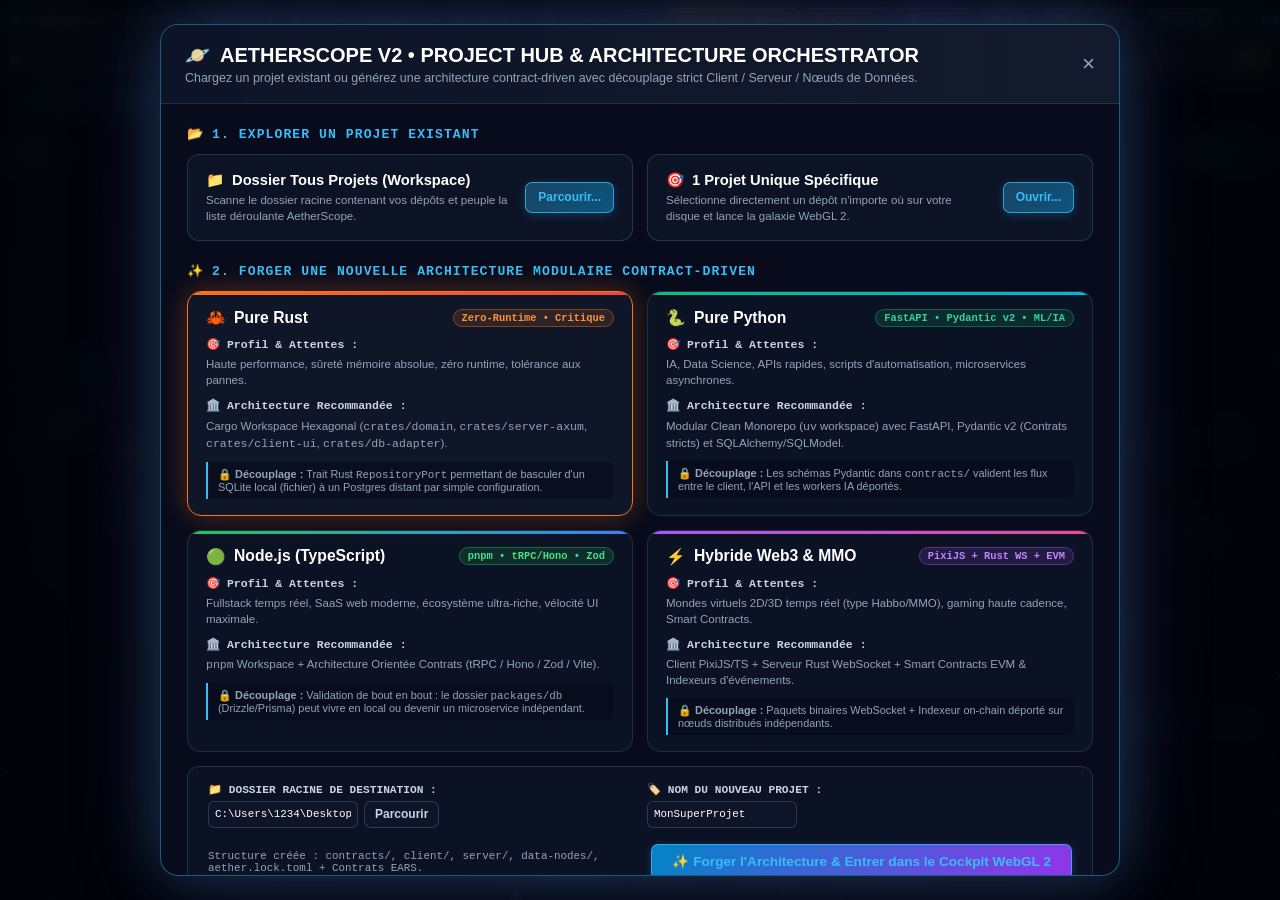
==== crates/desktop-shell/assets/index.html @ c28593e4 "feat: initial commit - AetherScope V2 Spatial Cockpit, Zero-Day SAST & MCP Server" ====
<!DOCTYPE html>
<html lang="fr">
<head>
  <meta charset="utf-8" />
  <meta name="viewport" content="width=device-width, initial-scale=1.0" />
  <title>🪐 AetherScope V2 — Architectural Intelligence & Live WebGL 2 Cockpit</title>
  <link rel="icon" href="data:image/svg+xml,<svg xmlns=%22http://www.w3.org/2000/svg%22 viewBox=%220 0 100 100%22><text y=%22.9em%22 font-size=%2290%22>🪐</text></svg>" />
  <link rel="stylesheet" href="styles.css" />
</head>
<body>
<canvas id="aether-canvas"></canvas>

  <!-- Cosmic Hover Node Tooltip Popup -->
  <div id="node-tooltip">
    <div class="tt-header">
      <div style="display:flex; align-items:center; gap:6px;">
        <span class="tt-stereo" id="tt-stereo">«Function»</span>
        <span class="tt-layer" id="tt-layer">Domain</span>
      </div>
      <span id="tt-loc-badge" class="tt-loc-badge" style="display:none;">12 LOC</span>
    </div>
    <div class="tt-name" id="tt-name">NomFonction</div>
    <div class="tt-path" id="tt-path">chemin/fichier.rs</div>
    
    <!-- Signature Déclaration Normée (PHP / TS / Rust) -->
    <div id="tt-sig-box" class="tt-sig-box" style="display:none;">
      <code class="tt-sig-code" id="tt-sig-code"></code>
    </div>
    <!-- Résumé PHPDoc / Contrat Fonction -->
    <div id="tt-doc-box" class="tt-doc-box" style="display:none;">
      <div class="tt-doc-text" id="tt-doc-text"></div>
    </div>

    <div class="tt-details" id="tt-details">
      <span id="tt-type">Symbole AST</span>
      <span id="tt-extra">0 flux</span>
    </div>
  </div>


  
  <!-- ========================================================
       PROJECT HUB & MULTI-ARCHITECTURE ORCHESTRATOR MODAL
       ======================================================== -->
  <div id="project-hub-modal" class="modal-overlay">
    <div class="hub-modal-card">
      <div class="hub-header">
        <div class="hub-title-box">
          <div class="hub-title-row">
            <span>🪐</span>
            <span>AETHERSCOPE V2 • PROJECT HUB & ARCHITECTURE ORCHESTRATOR</span>
          </div>
          <div class="hub-sub">Chargez un projet existant ou générez une architecture contract-driven avec découplage strict Client / Serveur / Nœuds de Données.</div>
        </div>
        <button class="modal-close" id="btn-close-hub-modal">&times;</button>
      </div>

      <div class="hub-body">
        <!-- Section 1 : Ouvrir un Projet Existant -->
        <div>
          <div class="hub-section-title"><span>📂</span> 1. Explorer un Projet Existant</div>
          <div class="hub-open-grid">
            <div class="hub-action-card" id="btn-hub-action-workspace">
              <div class="hub-action-info">
                <div class="hub-action-title"><span>📁</span> Dossier Tous Projets (Workspace)</div>
                <div class="hub-action-desc">Scanne le dossier racine contenant vos dépôts et peuple la liste déroulante AetherScope.</div>
              </div>
              <button class="aether-btn primary" style="font-size:0.75rem; white-space:nowrap; padding:6px 12px;">Parcourir...</button>
            </div>

            <div class="hub-action-card" id="btn-hub-action-project">
              <div class="hub-action-info">
                <div class="hub-action-title"><span>🎯</span> 1 Projet Unique Spécifique</div>
                <div class="hub-action-desc">Sélectionne directement un dépôt n'importe où sur votre disque et lance la galaxie WebGL 2.</div>
              </div>
              <button class="aether-btn primary" style="font-size:0.75rem; white-space:nowrap; padding:6px 12px;">Ouvrir...</button>
            </div>
          </div>
        </div>

        <!-- Section 2 : Créer une Nouvelle Architecture Multi-Niveaux -->
        <div>
          <div class="hub-section-title"><span>✨</span> 2. Forger une Nouvelle Architecture Modulaire Contract-Driven</div>
          <div class="arch-grid" id="arch-selector-grid">
            <!-- Carte Rust -->
            <div class="arch-card theme-rust selected" data-stack="rust">
              <div class="arch-header">
                <div class="arch-title-group"><span>🦀</span> Pure Rust</div>
                <span class="arch-badge">Zero-Runtime • Critique</span>
              </div>
              <div class="arch-detail-row">
                <span class="arch-detail-label">🎯 Profil & Attentes :</span>
                <span class="arch-detail-text">Haute performance, sûreté mémoire absolue, zéro runtime, tolérance aux pannes.</span>
              </div>
              <div class="arch-detail-row">
                <span class="arch-detail-label">🏛️ Architecture Recommandée :</span>
                <span class="arch-detail-text">Cargo Workspace Hexagonal (<code>crates/domain</code>, <code>crates/server-axum</code>, <code>crates/client-ui</code>, <code>crates/db-adapter</code>).</span>
              </div>
              <div class="arch-decoupling">
                <strong>🔒 Découplage :</strong> Trait Rust <code>RepositoryPort</code> permettant de basculer d'un SQLite local (fichier) à un Postgres distant par simple configuration.
              </div>
            </div>

            <!-- Carte Python -->
            <div class="arch-card theme-python" data-stack="python">
              <div class="arch-header">
                <div class="arch-title-group"><span>🐍</span> Pure Python</div>
                <span class="arch-badge">FastAPI • Pydantic v2 • ML/IA</span>
              </div>
              <div class="arch-detail-row">
                <span class="arch-detail-label">🎯 Profil & Attentes :</span>
                <span class="arch-detail-text">IA, Data Science, APIs rapides, scripts d'automatisation, microservices asynchrones.</span>
              </div>
              <div class="arch-detail-row">
                <span class="arch-detail-label">🏛️ Architecture Recommandée :</span>
                <span class="arch-detail-text">Modular Clean Monorepo (<code>uv</code> workspace) avec FastAPI, Pydantic v2 (Contrats stricts) et SQLAlchemy/SQLModel.</span>
              </div>
              <div class="arch-decoupling">
                <strong>🔒 Découplage :</strong> Les schémas Pydantic dans <code>contracts/</code> valident les flux entre le client, l'API et les workers IA déportés.
              </div>
            </div>

            <!-- Carte Node.js TS -->
            <div class="arch-card theme-node" data-stack="ts">
              <div class="arch-header">
                <div class="arch-title-group"><span>🟢</span> Node.js (TypeScript)</div>
                <span class="arch-badge">pnpm • tRPC/Hono • Zod</span>
              </div>
              <div class="arch-detail-row">
                <span class="arch-detail-label">🎯 Profil & Attentes :</span>
                <span class="arch-detail-text">Fullstack temps réel, SaaS web moderne, écosystème ultra-riche, vélocité UI maximale.</span>
              </div>
              <div class="arch-detail-row">
                <span class="arch-detail-label">🏛️ Architecture Recommandée :</span>
                <span class="arch-detail-text"><code>pnpm</code> Workspace + Architecture Orientée Contrats (tRPC / Hono / Zod / Vite).</span>
              </div>
              <div class="arch-decoupling">
                <strong>🔒 Découplage :</strong> Validation de bout en bout : le dossier <code>packages/db</code> (Drizzle/Prisma) peut vivre en local ou devenir un microservice indépendant.
              </div>
            </div>

            <!-- Carte Hybride Web3 / MMO -->
            <div class="arch-card theme-hybrid" data-stack="hybrid">
              <div class="arch-header">
                <div class="arch-title-group"><span>⚡</span> Hybride Web3 & MMO</div>
                <span class="arch-badge">PixiJS + Rust WS + EVM</span>
              </div>
              <div class="arch-detail-row">
                <span class="arch-detail-label">🎯 Profil & Attentes :</span>
                <span class="arch-detail-text">Mondes virtuels 2D/3D temps réel (type Habbo/MMO), gaming haute cadence, Smart Contracts.</span>
              </div>
              <div class="arch-detail-row">
                <span class="arch-detail-label">🏛️ Architecture Recommandée :</span>
                <span class="arch-detail-text">Client PixiJS/TS + Serveur Rust WebSocket + Smart Contracts EVM & Indexeurs d'événements.</span>
              </div>
              <div class="arch-decoupling">
                <strong>🔒 Découplage :</strong> Paquets binaires WebSocket + Indexeur on-chain déporté sur nœuds distribués indépendants.
              </div>
            </div>
          </div>

          <!-- Formulaire de Génération -->
          <div class="scaffold-form-card" style="margin-top:14px;">
            <div class="scaffold-form-row">
              <div class="scaffold-field">
                <label>📁 DOSSIER RACINE DE DESTINATION :</label>
                <div class="input-with-button">
                  <input type="text" id="hub-project-dir" class="cosmo-input" style="flex:1;" placeholder="Ex: C:\Users\1234\Desktop\Projets" />
                  <button class="aether-btn" id="btn-hub-browse-dir" style="font-size:0.75rem; padding:4px 10px;">Parcourir</button>
                </div>
              </div>
              <div class="scaffold-field">
                <label>🏷️ NOM DU NOUVEAU PROJET :</label>
                <input type="text" id="hub-project-name" class="cosmo-input" placeholder="Ex: cryptoRaptor, NeoHotel, FastApiApp" value="MonSuperProjet" />
              </div>
            </div>

            <div style="display:flex; justify-content:space-between; align-items:center; margin-top:4px;">
              <div style="font-size:0.68rem; color:#94a3b8; font-family:var(--font-mono);">
                Structure créée : <code>contracts/</code>, <code>client/</code>, <code>server/</code>, <code>data-nodes/</code>, <code>aether.lock.toml</code> + Contrats EARS.
              </div>
              <button class="aether-btn primary" id="btn-hub-create-scaffold" style="padding:8px 20px; font-weight:800; font-size:0.85rem; background:linear-gradient(135deg, #0284c7, #9333ea);">
                ✨ Forger l'Architecture & Entrer dans le Cockpit WebGL 2
              </button>
            </div>
          </div>
        </div>
      </div>
    </div>
  </div>

  <!-- ========================================================
       COCKPIT SETTINGS & PREFERENCES MODAL
       ======================================================== -->
  <div id="settings-modal" class="modal-overlay">
    <div class="hub-modal-card" style="width: 680px;">
      <div class="hub-header">
        <div class="hub-title-box">
          <div class="hub-title-row">
            <span>⚙️</span>
            <span>PRÉFÉRENCES & PERFORMANCE DU COCKPIT</span>
          </div>
          <div class="hub-sub">Ajustez la limite de longueur des noms, le chargement différé des READMEs et la fluidité GPU.</div>
        </div>
        <button class="modal-close" id="btn-close-settings-modal">&times;</button>
      </div>

      <div class="hub-body" style="gap: 16px;">
        <!-- Option 1 : Limite de taille pour affichage de nom -->
        <div class="settings-group-card">
          <div class="hub-section-title"><span>🔤</span> 1. Affichage & Longueur des Noms de Symboles</div>
          <div style="font-size:0.72rem; color:#94a3b8; margin-bottom:8px;">
            Définit la longueur maximale d'affichage des noms dans le graphe WebGL 2 pour un espace visuel épuré sans encombrement. Le nom complet reste visible au survol dans l'infobulle et l'inspecteur.
          </div>
          <div style="display:flex; align-items:center; gap:16px;">
            <input type="range" id="setting-label-len" min="10" max="40" step="2" value="18" style="flex:1; accent-color:#38bdf8; cursor:pointer;" />
            <span id="setting-label-len-val" style="font-family:var(--font-mono); font-size:0.82rem; font-weight:800; color:#38bdf8; min-width:65px;">18 car.</span>
          </div>
          <div style="font-size:0.66rem; font-family:var(--font-mono); color:#64748b; margin-top:4px; display:flex; justify-content:space-between;">
            <span>Court (10)</span>
            <span>Équilibré (18-22)</span>
            <span>Long (40)</span>
          </div>
          <div class="settings-preview-box" id="setting-label-preview">
            Aperçu : <code>ReservationBookingController</code> ➔ <strong id="setting-preview-result" style="color:#38bdf8;">ReservationBoo..</strong>
          </div>
        </div>

        <!-- Option 2 : Masquage Noms dans Bulles Denses (> 20 fichiers) -->
        <div class="settings-group-card">
          <div class="hub-section-title"><span>🫧</span> 2. Masquage Noms dans Bulles Denses (> 20 fichiers)</div>
          <div style="display:flex; justify-content:space-between; align-items:center;">
            <div>
              <div style="font-size:0.78rem; font-weight:700; color:#fff;">Épurer les bulles > 20 fichiers (Boost FPS Massif)</div>
              <div style="font-size:0.70rem; color:#94a3b8;">Dans les dossiers contenant plus de 20 fichiers, n'affiche pas le texte par défaut pour préserver 60-120 FPS. Le nom réapparaît au survol ou au clic.</div>
            </div>
            <label class="aether-toggle">
              <input type="checkbox" id="setting-hide-bubble-labels" checked />
              <span class="toggle-slider"></span>
            </label>
          </div>
          <div style="display:flex; align-items:center; gap:12px; margin-top:8px;">
            <span style="font-size:0.70rem; color:#cbd5e1;">Seuil limite de fichiers par bulle :</span>
            <input type="number" id="setting-bubble-threshold" min="5" max="100" step="5" value="20" class="cosmo-input" style="width:70px; padding:2px 8px; font-family:var(--font-mono); font-size:0.75rem;" />
            <span style="font-size:0.68rem; color:#64748b;">(Par défaut : 20 fichiers)</span>
          </div>
        </div>

        <!-- Option 3 : Boost Chargement & Lazy-Loading README -->
        <div class="settings-group-card">
          <div class="hub-section-title"><span>⚡</span> 3. Boost Chargement & Mémoire (Lazy-Loading)</div>
          <div style="display:flex; justify-content:space-between; align-items:center;">
            <div>
              <div style="font-size:0.78rem; font-weight:700; color:#fff;">Charger les READMEs au clic</div>
              <div style="font-size:0.70rem; color:#94a3b8;">Ne charge pas les gros fichiers Markdown en mémoire au démarrage : scan instantané et chargement au clic.</div>
            </div>
            <label class="aether-toggle">
              <input type="checkbox" id="setting-lazy-readmes" checked />
              <span class="toggle-slider"></span>
            </label>
          </div>
        </div>

        <!-- Option 4 : Rendu GPU & Fréquence -->
        <div class="settings-group-card">
          <div class="hub-section-title"><span>🚀</span> 4. Fréquence GPU & Fluidité</div>
          <div style="display:flex; justify-content:space-between; align-items:center;">
            <div>
              <div style="font-size:0.78rem; font-weight:700; color:#fff;">Rafraîchissement WebGL 2</div>
              <div style="font-size:0.70rem; color:#94a3b8;">Fréquence d'actualisation de la boucle d'animation du graphe.</div>
            </div>
            <select id="setting-fps-limit" class="cosmo-select" style="min-width:115px;">
              <option value="60">60 FPS (Éco)</option>
              <option value="120" selected>120 FPS (Ultra)</option>
              <option value="unlimited">Max Écran</option>
            </select>
          </div>
        </div>

        <!-- Option 5 : Effets Sonores & Spatialisation -->
        <div class="settings-group-card">
          <div class="hub-section-title"><span>🔊</span> 5. Audio Spatialisé & Retours Sonores</div>
          <div style="display:flex; justify-content:space-between; align-items:center;">
            <div>
              <div style="font-size:0.78rem; font-weight:700; color:#fff;">Synthèse Audio Interactive</div>
              <div style="font-size:0.70rem; color:#94a3b8;">Retours sonores légers lors des sélections de nœuds et des supernovas IA.</div>
            </div>
            <label class="aether-toggle">
              <input type="checkbox" id="setting-sound-enabled" checked />
              <span class="toggle-slider"></span>
            </label>
          </div>
        </div>

        <!-- Option 6 : Exclusions de Fichiers & Dossiers (Scan AST & API) -->
        <div class="settings-group-card">
          <div class="hub-section-title"><span>🚫</span> 6. Exclusions de Fichiers & Dossiers (Scan AST & API)</div>
          <div style="font-size:0.72rem; color:#94a3b8; margin-bottom:8px;">
            Excluez des dossiers ou motifs du scan AST (ex: tests, mocks, bundles). Saisissez un motif par ligne ou séparé par des virgules.
          </div>
          <div style="display:flex; flex-direction:column; gap:6px;">
            <textarea id="setting-exclusions" class="cosmo-input" style="width:100%; height:75px; font-family:var(--font-mono); font-size:0.72rem; padding:8px; line-height:1.4; resize:vertical;" placeholder="tests&#10;*.spec.*&#10;*.test.*&#10;mocks&#10;fixtures&#10;dist"></textarea>
            <div style="display:flex; gap:6px; flex-wrap:wrap; align-items:center;">
              <span style="font-size:0.68rem; color:#64748b;">Suggestions :</span>
              <button type="button" class="search-cat-pill" style="font-size:0.65rem; padding:2px 7px;" onclick="addExclusionPill('tests')">+ tests/</button>
              <button type="button" class="search-cat-pill" style="font-size:0.65rem; padding:2px 7px;" onclick="addExclusionPill('w64devkit')">+ w64devkit/</button>
              <button type="button" class="search-cat-pill" style="font-size:0.65rem; padding:2px 7px;" onclick="addExclusionPill('libs')">+ libs/</button>
              <button type="button" class="search-cat-pill" style="font-size:0.65rem; padding:2px 7px;" onclick="addExclusionPill('lang')">+ lang/</button>
              <button type="button" class="search-cat-pill" style="font-size:0.65rem; padding:2px 7px;" onclick="addExclusionPill('res')">+ res/</button>
              <button type="button" class="search-cat-pill" style="font-size:0.65rem; padding:2px 7px;" onclick="addExclusionPill('*.spec.*')">+ *.spec.*</button>
              <button type="button" class="search-cat-pill" style="font-size:0.65rem; padding:2px 7px;" onclick="addExclusionPill('*.test.*')">+ *.test.*</button>
              <button type="button" class="search-cat-pill" style="font-size:0.65rem; padding:2px 7px;" onclick="addExclusionPill('mocks')">+ mocks/</button>
              <button type="button" class="search-cat-pill" style="font-size:0.65rem; padding:2px 7px;" onclick="addExclusionPill('dist')">+ dist/</button>
            </div>
          </div>
        </div>

        <!-- Option 7 : Préférences Copilote IA & Télémétrie Radar -->
        <div class="settings-group-card" style="border-color: rgba(192, 132, 252, 0.4); background: rgba(192, 132, 252, 0.04);">
          <div class="hub-section-title" style="color: #c084fc;"><span>🤖</span> 7. Préférences Copilote IA & Télémétrie Radar</div>
          <div style="font-size:0.72rem; color:#94a3b8; margin-bottom:8px;">
            Configurez les interactions avec Antigravity, Claude ou Cursor : suivi de caméra en temps réel et tracé stellaire sur le graphe.
          </div>
          
          <div style="display:flex; flex-direction:column; gap:10px;">
            <!-- Auto-Cam -->
            <div style="display:flex; justify-content:space-between; align-items:center;">
              <div>
                <div style="font-size:0.76rem; font-weight:700; color:#fff;">Auto-Caméra IA (Focus Temps Réel)</div>
                <div style="font-size:0.68rem; color:#94a3b8;">La caméra s'aligne automatiquement sur la bulle stellaire lorsque l'IA explore ou refactorise du code.</div>
              </div>
              <label class="aether-toggle">
                <input type="checkbox" id="setting-ai-autocam" checked />
                <span class="toggle-slider"></span>
              </label>
            </div>

            <!-- Tracé stellaire / Quantum Trail -->
            <div style="display:flex; justify-content:space-between; align-items:center;">
              <div>
                <div style="font-size:0.76rem; font-weight:700; color:#fff;">Tracé Stellaire & Chemin d'Ariane IA</div>
                <div style="font-size:0.68rem; color:#94a3b8;">Trace en direct les lignes violettes lumineuses reliant l'historique des bulles visitées par le Copilote.</div>
              </div>
              <label class="aether-toggle">
                <input type="checkbox" id="setting-ai-trail" checked />
                <span class="toggle-slider"></span>
              </label>
            </div>

            <!-- Port MCP / REST -->
            <div style="display:flex; justify-content:space-between; align-items:center; padding-top:4px; border-top:1px solid rgba(192,132,252,0.15);">
              <div>
                <div style="font-size:0.76rem; font-weight:700; color:#fff;">Port Serveur Local AetherScope (MCP & REST)</div>
                <div style="font-size:0.68rem; color:#94a3b8;">Port TCP d'écoute du serveur Axum local (par défaut : 3030).</div>
              </div>
              <input type="number" id="setting-ai-port" class="cosmo-input" style="width:80px; padding:3px 8px; font-family:var(--font-mono); font-size:0.75rem; text-align:center;" value="3030" min="1024" max="65535" />
            </div>

            <!-- Directives personnalisées Copilote -->
            <div style="display:flex; flex-direction:column; gap:4px; margin-top:2px;">
              <div style="display:flex; justify-content:space-between; align-items:center;">
                <label style="font-size:0.68rem; font-weight:700; color:#c084fc; font-family:var(--font-mono);">INSTRUCTIONS SPÉCIFIQUES COPILOTE (Optionnel) :</label>
                <div style="display:flex; gap:6px;">
                  <button type="button" class="aether-btn ai" id="btn-settings-open-mcp" style="padding:2px 8px; font-size:0.62rem;">🔌 Configurer MCP</button>
                  <button type="button" class="aether-btn ai" id="btn-settings-open-sysprompt" style="padding:2px 8px; font-size:0.62rem;">📜 Directives Système</button>
                </div>
              </div>
              <textarea id="setting-ai-custom-prompt" class="cosmo-input" style="width:100%; height:60px; font-family:var(--font-mono); font-size:0.70rem; padding:8px; line-height:1.4; resize:vertical;" placeholder="Ex: Invariants EARS stricts, architecture sans I/O dans domain/, pas de dépendances circulaires..."></textarea>
            </div>
          </div>
        </div>

        <!-- Option 8 : Catalogue & Règles de Sécurité CVE / SAST -->
        <div class="settings-group-card" style="border-color: rgba(239, 68, 68, 0.4); background: rgba(239, 68, 68, 0.04);">
          <div style="display:flex; justify-content:space-between; align-items:center; margin-bottom:6px;">
            <div class="hub-section-title" style="color:#ef4444; margin-bottom:0;">
              <span>🛡️</span> 8. Règles de Sécurité & Détecteurs CVE / SAST
              <span id="cve-rules-counter" class="cve-badge critical" style="margin-left:8px; font-size:0.65rem; padding:2px 6px;">20 règles</span>
            </div>
            <div style="display:flex; gap:6px;">
              <button type="button" class="search-cat-pill" style="font-size:0.65rem; padding:2px 8px; color:#38bdf8; border-color:rgba(56,189,248,0.4);" onclick="toggleAllCveRules(true)">Tout Activer</button>
              <button type="button" class="search-cat-pill" style="font-size:0.65rem; padding:2px 8px; color:#f87171; border-color:rgba(239,68,68,0.4);" onclick="toggleAllCveRules(false)">Tout Couper</button>
            </div>
          </div>
          <div style="font-size:0.72rem; color:#94a3b8; margin-bottom:10px;">
            Activez ou désactivez les moteurs d'analyse AST statique pour les smart contracts Web3, MMO Rust, canaux concurrents, et injections SAST.
          </div>
          <div style="display:flex; gap:8px; margin-bottom:8px;">
            <input type="text" id="setting-cve-search" class="cosmo-input" style="flex:1; padding:4px 10px; font-size:0.72rem;" placeholder="Filtrer les CVE (ex: Web3, Mutex, Nonce, SQL, Rust)..." oninput="filterCveRulesList(this.value)" />
          </div>
          <div id="settings-cve-rules-container" class="settings-cve-checklist" style="max-height:260px; overflow-y:auto; display:flex; flex-direction:column; gap:6px; padding-right:4px;">
            <!-- Dynamically populated by ui_ai_modals.js -->
            <div style="font-size:0.75rem; color:#64748b; text-align:center; padding:12px;">Chargement du catalogue CVE...</div>
          </div>
        </div>
      </div>

      <div class="hub-footer">
        <button class="aether-btn" id="btn-reset-default-settings" style="font-size:0.70rem;">↺ Réinitialiser</button>
        <div style="display:flex; gap:10px; align-items:center;">
          <button class="aether-btn" id="btn-cancel-settings" style="font-size:0.75rem;">Annuler</button>
          <button class="aether-btn primary" id="btn-save-settings" style="padding:7px 22px; font-weight:800; background:linear-gradient(135deg, #38bdf8, #818cf8); color:#02040a;">💾 Enregistrer & Fermer</button>
        </div>
      </div>
    </div>
  </div>

  <header id="topbar">
    <div class="topbar-left">
      <div class="brand-title">
        <span class="brand-glyph">✦</span>
        <strong>AetherScope</strong>
        <span class="project-pill" id="topbar-project-pill">Codebase</span>
      </div>

      <!-- Barre de Menus Déroulants Desktop -->
      <nav class="desktop-menu-bar">
        <!-- 1. Menu Projet -->
        <div class="aether-dropdown" id="dropdown-menu-project">
          <button class="menu-bar-btn" id="btn-menu-project-trigger" title="Projets, Workspaces & Architectures">📁 Projet ▾</button>
          <div class="aether-dropdown-menu">
            <button class="aether-dropdown-item primary-highlight" id="btn-menu-scaffold-project">
              <span>✨ <strong>Nouveau Dossier / Projet...</strong></span>
              <span class="kbd-shortcut">Hub</span>
            </button>
            <button class="aether-dropdown-item" id="btn-open-hub">
              <span>🪐 <strong>Hub Multi-Architectures</strong></span>
            </button>
            <div class="aether-dropdown-divider"></div>
            <button class="aether-dropdown-item" id="btn-menu-pick-workspace">
              <span>📂 Choisir Dossier Workspace...</span>
            </button>
            <button class="aether-dropdown-item" id="btn-menu-pick-project">
              <span>🎯 Ouvrir 1 Projet Spécifique...</span>
            </button>
            <div class="aether-dropdown-divider"></div>
            <button class="aether-dropdown-item" id="btn-menu-analyze">
              <span>🚀 Analyser le Code (Rust)</span>
              <span class="kbd-shortcut">F5</span>
            </button>
            <button class="aether-dropdown-item" id="btn-menu-export">
              <span>💾 Exporter Vue HTML Autonome</span>
            </button>
          </div>
        </div>

        <!-- 2. Menu Affichage & Paramètres Visuels -->
        <div class="aether-dropdown" id="dropdown-menu-view">
          <button class="menu-bar-btn" id="btn-menu-view-trigger" title="Niveaux de détail, Affiliation & Paramètres d'Affichage">🔭 Affichage ▾</button>
          <div class="aether-dropdown-menu">
            <div class="menu-section-header">NIVEAUX DE DÉTAIL (LOD)</div>
            <button class="aether-dropdown-item" id="btn-menu-lod-1">
              <span>🔭 Vue Macro (Amas Stellaires)</span>
              <span class="kbd-shortcut">1</span>
            </button>
            <button class="aether-dropdown-item" id="btn-menu-lod-2">
              <span>🪐 Vue Modules (Frontières)</span>
              <span class="kbd-shortcut">2</span>
            </button>
            <button class="aether-dropdown-item" id="btn-menu-lod-3">
              <span>🔬 Vue Micro (Fonctions & Flux)</span>
              <span class="kbd-shortcut">3</span>
            </button>

            <div class="aether-dropdown-divider"></div>
            <div class="menu-section-header" style="display:flex; justify-content:space-between; align-items:center;">
              <span>5 FILTRES D'AFFILIATION</span>
              <div class="menu-mini-actions">
                <span class="mini-action-btn" onclick="setAllAffiliationFilters(true); event.stopPropagation();" title="Tout Activer">Tout ON</span>
                <span class="mini-action-btn danger" onclick="setAllAffiliationFilters(false); event.stopPropagation();" title="Tout Désactiver">Tout OFF</span>
              </div>
            </div>
            <button class="aether-dropdown-item aff-menu-item active" data-aff-bit="1" onclick="toggleAffiliationFilter(1, this); event.stopPropagation();">
              <span class="aff-dot" style="background:#38bdf8;"></span>
              <span>1. Structure (contains)</span>
              <span class="aff-status-badge">ON</span>
            </button>
            <button class="aether-dropdown-item aff-menu-item active" data-aff-bit="2" onclick="toggleAffiliationFilter(2, this); event.stopPropagation();">
              <span class="aff-dot" style="background:#f97316;"></span>
              <span>2. Réseau & RPC (submits)</span>
              <span class="aff-status-badge">ON</span>
            </button>
            <button class="aether-dropdown-item aff-menu-item active" data-aff-bit="4" onclick="toggleAffiliationFilter(4, this); event.stopPropagation();">
              <span class="aff-dot" style="background:#06b6d4; box-shadow:0 0 6px #06b6d4;"></span>
              <span>4. Realtime WS (Cyan)</span>
              <span class="aff-status-badge">ON</span>
            </button>
            <button class="aether-dropdown-item aff-menu-item active" data-aff-bit="8" onclick="toggleAffiliationFilter(8, this); event.stopPropagation();">
              <span class="aff-dot" style="background:#a855f7;"></span>
              <span>8. Sémantique & Calls</span>
              <span class="aff-status-badge">ON</span>
            </button>
            <button class="aether-dropdown-item aff-menu-item active" data-aff-bit="16" onclick="toggleAffiliationFilter(16, this); event.stopPropagation();">
              <span class="aff-dot" style="background:#ef4444; box-shadow:0 0 6px #ef4444;"></span>
              <span>16. 🚨 Violations SAST (Rouge)</span>
              <span class="aff-status-badge">ON</span>
            </button>

            <div class="aether-dropdown-divider"></div>
            <div class="menu-section-header">PARAMÈTRES D'AFFICHAGE & RENDU</div>
            <button class="aether-dropdown-item" id="btn-menu-toggle-showFolderBadges" onclick="toggleDisplaySetting('showFolderBadges', 'Noms des Dossiers Auto'); event.stopPropagation();">
              <span>🏷️ Noms des Dossiers (Auto)</span>
              <span class="menu-toggle-badge" style="color:#64748b; font-weight:700;">OFF</span>
            </button>
            <button class="aether-dropdown-item" id="btn-menu-toggle-showFolderMembranes" onclick="toggleDisplaySetting('showFolderMembranes', 'Membranes de Dossiers'); event.stopPropagation();">
              <span>🫧 Membranes Cellulaires</span>
              <span class="menu-toggle-badge" style="color:#38bdf8; font-weight:700;">ON</span>
            </button>
            <button class="aether-dropdown-item" id="btn-menu-toggle-showGrid" onclick="toggleDisplaySetting('showGrid', 'Grille Cybernétique 3D'); event.stopPropagation();">
              <span>🌐 Grille Cybernétique 3D</span>
              <span class="menu-toggle-badge" style="color:#38bdf8; font-weight:700;">ON</span>
            </button>
            <button class="aether-dropdown-item" id="btn-menu-toggle-showStarfield" onclick="toggleDisplaySetting('showStarfield', 'Poussières Stellaires'); event.stopPropagation();">
              <span>🌠 Poussières & Micro-bulles</span>
              <span class="menu-toggle-badge" style="color:#64748b; font-weight:700;">OFF</span>
            </button>
            <button class="aether-dropdown-item" id="btn-menu-toggle-showShadows" onclick="toggleDisplaySetting('showShadows', 'Ombres Portées Plateau'); event.stopPropagation();">
              <span>🌑 Ombres Portées Plateau</span>
              <span class="menu-toggle-badge" style="color:#38bdf8; font-weight:700;">ON</span>
            </button>
            <button class="aether-dropdown-item" id="btn-audio">
              <span>🔊 Audio Spatialisé</span>
              <span class="menu-toggle-badge" id="menu-audio-status" style="color:#38bdf8; font-weight:700;">ON</span>
            </button>
            <button class="aether-dropdown-item" id="btn-gravity">
              <span>🌌 Gravité Stellaire</span>
              <span class="kbd-shortcut">G</span>
            </button>
            <button class="aether-dropdown-item" id="btn-menu-toggle-synthesis" onclick="toggleSynthesisMenu(); event.stopPropagation();">
              <span>🪐 Panneau Synthèse & Flux (☰)</span>
              <span class="kbd-shortcut">B</span>
            </button>
            <div class="aether-dropdown-divider"></div>
            <button class="aether-dropdown-item" id="btn-menu-fit">
              <span>🎯 Recadrer la Caméra</span>
              <span class="kbd-shortcut">F</span>
            </button>
            <button class="aether-dropdown-item" id="btn-snapshot">
              <span>📸 Snapshot PNG</span>
              <span class="kbd-shortcut">S</span>
            </button>
          </div>
        </div>

        <!-- 3. Menu Modes Vision -->
        <div class="aether-dropdown" id="dropdown-menu-vision">
          <button class="menu-bar-btn" id="btn-menu-vision-trigger" title="Filtres visuels et santé du code">👁️ Vision ▾</button>
          <div class="aether-dropdown-menu">
            <button class="aether-dropdown-item" id="btn-menu-xray">
              <span>🔦 Tunnel X-Ray Focus</span>
              <span class="kbd-shortcut">X</span>
            </button>
            <button class="aether-dropdown-item" id="btn-menu-heatmap">
              <span>🌡️ Heatmap Santé & Complexité</span>
              <span class="kbd-shortcut">H</span>
            </button>
            <button class="aether-dropdown-item" id="btn-menu-deadcode">
              <span>💀 Scanner Code Mort & Orphelins</span>
              <span class="kbd-shortcut">D</span>
            </button>
          </div>
        </div>

        <!-- 4. Menu Copilote IA -->
        <div class="aether-dropdown" id="dropdown-menu-ai">
          <button class="menu-bar-btn ai-menu-btn" id="btn-menu-ai-trigger" title="Outils IA, Journal de bord et Télémétrie">🤖 Copilote ▾</button>
          <div class="aether-dropdown-menu">
            <button class="aether-dropdown-item" id="btn-menu-ai-chat">
              <span>💬 Journal Chat IA & Trajectoire</span>
              <span class="kbd-shortcut">C</span>
            </button>
            <button class="aether-dropdown-item" id="btn-menu-tasks">
              <span>📋 Tâches & Quêtes Copilote</span>
              <span class="kbd-shortcut">T</span>
            </button>
            <button class="aether-dropdown-item" id="btn-ai-telemetry">
              <span>🤖 Télémétrie Live Copilot HUD</span>
              <span class="kbd-shortcut">A</span>
            </button>
            <div class="aether-dropdown-divider"></div>
            <div class="menu-section-header">DIRECTIVES, SÉCURITÉ & CONTRATS IA</div>
            <button class="aether-dropdown-item primary-highlight" id="btn-menu-bounty-prompt" onclick="openBountyScopeModal()">
              <span>🎯 <strong>Prompt PoC CVE & Scope Bug Bounty</strong></span>
              <span class="kbd-shortcut">PoC</span>
            </button>
            <button class="aether-dropdown-item" id="btn-ai-newfile">
              <span>✨ Forger Nouveau Fichier IA</span>
            </button>
            <button class="aether-dropdown-item" id="btn-ai-prompt-system">
              <span>📜 Directives Système IA Dynamiques</span>
            </button>
            <button class="aether-dropdown-item" id="btn-master-prompt">
              <span>🚀 Guide & Master Prompt Projet</span>
            </button>
            <button class="aether-dropdown-item" id="btn-menu-mcp">
              <span>🔌 Configuration Serveur MCP</span>
            </button>
            <div class="aether-dropdown-divider"></div>
            <button class="aether-dropdown-item" id="btn-menu-ai-settings">
              <span>⚙️ <strong>Préférences Copilote & Cockpit...</strong></span>
              <span class="kbd-shortcut">P</span>
            </button>
          </div>
        </div>

        <!-- 5. Menu Paramètres & Préférences -->
        <div class="aether-dropdown" id="dropdown-menu-settings">
          <button class="menu-bar-btn" id="btn-menu-settings-trigger" title="Préférences, Affichage & Performance">⚙️ Options ▾</button>
          <div class="aether-dropdown-menu">
            <button class="aether-dropdown-item primary-highlight" id="btn-menu-open-settings">
              <span>⚙️ <strong>Préférences Cockpit...</strong></span>
              <span class="kbd-shortcut">P</span>
            </button>
            <div class="aether-dropdown-divider"></div>
            <div class="menu-section-header">AFFICHAGE & RENDU</div>
            <button class="aether-dropdown-item" id="btn-menu-open-settings-len">
              <span>📏 Limite Longueur Noms</span>
              <span class="kbd-shortcut" id="menu-current-label-len">18 car.</span>
            </button>
            <button class="aether-dropdown-item" id="btn-menu-open-settings-bubble">
              <span>🫧 Masquer Bulles > 20</span>
              <span class="kbd-shortcut" id="menu-current-bubble">> 20</span>
            </button>
            <button class="aether-dropdown-item" id="btn-menu-open-settings-lazy">
              <span>⚡ Lazy-Load README</span>
              <span class="kbd-shortcut" id="menu-current-lazy">Actif</span>
            </button>
            <div class="aether-dropdown-divider"></div>
            <button class="aether-dropdown-item" id="btn-menu-reset-view">
              <span>🎯 Recadrer la Caméra</span>
              <span class="kbd-shortcut">F</span>
            </button>
            <button class="aether-dropdown-item" id="btn-menu-clear-cache">
              <span>🗑️ Réinitialiser Préférences</span>
            </button>
          </div>
        </div>
      </nav>
    </div>

    <!-- Central Compact Search Cockpit integrated in Topbar -->
    <div class="topbar-search-cockpit" id="topbar-search-cockpit">
      <div class="search-field-inner" id="topbar-search-field-inner">
        <span class="search-icon">🔍</span>
        <input type="text" id="topbar-search-input" class="topbar-search-field" placeholder="Rechercher symbole, fichier, CVE... (Ctrl+K)" autocomplete="off" />
        <div class="search-quick-cats" id="topbar-search-cats">
          <button class="search-cat-pill active" data-cat="all">✨</button>
          <button class="search-cat-pill" data-cat="folder" title="Dossiers">📁</button>
          <button class="search-cat-pill" data-cat="file" title="Fichiers">📄</button>
          <button class="search-cat-pill" data-cat="class" title="Classes">🏛️</button>
          <button class="search-cat-pill" data-cat="func" title="Fonctions">⚡</button>
          <button class="search-cat-pill" data-cat="violation" title="Violations & CVE">🚨</button>
        </div>
        <kbd class="search-kbd-hint">Ctrl+K</kbd>
        <button class="search-clear-btn" id="btn-topbar-search-clear" style="display:none;" title="Effacer la recherche">&times;</button>
      </div>

      <!-- Autocomplete Dropdown floating right under Search Field -->
      <div id="topbar-search-dropdown" class="topbar-search-dropdown">
        <div class="topbar-search-results-list" id="topbar-search-results"></div>
        <div class="topbar-search-footer">
          <span id="topbar-search-count">0 résultats</span>
          <span class="topbar-search-tip">↑↓ naviguer • Entrée cibler • Échap fermer</span>
          <button id="btn-expand-search-modal" class="topbar-expand-btn" title="Ouvrir en Modale Plein Écran (V1)">⛶ Plein Écran</button>
        </div>
      </div>
    </div>

    <!-- Right Quick Actions (High Readability & Always Visible Labels) -->
    <div class="topbar-right">
      <button id="btn-open-bounty-modal" class="aether-btn bounty-btn" onclick="openBountyScopeModal()" title="Préparer le Prompt PoC CVE avec le In-Scope et Out-of-Scope du Bug Bounty">
        <span>🎯</span> <strong class="responsive-label">PoC CVE / Scope</strong>
      </button>
      <button id="btn-topbar-cve" class="aether-btn cve-quick-btn" onclick="openCveInspectorTab()" title="Ouvrir l'Audit CVE & Violations de Sécurité">
        <span>🚨</span> <span class="responsive-label">CVE</span> <span id="topbar-cve-badge" class="cve-mini-pill">0</span>
      </button>
      <button id="btn-ai-chat-toggle" class="aether-btn ai" title="Ouvrir le Journal Chat / Déplacements IA (C)">
        <span>💬</span> <span class="responsive-label">Chat IA</span>
      </button>
      <button id="btn-topbar-docs" class="aether-btn" title="Ouvrir/Fermer la Documentation (D)">
        <span>📖</span> <span class="responsive-label">Doc</span>
      </button>
      <button id="btn-inspector" class="aether-btn" title="Ouvrir/Fermer l'Inspecteur (I)">
        <span>📑</span> <span class="responsive-label">Inspecteur</span>
      </button>
      <button id="btn-quick-settings" class="aether-btn" title="Paramètres & Préférences du Cockpit (P)">
        <span>⚙️</span> <span class="responsive-label">Config</span>
      </button>
      <div class="status-pill"><span class="live-dot" id="sse-dot"></span> <span id="fps-counter">120 FPS</span></div>
    </div>
  </header>

  <!-- Floating Aquatic Hydro-HUD Pill (Style Flottant Eau Live) -->
  <div id="hydro-loading-hud" class="hydro-hud-banner hidden">
    <div class="hydro-hud-wave">🫧</div>
    <div class="hydro-hud-content">
      <div class="hydro-hud-title" id="hydro-project-title">Émergence Aquatique</div>
      <div class="hydro-hud-step" id="hydro-step-text">Naissance des bulles de dossiers en immersion...</div>
    </div>
    <div class="hydro-hud-dot"></div>
  </div>

  <div id="serverbar">
    <div class="serverbar-left">
      <span class="serverbar-label">📁</span>
      <select id="project-select" class="cosmo-select" title="Projet actuellement sélectionné dans le workspace"><option value="">Chargement projets...</option></select>
      <input type="text" id="project-path-input" class="cosmo-input" placeholder="Chemin du dossier projet..." title="Chemin absolu du projet actif" />
      <button id="btn-analyze" class="aether-btn primary glow-btn" title="Lancer l'analyse AST du projet sélectionné">
        <span>🚀</span> <strong class="responsive-label">Analyser</strong>
      </button>
      <button id="btn-pick-project" class="aether-btn" title="Sélectionner 1 projet unique à ouvrir et analyser">
        <span>🎯</span> <span class="responsive-label">Projet</span>
      </button>
      <button id="btn-pick-workspace" class="aether-btn" title="Sélectionner le dossier racine contenant tous les projets">
        <span>📂</span> <span class="responsive-label">Workspace</span>
      </button>
      <button id="btn-serverbar-new-folder" class="aether-btn" title="Créer un nouveau projet ou dossier avec architecture standardisée">
        <span>➕</span>
      </button>
    </div>
    <div class="serverbar-right">
      <button id="btn-toggle-folder-badges" class="aether-btn" onclick="toggleFolderBadgesButton()" title="Afficher ou masquer automatiquement le nom de tous les dossiers sur la galaxie (sinon affiché uniquement au survol/clic)">
        <span>🏷️</span> <span class="responsive-label">Dossiers:</span> <strong id="folder-badges-status-lbl" style="color:#94a3b8;">OFF</strong>
      </button>
      <div class="lod-selector">
        <button class="lod-btn" id="btn-zoom-out" title="Dézoomer (Molette Bas ou touche -)">➖</button>
        <button class="lod-btn active" id="btn-zoom-1" data-lod="1" title="Vue Macro (1) : Amas stellaires & Couches architecturales">🔭 1</button>
        <button class="lod-btn" id="btn-zoom-2" data-lod="2" title="Vue Modules (2) : Dossiers & Frontières orbitales">🪐 2</button>
        <button class="lod-btn" id="btn-zoom-3" data-lod="3" title="Vue Micro (3) : Fonctions, Classes & Flux d'appels">🔬 3</button>
        <button class="lod-btn" id="btn-zoom-in" title="Zoomer (Molette Haut, Double-Clic ou touche +)">➕</button>
      </div>
      <div class="aether-capsule-group vision-group">
        <button id="btn-xray" class="aether-btn" title="Mode X-Ray Focus (X)">🔦</button>
        <button id="btn-heatmap" class="aether-btn" title="Heatmap Santé & Complexité (H)">🌡️</button>
        <button id="btn-deadcode" class="aether-btn" title="Scanner Code Mort & Orphelins (D)">💀</button>
      </div>
      <button id="btn-fit" class="aether-btn" title="Recadrer la vue caméra (F)">🎯 <span class="responsive-label">Cadre</span></button>
      <button id="btn-export" class="aether-btn export" title="Exporter le graphe 3D autonome dans le dossier">💾</button>
    </div>
  </div>

  <!-- Floating Sci-Fi HUD for AI Copilot Telemetry -->
  <div id="ai-telemetry-hud" class="ai-telemetry-banner hidden">
    <div class="ai-banner-left">
      <span class="ai-pulse-icon">🤖</span>
      <span class="ai-badge-title">AI COPILOT</span>
      <span class="ai-target-badge" id="ai-target-badge">Symbole</span>
    </div>
    <div class="ai-banner-center">
      <span class="ai-action-badge" id="ai-action-badge">Exploration</span>
      <span class="ai-details-text" id="ai-details-text">Analyse en cours...</span>
    </div>
    <div class="ai-banner-right">
      <button class="aether-btn" id="btn-ai-autocam" style="padding:2px 8px; font-size:0.65rem;" title="Bascule le centrage automatique de la caméra sur l'IA">🎥 Auto-Cam: ON</button>
      <button class="aether-btn primary" id="btn-ai-flyto" style="padding:2px 8px; font-size:0.65rem;" title="Recentrer manuellement sur l'IA">🎯 Suivre</button>
      <button class="aether-btn" id="btn-ai-reset-trail" style="padding:2px 8px; font-size:0.65rem; border-color:#f43f5e; color:#fda4af;" title="Effacer le tracé stellaire / chemin de navigation de l'IA">🧹 Reset Chemin</button>
      <button class="aether-btn ai" id="btn-ai-hud-open-chat" style="padding:2px 8px; font-size:0.65rem; border-color:#c084fc; color:#f5d0fe;" title="Ouvrir le journal des messages et déplacements">💬 Journal</button>
      <button class="modal-close" id="btn-close-ai-hud" style="font-size:1.1rem; line-height:1;" title="Masquer le bandeau">&times;</button>
    </div>
  </div>

  <!-- Draggable Sci-Fi AI Copilot Chat & Telemetry History Popup -->
  <div id="ai-chat-popup" class="hidden">
    <div class="ai-chat-header" id="ai-chat-header">
      <div class="ai-chat-header-left">
        <span class="ai-pulse-icon" style="font-size:1rem;">🤖</span>
        <strong style="color:#f5d0fe; font-size:0.78rem; letter-spacing:0.04em;">JOURNAL COPILOT IA</strong>
        <span id="ai-chat-status-badge" class="ai-status-badge idle">🟢 Prêt</span>
        <span id="ai-chat-count-pill" style="font-size:0.62rem; background:rgba(192,132,252,0.25); color:#e9d5ff; border:1px solid rgba(192,132,252,0.4); padding:1px 6px; border-radius:999px;">0 msg</span>
      </div>
      <div class="ai-chat-header-actions">
        <button class="aether-btn ai" id="btn-ai-new-session" style="padding:2px 7px; font-size:0.62rem; border-color:#c084fc; color:#e9d5ff;" title="Démarrer une nouvelle conversation avec Antigravity">✨ New Conv</button>
        <button class="aether-btn-cancel-top" id="btn-ai-cancel-top" style="display:none; padding:2px 8px; font-size:0.62rem;" title="Annuler la réflexion en cours">🛑 Annuler</button>
        <button class="aether-btn ai" id="btn-ai-mcp-config" style="padding:2px 7px; font-size:0.62rem; border-color:#38bdf8; color:#7dd3fc;" title="Configurer le serveur MCP (Claude Desktop, Cursor, Antigravity)">🔌 MCP</button>
        <button class="ai-chat-header-btn" id="btn-ai-popup-reset-trail" title="Effacer le tracé et chemin stellaire de l'IA">🧹</button>
        <button class="ai-chat-header-btn" id="btn-ai-chat-clear" title="Vider l'historique et réinitialiser la session">🗑️</button>
        <button class="ai-chat-header-btn" id="btn-ai-chat-min" title="Réduire / Agrandir">🗕</button>
        <button class="ai-chat-header-btn" id="btn-ai-chat-close" title="Fermer (C)">&times;</button>
      </div>
    </div>
    <div class="ai-chat-body" id="ai-chat-body">
      <div class="ai-chat-placeholder" style="text-align:center; padding:24px 12px; color:#64748b; font-size:0.75rem; font-family:var(--font-mono);">
        En attente de messages ou déplacements de l'IA...<br/>
        <span style="font-size:0.68rem; color:#475569;">(Connecté au serveur local sur le port 3030 — Mode Full Auto Actif)</span>
      </div>
    </div>
    <!-- Interactive User Input Bar to Talk to AI / Copilot -->
    <div class="ai-chat-input-bar">
      <input type="text" id="ai-chat-user-input" class="ai-chat-input" placeholder="Poser une question ou demander un refactoring..." autocomplete="off" />
      <button class="ai-chat-send-btn" id="btn-ai-chat-send" title="Envoyer le message (Entrée)">
        <span id="ai-chat-send-label">Envoyer</span> <span id="ai-chat-send-icon">⚡</span>
      </button>
    </div>
    <div class="ai-chat-footer">
      <div style="display:flex; align-items:center; gap:6px;">
        <span id="ai-chat-status-text">🟢 En écoute active</span>
        <button id="btn-ai-cancel-footer" class="ai-cancel-btn-pulse" style="display:none; padding:1px 6px; font-size:0.60rem;">🛑 Annuler</button>
      </div>
      <div style="display:flex; align-items:center; gap:6px;">
        <span id="ai-conv-id-pill" style="font-size:0.58rem; color:#64748b; font-family:var(--font-mono); max-width:85px; overflow:hidden; text-overflow:ellipsis; white-space:nowrap;" title="Session IA"></span>
        <button class="aether-btn ai" id="btn-ai-chat-autoscroll" style="padding:2px 8px; font-size:0.62rem;">Défilement Auto: OUI</button>
      </div>
    </div>
  </div>

  <!-- Floating Sci-Fi HUD for X-Ray Focus Tunnel -->
  <div id="xray-hud" class="xray-banner hidden" style="top:84px;">
    <div class="xray-banner-left">
      <span class="xray-pulse-icon">🔦</span>
      <span class="xray-title">X-RAY FOCUS TUNNEL</span>
      <span class="xray-node-badge" id="xray-node-name">Symbole</span>
    </div>
    <div class="xray-banner-stats">
      <span class="xray-stat up" id="xray-stat-up">▲ 0 Appelants</span>
      <span class="xray-stat down" id="xray-stat-down">▼ 0 Dépendances</span>
      <span class="xray-stat total" id="xray-stat-total">⚡ 0 Flux</span>
    </div>
    <div class="xray-banner-right">
      <button class="aether-btn export" id="btn-xray-snapshot" title="Capturer ce tunnel en PNG (S)" style="padding:3px 10px; font-size:0.68rem;">📸 Snapshot</button>
      <button class="aether-btn primary" id="btn-xray-exit" title="Quitter le mode X-Ray (Touche X ou Échap)" style="padding:3px 10px; font-size:0.68rem;">✖ Quitter (X)</button>
    </div>
  </div>

  <!-- Floating Sci-Fi HUD for Dead Code & Orphan Scanner -->
  <div id="deadcode-hud" class="deadcode-banner hidden">
    <div class="deadcode-banner-left">
      <span class="deadcode-pulse-icon">💀</span>
      <span class="deadcode-title">SCANNER CODE MORT & ORPHELINS</span>
      <span class="deadcode-count-badge" id="deadcode-count">0 Détectés</span>
    </div>
    <div class="deadcode-banner-stats">
      <span class="deadcode-stat" id="deadcode-loc-saved">~0 LOC inutilisées</span>
      <div id="deadcode-quick-list" class="deadcode-tags"></div>
    </div>
    <div class="deadcode-banner-right">
      <button class="aether-btn ai" id="btn-deadcode-ai-clean" style="padding:3px 10px; font-size:0.68rem;" title="Copier le prompt de nettoyage complet pour le LLM">🤖 Prompt Clean</button>
      <button class="aether-btn primary" id="btn-deadcode-exit" style="padding:3px 10px; font-size:0.68rem;" title="Quitter le mode Code Mort (D)">✖ Quitter (D)</button>
    </div>
  </div>

  <!-- Floating Sci-Fi HUD for Health & Complexity Heatmap -->
  <div id="heatmap-hud" class="heatmap-banner hidden">
    <div class="heatmap-banner-left">
      <span class="heatmap-pulse-icon">🌡️</span>
      <span class="heatmap-title">HEATMAP COMPLEXITÉ & SANTÉ</span>
      <span class="heatmap-score-badge" id="heatmap-global-score">Santé : 100/100</span>
    </div>
    <div class="heatmap-banner-stats">
      <span class="heatmap-legend-item"><span class="hm-dot hm-green"></span> Sain</span>
      <span class="heatmap-legend-item"><span class="hm-dot hm-yellow"></span> Modéré</span>
      <span class="heatmap-legend-item"><span class="hm-dot hm-red"></span> Hotspot (Risque)</span>
      <div id="heatmap-hotspots" class="heatmap-hotspots-box"></div>
    </div>
    <div class="heatmap-banner-right">
      <button class="aether-btn ai" id="btn-heatmap-ai-audit" style="padding:3px 10px; font-size:0.68rem;" title="Copier le prompt d'architecture et réduction de dette technique pour le LLM">🤖 Prompt Architecture</button>
      <button class="aether-btn primary" id="btn-heatmap-exit" style="padding:3px 10px; font-size:0.68rem;" title="Quitter le mode Heatmap (H)">✖ Quitter (H)</button>
    </div>
  </div>

  <!-- ☰ Floating Burger Trigger for Synthesis & Filters Menu -->
  <button id="btn-toggle-synthesis-burger" class="synthesis-burger-trigger" title="Ouvrir/Fermer le menu Synthèse Multi-Couches (B)">
    <div class="burger-bars-icon">
      <span></span><span></span><span></span>
    </div>
    <span class="burger-title">Synthèse</span>
    <span class="burger-count-badge" id="burger-count-badge">0 flux</span>
  </button>

  <div id="synthesis-card" class="collapsed">
    <div class="synthesis-header">
      <div class="synth-title-group">
        <button id="btn-collapse-synthesis" class="synth-collapse-icon-btn" title="Replier le panneau (B ou Échap)">
          <span class="burger-bars-icon mini"><span></span><span></span><span></span></span>
        </button>
        <div class="synth-title">🪐 <strong>Synthèse Multi-Couches</strong></div>
      </div>
      <div class="synth-header-actions">
        <div class="synth-stats" id="synth-stats">0 symboles • 0 flux</div>
        <button id="btn-close-synthesis" class="synth-close-btn" title="Fermer le panneau (B)">✕</button>
      </div>
    </div>

    <!-- 🚨 TOP DIAGNOSTICS SÉCURITÉ & VULNÉRABILITÉS DÉTECTÉES (En haut du menu de gauche) -->
    <div id="synth-top-diagnostics" class="synth-top-diagnostics-container"></div>

    <!-- Accordion Group 1: 📁 Modules & Dossiers -->
    <div class="synth-accordion-item" id="synth-acc-modules">
      <div class="synth-accordion-header" onclick="toggleSynthAccordion('modules')">
        <div class="synth-acc-title">
          <span class="synth-acc-arrow" id="synth-arrow-modules">▼</span>
          <span class="synth-acc-icon">📁</span>
          <span>Modules & Dossiers</span>
          <span class="synth-acc-badge" id="synth-badge-modules">0</span>
        </div>
        <div class="synth-acc-actions" onclick="event.stopPropagation()">
          <button id="btn-module-all-on" onclick="setAllModuleFilters(true)" class="synth-mini-btn" title="Activer tous les modules">Tout ON</button>
          <button id="btn-module-all-off" onclick="setAllModuleFilters(false)" class="synth-mini-btn off" title="Masquer tous les modules">Tout OFF</button>
        </div>
      </div>
      <div class="synth-accordion-body" id="synth-body-modules">
        <div class="pills-box" id="synth-module-pills" style="max-height:140px; overflow-y:auto;"></div>
      </div>
    </div>

    <!-- Accordion Group 2: 🌌 Couches Architecturales -->
    <div class="synth-accordion-item" id="synth-acc-layers">
      <div class="synth-accordion-header" onclick="toggleSynthAccordion('layers')">
        <div class="synth-acc-title">
          <span class="synth-acc-arrow" id="synth-arrow-layers">▼</span>
          <span class="synth-acc-icon">🌌</span>
          <span>Couches Architecturales</span>
          <span class="synth-acc-badge" id="synth-badge-layers">7</span>
        </div>
        <div class="synth-acc-actions" onclick="event.stopPropagation()">
          <button id="btn-layer-all-on" onclick="setAllLayerFilters(true)" class="synth-mini-btn" title="Activer toutes les couches">Tout ON</button>
          <button id="btn-layer-all-off" onclick="setAllLayerFilters(false)" class="synth-mini-btn off" title="Masquer toutes les couches">Tout OFF</button>
        </div>
      </div>
      <div class="synth-accordion-body" id="synth-body-layers">
        <div class="pills-box" id="synth-pills"></div>
      </div>
    </div>

    <!-- Accordion Group 3: ⚡ Pipeline Données & Affiliations -->
    <div class="synth-accordion-item" id="synth-acc-pipeline">
      <div class="synth-accordion-header" onclick="toggleSynthAccordion('pipeline')">
        <div class="synth-acc-title">
          <span class="synth-acc-arrow" id="synth-arrow-pipeline">▼</span>
          <span class="synth-acc-icon">⚡</span>
          <span>Pipeline & Flux Données</span>
          <span class="synth-acc-badge cyan" id="synth-badge-pipeline">6</span>
        </div>
        <div class="synth-acc-actions" onclick="event.stopPropagation()">
          <button id="btn-aff-all-on" onclick="setAllAffiliationFilters(true)" class="synth-mini-btn">Tout ON</button>
          <button id="btn-aff-all-off" onclick="setAllAffiliationFilters(false)" class="synth-mini-btn off">Tout OFF</button>
        </div>
      </div>
      <div class="synth-accordion-body" id="synth-body-pipeline">
        <div id="pipeline-tracker-shortcut" style="margin-bottom:8px;">
          <button class="pipeline-tracker-btn" id="btn-toggle-data-pipeline" onclick="toggleDataPipelineTracker()" style="width:100%; display:flex; align-items:center; justify-content:space-between; padding:6px 9px; background:linear-gradient(135deg, rgba(255,107,0,0.15), rgba(0,200,255,0.15), rgba(0,240,255,0.15), rgba(16,185,129,0.15)); border:1px solid rgba(0,240,255,0.4); border-radius:6px; cursor:pointer;" title="Mettre en surbrillance tout le flux de données : Form Submit ➔ Net HTTP ➔ WS Temps Réel ➔ DB Queries">
            <span style="display:flex; align-items:center; gap:6px; font-size:0.68rem; font-weight:700; color:#38bdf8;">
              <span style="font-size:0.82rem;">⚡</span>
              <span>Traçabilité (Submit➔Net➔WS➔DB)</span>
            </span>
            <span class="pipeline-tracker-badge token-pill" style="color:#00f0ff; background:rgba(0, 240, 255, 0.2); border:1px solid rgba(0, 240, 255, 0.5); font-size:0.58rem; font-weight:800; padding:2px 5px;">
              OFF
            </span>
          </button>
        </div>
        <div class="pills-box" id="affiliation-filters-bar"></div>
      </div>
    </div>

    <!-- Accordion Group 4: 🔗 Typologie des Liens -->
    <div class="synth-accordion-item" id="synth-acc-links">
      <div class="synth-accordion-header" onclick="toggleSynthAccordion('links')">
        <div class="synth-acc-title">
          <span class="synth-acc-arrow" id="synth-arrow-links">▼</span>
          <span class="synth-acc-icon">🔗</span>
          <span>Typologie des Liens</span>
          <span class="synth-acc-badge purple" id="synth-badge-links">10</span>
        </div>
        <div class="synth-acc-actions" onclick="event.stopPropagation()">
          <button id="btn-toggle-all-edges" style="background:transparent; border:none; color:#38bdf8; font-size:0.60rem; cursor:pointer; text-decoration:underline;">Tout masquer/afficher</button>
        </div>
      </div>
      <div class="synth-accordion-body" id="synth-body-links">
        <div class="synth-legend-list" id="synth-legend-list" style="max-height:160px;"></div>
      </div>
    </div>

    <!-- Accordion Group 5: 🚨 Sécurité & Audit CVE -->
    <div class="synth-accordion-item" id="synth-acc-cve">
      <div class="synth-accordion-header" onclick="toggleSynthAccordion('cve')">
        <div class="synth-acc-title">
          <span class="synth-acc-arrow" id="synth-arrow-cve">▼</span>
          <span class="synth-acc-icon">🚨</span>
          <span>Sécurité & Anomalies CVE</span>
          <span class="synth-acc-badge red" id="synth-badge-cve">0</span>
        </div>
      </div>
      <div class="synth-accordion-body" id="synth-body-cve" style="display:flex; flex-direction:column; gap:6px;">
        <button class="aether-btn" id="btn-open-cve-inspector" onclick="openCveInspectorTab()" style="width:100%; justify-content:space-between; padding:7px 10px; background:rgba(239,68,68,0.12); border:1px solid rgba(239,68,68,0.35); border-radius:8px; cursor:pointer;" title="Ouvrir le panneau d'audit CVE complet dans l'onglet de droite">
          <span style="display:flex; align-items:center; gap:6px; font-size:0.72rem; font-weight:700; color:#f87171;">
            <span>🚨</span> Scanner CVE & Anomalies
          </span>
          <span id="cve-total-badge-left" class="token-pill" style="color:#f87171; background:rgba(239,68,68,0.22); border:1px solid rgba(239,68,68,0.5); font-size:0.62rem; font-weight:800; padding:2px 6px;">
            0 anomalie ➔
          </span>
        </button>
        <button class="aether-btn bounty-btn" onclick="openBountyScopeModal()" style="width:100%; justify-content:center; padding:6px 10px; border-radius:8px;" title="Préparer un Prompt CVE sur-mesure avec règles In-Scope / Out-of-Scope du Bug Bounty">
          <span>🎯</span> <strong>Préparer Prompt CVE (In / Out Scope)</strong>
        </button>
      </div>
    </div>
  </div>

  <div id="depth-hud">
    <div class="depth-pill">
      <span class="depth-title" id="depth-title">Z-1 • 🌌 Galaxie Fichiers</span>
      <div class="depth-btns">
        <button class="depth-btn active" data-depth="1">1 🌌 Fichiers</button>
        <button class="depth-btn" data-depth="2">2 🌐 Système</button>
        <button class="depth-btn" data-depth="3">3 ⚙️ Flux DAG</button>
        <button class="depth-btn" data-depth="4">4 🏛️ Classes UML</button>
      </div>
    </div>
  </div>

  <!-- Orbital Radar Minimap -->
  <div id="radar-container">
    <div class="radar-header"><span>ORBITAL RADAR</span><span id="radar-zoom-level">1.0x</span></div>
    <canvas id="radar-canvas" width="150" height="140"></canvas>
  </div>

  <!-- Left Markdown Documentation Reader Panel -->
  <div id="doc-reader-panel" class="doc-panel hidden">
    <div id="doc-panel-resizer" title="Glisser pour redimensionner le panneau Markdown"></div>
    <div class="doc-header">
      <div class="doc-title-box">
        <span class="brand-glyph">📖</span>
        <span id="doc-reader-title">README.md</span>
      </div>
      <div style="display:flex; align-items:center; gap:6px;">
        <span id="doc-save-status" class="doc-status-badge">💾 Enregistré</span>
        <button class="doc-edit-toggle-btn" id="btn-toggle-doc-mode" title="Basculer entre Aperçu Rendu et Éditeur Direct">
          <span id="doc-mode-icon">✏️</span> <span id="doc-mode-label">Éditer</span>
        </button>
        <button class="aether-btn" id="btn-copy-doc" style="padding:2px 7px;font-size:0.65rem;" title="Copier le Markdown brut">📋 Copier</button>
        <button class="doc-collapse-btn" id="btn-minimize-doc" title="Minimiser la Documentation (D)">‹</button>
        <button class="modal-close" id="btn-close-doc" title="Fermer la Documentation (D)">&times;</button>
      </div>
    </div>
    <div id="doc-reader-content" class="doc-content"></div>
  </div>

  <!-- Floating Doc Dock Trigger (Visible when doc panel is minimized/closed) -->
  <button id="btn-expand-doc-dock" class="doc-dock-trigger" title="Ouvrir la Documentation (D)">
    <span class="dock-arrow">›</span>
    <span class="dock-icon">📖</span>
    <span class="dock-label">Doc</span>
  </button>

  <!-- Floating Inspector Dock Trigger (Visible when minimized) -->
  <button id="btn-expand-inspector-dock" class="inspector-dock-trigger" title="Ouvrir l'inspecteur (I)">
    <span class="dock-arrow">‹</span>
    <span class="dock-icon">📑</span>
    <span class="dock-label">Inspecteur</span>
  </button>

  <!-- Side Inspector & UML Card (Minimized by default to keep viewport airy) -->
  <div id="inspector" class="hidden">
    <div id="inspector-resizer" title="Glisser pour redimensionner l'inspecteur"></div>
    <div class="insp-header">
      <div class="insp-header-top">
        <div class="insp-stereo" id="insp-stereo">«Component»</div>
        <div style="display:flex; gap:6px; align-items:center;">
          <button class="aether-btn ai" id="btn-insp-ai">🤖 Prompt IA</button>
          <button class="aether-btn" id="btn-insp-task" style="padding:4px 9px;font-size:0.68rem;border-radius:999px;border-color:rgba(56,189,248,0.4);color:#38bdf8;">📋 Tâche</button>
          <button class="aether-btn" id="btn-insp-mermaid" style="padding:4px 9px;font-size:0.68rem;border-radius:999px;">📋 Mermaid</button>
          <button id="btn-collapse-inspector" class="insp-collapse-btn" title="Minimiser l'inspecteur (I)">›</button>
        </div>
      </div>
      <div class="insp-name" id="insp-name">SymbolName</div>
      <div class="insp-path" id="insp-path">src/component.tsx</div>

      <!-- Quick AI Actions Bar (Click-to-Prompt ultra-rapide 1-clic) -->
      <div class="quick-ai-bar" id="quick-ai-bar">
        <span class="quick-ai-title">⚡ 1-Click Prompt :</span>
        <div class="quick-ai-btns">
          <button class="quick-ai-btn refactor" data-action="refactor" title="Copier prompt Refactorisation & Performance">⚡ Refactor</button>
          <button class="quick-ai-btn tests" data-action="tests" title="Copier prompt Tests Unitaires">🧪 Tests</button>
          <button class="quick-ai-btn audit" data-action="security" title="Copier prompt Audit Sécurité">🛡️ Audit</button>
          <button class="quick-ai-btn doc" data-action="doc" title="Copier prompt Documentation">📖 Doc</button>
        </div>
      </div>
    </div>

    <!-- Inspector View Mode Tabs -->
    <div class="insp-tabs">
      <button class="insp-tab active" id="tab-btn-debrief" data-tab="debrief">📋 Débrief</button>
      <button class="insp-tab" id="tab-btn-arch" data-tab="arch">🏛️ Fiche UML</button>
      <button class="insp-tab" id="tab-btn-relations" data-tab="relations">🔗 Flux</button>
      <button class="insp-tab cve-tab" id="tab-btn-cve" data-tab="cve">🚨 Audit & CVE (<span id="cve-total-badge">0</span>)</button>
    </div>

    <div class="insp-body">
      <!-- Section 1: Débrief View -->
      <div id="insp-debrief-view" class="insp-view">
        <div id="debrief-content" class="debrief-box"></div>
      </div>

      <!-- Section 2: UML Class Diagram & Mini-DAG View -->
      <div id="insp-arch-view" class="insp-view hidden">
        <div>
          <div class="insp-sec-title"><span>🏛️ Structure & Fiche UML</span></div>
          <div id="insp-uml-card" class="uml-card"></div>
        </div>
        <div style="margin-top:12px;">
          <div class="insp-sec-title"><span>⚙️ Graphe d'Appel Local (Mini-DAG)</span></div>
          <div id="insp-svg-dag" class="svg-dag-box"></div>
        </div>
      </div>

      <!-- Section 3: Relations List View -->
      <div id="insp-relations-view" class="insp-view hidden">
        <div class="insp-sec-title"><span>🔗 Flux Entrants & Sortants</span></div>
        <div id="insp-relations"></div>
      </div>

      <!-- Section 4: Audit & Scanner CVE View (Onglet Droit Pleine Hauteur & Grande Lisibilité) -->
      <div id="insp-cve-view" class="insp-view hidden">
        <div class="cve-inspector-container">
          <div class="cve-insp-header">
            <div style="display:flex; align-items:center; gap:8px;">
              <span style="font-size:1.15rem;">🚨</span>
              <div>
                <div style="font-size:0.82rem; font-weight:800; color:#f87171; font-family:var(--font-ui);">Scanner CVE & PoC Bug Bounty</div>
                <div style="font-size:0.67rem; color:#94a3b8;">Preuves de concept (PoC), triage In-Scope/Out-of-Scope & analyse Root Cause</div>
              </div>
            </div>
            <div style="display:flex; gap:5px; align-items:center;">
              <button class="aether-btn bounty-btn" onclick="openBountyScopeModal()" style="font-size:0.65rem; padding:4px 9px;" title="Préparer un Prompt PoC CVE filtré avec In-Scope / Out-of-Scope du Bug Bounty">🎯 Scope & PoC</button>
              <button class="aether-btn" onclick="copyAllCveHandshakes()" style="font-size:0.65rem; padding:4px 9px;" title="Copier le prompt PoC & Triage Bug Bounty pour toutes les CVE In-Scope">🧪 Tout Copier (PoC)</button>
            </div>
          </div>

          <!-- Bandeau KPI Rapide (Critiques / Hautes / Fichiers touchés) -->
          <div id="cve-kpi-strip" style="display:flex; gap:6px; margin-bottom:6px; flex-wrap:wrap;"></div>

          <!-- Recherche instantanée multi-critères (CVE, CWE, fichier, symbole, donnée) -->
          <div style="margin-bottom:6px;">
            <input type="text" id="cve-quick-search-input" oninput="renderCveAnomaliesPanel()" placeholder="⚡ Filtrer par CVE, CWE, fichier, fonction ou donnée contaminée..." style="width:100%; box-sizing:border-box; background:rgba(15,23,42,0.85); border:1px solid rgba(248,113,113,0.3); border-radius:6px; color:#f1f5f9; font-size:0.68rem; font-family:var(--font-mono); padding:5px 8px; outline:none;" />
          </div>

          <!-- Sous-filtres rapides par langage/catégorie/sévérité -->
          <div class="cve-lang-filters" id="cve-lang-filters">
            <button class="cve-filter-btn active" data-lang="all" onclick="filterCveAnomalies('all', this)">[Tous]</button>
            <button class="cve-filter-btn" data-lang="critical" onclick="filterCveAnomalies('critical', this)">[🔴 Critical]</button>
            <button class="cve-filter-btn" data-lang="rust" onclick="filterCveAnomalies('rust', this)">[🦀 Rust]</button>
            <button class="cve-filter-btn" data-lang="node" onclick="filterCveAnomalies('node', this)">[🟢 Node/TS]</button>
            <button class="cve-filter-btn" data-lang="web3" onclick="filterCveAnomalies('web3', this)">[🌐 Web3]</button>
            <button class="cve-filter-btn" data-lang="python" onclick="filterCveAnomalies('python', this)">[🐍 Python]</button>
            <button class="cve-filter-btn" data-lang="cpp" onclick="filterCveAnomalies('cpp', this)">[⚙️ C/C++]</button>
            <button class="cve-filter-btn" data-lang="arch" onclick="filterCveAnomalies('arch', this)">[🏛️ Arch]</button>
          </div>

          <!-- Liste déroulante des anomalies triées par sévérité -->
          <div id="cve-anomalies-list" class="cve-anomalies-list-wide">
            <div style="color:#64748b; font-size:0.70rem; font-family:var(--font-mono); padding:16px; text-align:center;">
              Aucune anomalie détectée
            </div>
          </div>
        </div>
      </div>
    </div>
  </div>

  <!-- Search Omnibox Modal with Category Filtering -->
  <div id="search-modal" class="modal-overlay">
    <div class="search-modal-card">
      <div class="search-modal-header">
        <div class="search-input-wrapper">
          <span class="search-glyph">🔍</span>
          <input type="text" id="omni-search-input" placeholder="Rechercher classe, fonction, def, dossier ou readme..." autocomplete="off" />
        </div>
        <button class="modal-close" id="btn-close-search-modal">&times;</button>
      </div>
      <div class="search-categories">
        <button class="cat-pill active" data-cat="all">✨ Tous</button>
        <button class="cat-pill" data-cat="folder">📁 Dossiers</button>
        <button class="cat-pill" data-cat="form">📝 Forms / API</button>
        <button class="cat-pill" data-cat="class">🏛️ Classes / Modèles</button>
        <button class="cat-pill" data-cat="func">⚡ Fonctions / Def</button>
        <button class="cat-pill" data-cat="ui">🎨 Composants UI</button>
        <button class="cat-pill" data-cat="doc">📖 Readme / Doc</button>
        <button class="cat-pill" data-cat="file">📄 Fichiers</button>
      </div>
      <div id="search-results-list" class="search-results-list"></div>
      <div class="search-modal-footer">
        <span>Utilisez <kbd>↑</kbd> <kbd>↓</kbd> pour naviguer, <kbd>Entrée</kbd> pour illuminer et voler vers la cible</span>
        <span id="search-count-pill">0 résultats</span>
      </div>
    </div>
  </div>

  <!-- AI Context Packer Modal -->
  <div id="ai-modal" class="modal-overlay">
    <div class="modal-card">
      <div class="modal-header">
        <div class="modal-title">🤖 <strong>Générateur de Prompt IA Contextuel</strong> <span class="project-pill" id="ai-modal-target">Symbole</span></div>
        <button class="modal-close" id="btn-close-ai-modal">&times;</button>
      </div>
      <div class="modal-body">
        <div class="task-selector">
          <button class="task-btn active" data-task="refactor">⚡ Refactorisation</button>
          <button class="task-btn" data-task="security">🛡️ Audit Sécurité</button>
          <button class="task-btn" data-task="tests">🧪 Tests Unitaires</button>
          <button class="task-btn" data-task="feature">✨ Nouvelle Feature</button>
          <button class="task-btn" data-task="doc">📖 Documentation</button>
        </div>
        <div style="display:flex; flex-direction:column; gap:4px; margin:2px 0;">
          <label style="font-size:0.68rem; font-weight:700; color:#c084fc; font-family:var(--font-mono);">
            ✍️ PRÉCISIONS / INSTRUCTIONS PERSONNALISÉES (Optionnel) :
          </label>
          <input type="text" id="ai-custom-input" class="cosmo-input" style="width:100%;" placeholder="Ex: Remplacer fetch par axios, utiliser Zod, ajouter typage strict, optimiser la boucle..." />
        </div>
        <div style="display:flex; justify-content:space-between; align-items:center;">
          <span style="font-size:0.7rem; color:#94a3b8;">Format XML structuré optimisé pour Claude 3.5 Sonnet & GPT-4o :</span>
          <span class="token-pill" id="ai-token-count">~320 tokens</span>
        </div>
        <textarea id="ai-prompt-preview" placeholder="Vous pouvez modifier directement le prompt ici avant de le copier..."></textarea>
      </div>
      <div class="modal-footer">
        <button class="aether-btn primary" id="btn-copy-ai-prompt">📋 Copier le Prompt dans le Presse-Papier</button>
        <button class="aether-btn" id="btn-dismiss-ai-modal">Fermer</button>
      </div>
    </div>
  </div>

  <!-- Master Blueprint IA Project Modal (Gemini, Claude, GPT) -->
  <div id="master-prompt-modal" class="modal-overlay">
    <div class="modal-card" style="width: 840px; max-width: 95vw; border-color: #10b981; box-shadow: 0 0 50px rgba(16, 185, 129, 0.35);">
      <div class="modal-header" style="border-bottom-color: rgba(16, 185, 129, 0.3);">
        <div class="modal-title">
          <span style="color:#10b981; font-size:1.15rem;">🚀</span>
          <strong>Nouveau Projet IA — Méthode & Arborescence Optimale (LLM)</strong>
        </div>
        <button class="modal-close" id="btn-close-master-prompt-modal">&times;</button>
      </div>
      <div class="modal-body" style="gap: 12px; max-height: 80vh; overflow-y: auto;">
        <!-- LLM Selector Tabs -->
        <div style="display:flex; justify-content:space-between; align-items:center;">
          <div class="task-selector" id="llm-target-selector">
            <button class="task-btn active" data-llm="claude">✨ Claude 3.5 Sonnet</button>
            <button class="task-btn" data-llm="gemini">✨ Gemini 1.5 Pro / Flash</button>
            <button class="task-btn" data-llm="gpt">✨ GPT-4o / o1</button>
          </div>
          <span class="token-pill" style="color:#10b981; background:rgba(16,185,129,0.12); border:1px solid rgba(16,185,129,0.3);">Méthode AetherScope v2</span>
        </div>

        <!-- Explanatory Banner -->
        <div style="background:rgba(15, 23, 42, 0.85); border:1px solid rgba(16, 185, 129, 0.25); border-radius:8px; padding:10px 14px; font-size:0.75rem; line-height:1.5; color:#cbd5e1;">
          <div style="color:#6ee7b7; font-weight:800; margin-bottom:4px; font-size:0.78rem;">📐 RÈGLES DE DÉVELOPPEMENT OPTIMALES POUR VOS FUTURS PROJETS IA :</div>
          <ul style="padding-left:18px; margin:0; display:flex; flex-direction:column; gap:4px;">
            <li><strong>1. Spécification par Dossier (README.md obligatoire) :</strong> Chaque dossier contient ses attentes et contrats. L'IA n'analyse jamais tout le code à l'aveugle, mais cible uniquement le dossier requis.</li>
            <li><strong>2. Fonctions Atomiques & Mini-Points :</strong> Découper en fonctions pures à responsabilité unique. Dans AetherScope, chaque fonction devient une étincelle stellaire (mini-point) reliée à son fichier-planète.</li>
            <li><strong>3. Conventions de Naming Strictes :</strong> Préfixer explicitement les fonctions (<code>handle_</code>, <code>fetch_</code>, <code>submit_</code>, <code>render_</code>) pour un routage DAG limpide.</li>
            <li><strong>4. Formulaires & API Réseau explicites :</strong> Utiliser des balises ou stéréotypes formulaires (<code>«Form»</code>) reliant les champs à l'action réseau (faisceau orange <code>submits</code> dans le graphe).</li>
          </ul>
        </div>

        <!-- Target Project Directory Input for Auto-Scaffolding -->
        <div style="background:rgba(6, 11, 25, 0.8); border:1px solid rgba(56, 189, 248, 0.25); border-radius:8px; padding:10px 12px; display:flex; flex-direction:column; gap:8px;">
          <div style="font-size:0.68rem; font-weight:700; color:#38bdf8; font-family:var(--font-mono);">
            🔨 GÉNÉRATEUR AUTOMATIQUE DE SQUELETTE (RUST BACKEND) :
          </div>
          <div style="display:flex; gap:8px;">
            <input type="text" id="init-project-input" class="cosmo-input" style="flex:1;" placeholder="Ex: C:\Users\1234\Desktop\Projets\MonNouveauProjet" />
            <button class="aether-btn primary" id="btn-init-skeleton" style="font-size:0.72rem; white-space:nowrap;">🔨 Créer Dossiers & READMEs</button>
          </div>
        </div>

        <!-- Prompt Textarea -->
        <div style="display:flex; flex-direction:column; gap:4px;">
          <div style="display:flex; justify-content:space-between; align-items:center;">
            <label style="font-size:0.68rem; font-weight:700; color:#94a3b8; font-family:var(--font-mono);">PROMPT ARCHITECTURE MASTER BLUEPRINT :</label>
            <span style="font-size:0.68rem; color:#64748b;">Prêt à copier dans le chat de l'IA</span>
          </div>
          <textarea id="master-prompt-textarea" style="width:100%; height:260px; background:rgba(2, 6, 23, 0.95); border:1px solid rgba(16, 185, 129, 0.3); border-radius:8px; padding:12px; color:#e2e8f0; font-family:var(--font-mono); font-size:0.72rem; line-height:1.45; resize:vertical; outline:none;"></textarea>
        </div>
      </div>
      <div class="modal-footer" style="border-top-color: rgba(16, 185, 129, 0.2);">
        <button class="aether-btn primary" id="btn-copy-master-prompt" style="background:#10b981; color:#02040a; font-weight:800;">📋 Copier le Prompt IA</button>
        <button class="aether-btn export" id="btn-download-master-prompt">💾 Télécharger prompt.md</button>
        <button class="aether-btn" id="btn-dismiss-master-modal">Fermer</button>
      </div>
    </div>
  </div>

  <!-- AI Universal Copilot System Prompt Modal (Claude, GPT, Gemini, Cursor, Antigravity) -->
  <div id="ai-sysprompt-modal" class="modal-overlay">
    <div class="modal-card" style="width: 860px; max-width: 95vw; border-color: #38bdf8; box-shadow: 0 0 50px rgba(56, 189, 248, 0.35);">
      <div class="modal-header" style="border-bottom-color: rgba(56, 189, 248, 0.3);">
        <div class="modal-title">
          <span style="color:#38bdf8; font-size:1.15rem;">📜</span>
          <strong>Directives Système Universelles Copilot AetherScope (LLM & Agents)</strong>
        </div>
        <button class="modal-close" id="btn-close-ai-sysprompt-modal">&times;</button>
      </div>
      <div class="modal-body" style="gap: 12px; max-height: 80vh; overflow-y: auto;">
        <div style="background:linear-gradient(135deg, rgba(16, 185, 129, 0.15), rgba(56, 189, 248, 0.15)); border:1px solid #10b981; border-radius:8px; padding:10px 14px; font-size:0.75rem; line-height:1.55; color:#cbd5e1;">
          <div style="color:#6ee7b7; font-weight:800; margin-bottom:4px; font-size:0.80rem; display:flex; align-items:center; gap:6px;">
            <span>🔒</span> <span>100% LOCAL-FIRST • AUCUNE CLÉ API REQUISE • ZÉRO ABONNEMENT</span>
          </div>
          <div>AetherScope ne requiert <strong>aucune clé API payante</strong> (aucun token OpenAI ou Anthropic). Choisissez simplement votre dossier : votre Agent IA (Antigravity, Claude Code, Cursor, Windsurf) navigue directement dans vos fichiers locaux via le serveur local sur le <strong>port 3030</strong> sans aucun intermédiaire cloud !</div>
        </div>
        <div id="ai-first-open-pill" style="display:none; background:rgba(16, 185, 129, 0.15); border:1px solid #10b981; color:#6ee7b7; padding:8px 12px; border-radius:8px; font-size:0.75rem; font-weight:700;">
          ✨ Première ouverture de ce projet : voici vos Directives Système Copilote préconfigurées avec le chemin réel de votre projet !
        </div>
        <div style="display:flex; flex-direction:column; gap:4px;">
          <div style="display:flex; justify-content:space-between; align-items:center;">
            <label style="font-size:0.68rem; font-weight:700; color:#94a3b8; font-family:var(--font-mono);">PROMPT SYSTÈME AGENT / COPILOT (REST API LIVE) :</label>
            <span class="token-pill" style="color:#38bdf8; background:rgba(56,189,248,0.12); border:1px solid rgba(56,189,248,0.3);">Axum REST Engine</span>
          </div>
          <textarea id="ai-sysprompt-textarea" style="width:100%; height:320px; background:rgba(2, 6, 23, 0.95); border:1px solid rgba(56, 189, 248, 0.3); border-radius:8px; padding:12px; color:#e2e8f0; font-family:var(--font-mono); font-size:0.72rem; line-height:1.45; resize:vertical; outline:none;"></textarea>
        </div>
      </div>
      <div class="modal-footer" style="border-top-color: rgba(56, 189, 248, 0.2);">
        <button class="aether-btn primary" id="btn-copy-ai-sysprompt" style="background:#38bdf8; color:#02040a; font-weight:800;">📋 Copier le Prompt Système</button>
        <button class="aether-btn export" id="btn-download-ai-sysprompt">💾 Télécharger system_prompt.md</button>
        <button class="aether-btn" id="btn-dismiss-ai-sysprompt-modal">Fermer</button>
      </div>
    </div>
  </div>

  <!-- Connect MCP Configuration Modal (Claude, Cursor, Antigravity) -->
  <div id="ai-mcp-modal" class="modal-overlay">
    <div class="modal-card" style="width: 840px; max-width: 95vw; border-color: #38bdf8; box-shadow: 0 0 50px rgba(56, 189, 248, 0.35);">
      <div class="modal-header" style="border-bottom-color: rgba(56, 189, 248, 0.3);">
        <div class="modal-title">
          <span style="color:#38bdf8; font-size:1.15rem;">🔌</span>
          <strong>Configuration MCP (Model Context Protocol) en 1 Clic</strong>
        </div>
        <button class="modal-close" id="btn-close-ai-mcp-modal">&times;</button>
      </div>
      <div class="modal-body" style="gap: 12px; max-height: 80vh; overflow-y: auto;">
        <div style="background:rgba(56, 189, 248, 0.12); border:1px solid rgba(56, 189, 248, 0.35); border-radius:8px; padding:10px 14px; font-size:0.75rem; line-height:1.55; color:#cbd5e1;">
          <div>Le protocole <strong>MCP</strong> relie AetherScope directement à <strong>Claude Desktop</strong>, <strong>Cursor</strong> ou <strong>Google Antigravity</strong> via le protocole standard <code>stdio JSON-RPC 2.0</code>.</div>
        </div>

        <!-- Preset selector tabs -->
        <div style="display:flex; gap:8px;">
          <button class="task-btn active" id="tab-mcp-antigravity" style="border-color:#38bdf8;">🪐 Antigravity (Local)</button>
          <button class="task-btn" id="tab-mcp-claude">🤖 Claude Desktop</button>
          <button class="task-btn" id="tab-mcp-cursor">⚡ Cursor / Windsurf</button>
        </div>

        <div style="display:flex; flex-direction:column; gap:6px;">
          <div style="display:flex; justify-content:space-between; align-items:center;">
            <label style="font-size:0.68rem; font-weight:700; color:#94a3b8; font-family:var(--font-mono);" id="mcp-config-label">FICHIER : ~/.gemini/config/mcp_config.json</label>
            <span class="token-pill" style="color:#38bdf8; background:rgba(56,189,248,0.12);">JSON Configuration</span>
          </div>
          <textarea id="mcp-config-textarea" style="width:100%; height:200px; background:rgba(2, 6, 23, 0.95); border:1px solid rgba(56, 189, 248, 0.3); border-radius:8px; padding:12px; color:#e2e8f0; font-family:var(--font-mono); font-size:0.75rem; line-height:1.45; resize:none; outline:none;"></textarea>
        </div>
      </div>
      <div class="modal-footer" style="border-top-color: rgba(56, 189, 248, 0.2);">
        <button class="aether-btn primary" id="btn-copy-mcp-config" style="background:#38bdf8; color:#02040a; font-weight:800;">📋 Copier la Config MCP</button>
        <button class="aether-btn" id="btn-dismiss-ai-mcp-modal">Fermer</button>
      </div>
    </div>
  </div>

  <!-- AI Instant File & Component Creation Modal (Supernova Birth) -->
  <div id="ai-create-file-modal" class="modal-overlay">
    <div class="modal-card" style="width: 820px; max-width: 95vw; border-color: #c084fc; box-shadow: 0 0 55px rgba(192, 132, 252, 0.38);">
      <div class="modal-header" style="border-bottom-color: rgba(192, 132, 252, 0.3);">
        <div class="modal-title">
          <span style="color:#c084fc; font-size:1.15rem;">✨</span>
          <strong>Création de Fichier & Naissance Stellaire par l'IA (Supernova)</strong>
        </div>
        <button class="modal-close" id="btn-close-create-file-modal">&times;</button>
      </div>
      <div class="modal-body" style="gap: 12px; max-height: 80vh; overflow-y: auto;">
        <div style="background:rgba(15, 23, 42, 0.85); border:1px solid rgba(192, 132, 252, 0.25); border-radius:8px; padding:10px 14px; font-size:0.75rem; line-height:1.5; color:#cbd5e1;">
          <div style="color:#c084fc; font-weight:800; margin-bottom:4px; font-size:0.78rem;">🪐 NAISSANCE STELLAIRE INSTANTANÉE :</div>
          <div>L'IA écrit le code sur le disque local, le moteur Rust recalcule l'AST en &lt; 200 ms, et une onde de choc Supernova fait naître la nouvelle planète en direct au milieu de la galaxie.</div>
        </div>

        <div style="display:flex; flex-direction:column; gap:6px;">
          <label style="font-size:0.68rem; font-weight:700; color:#94a3b8; font-family:var(--font-mono);">📁 DOSSIER DU PROJET CIBLE :</label>
          <input type="text" id="create-file-project-path" class="cosmo-input" style="width:100%;" placeholder="C:\Users\1234\Desktop\Projets\TestProjetWeb3Hotel" />
        </div>

        <div style="display:flex; flex-direction:column; gap:6px;">
          <div style="display:flex; justify-content:space-between; align-items:center;">
            <label style="font-size:0.68rem; font-weight:700; color:#38bdf8; font-family:var(--font-mono);">📄 CHEMIN RELATIF DU FICHIER À CRÉER :</label>
            <span style="font-size:0.65rem; color:#64748b;">(Ex: src/ui/components/RoomHeroCard.jsx)</span>
          </div>
          <input type="text" id="create-file-rel-path" class="cosmo-input" style="width:100%;" placeholder="src/ui/components/RoomHeroCard.jsx" />
          <!-- Quick Suggestion Pills -->
          <div style="display:flex; gap:6px; flex-wrap:wrap; margin-top:2px;">
            <button class="cat-pill" id="pill-suggest-ui" style="border-color:#ec4899; color:#f472b6;">🎨 src/ui/components/RoomHeroCard.jsx</button>
            <button class="cat-pill" id="pill-suggest-domain" style="border-color:#fbbf24; color:#fde047;">🏛️ src/domain/models/RoomBooking.js</button>
            <button class="cat-pill" id="pill-suggest-service" style="border-color:#38bdf8; color:#7dd3fc;">⚙️ src/application/services/BookingEngine.js</button>
            <button class="cat-pill" id="pill-suggest-doc" style="border-color:#10b981; color:#6ee7b7;">📖 src/domain/README.md</button>
          </div>
        </div>

        <div style="display:flex; flex-direction:column; gap:4px;">
          <div style="display:flex; justify-content:space-between; align-items:center;">
            <label style="font-size:0.68rem; font-weight:700; color:#c084fc; font-family:var(--font-mono);">💻 CODE SOURCE DU FICHIER :</label>
            <span style="font-size:0.68rem; color:#94a3b8;">Format UTF-8, syntaxe analysée en temps réel</span>
          </div>
          <textarea id="create-file-code-content" style="width:100%; height:220px; background:rgba(2, 6, 23, 0.95); border:1px solid rgba(192, 132, 252, 0.3); border-radius:8px; padding:12px; color:#e2e8f0; font-family:var(--font-mono); font-size:0.72rem; line-height:1.45; resize:vertical; outline:none;"></textarea>
        </div>
      </div>
      <div class="modal-footer" style="border-top-color: rgba(192, 132, 252, 0.2);">
        <button class="aether-btn primary" id="btn-submit-create-file" style="background:linear-gradient(135deg, #c084fc, #38bdf8); color:#02040a; font-weight:800;">🚀 Générer & Faire Naître dans AetherScope</button>
        <button class="aether-btn" id="btn-dismiss-create-file-modal">Annuler</button>
      </div>
    </div>
  </div>

  <!-- Tasks & Quests Manager Modal (Model & User) -->
  <div id="ai-tasks-modal" class="modal-overlay">
    <div class="modal-card" style="width: 920px; max-width: 95vw; border-color: #38bdf8; box-shadow: 0 0 55px rgba(56, 189, 248, 0.35);">
      <div class="modal-header" style="border-bottom-color: rgba(56, 189, 248, 0.3);">
        <div class="modal-title">
          <span style="color:#38bdf8; font-size:1.15rem;">📋</span>
          <strong>Gestionnaire de Tâches & Quêtes Copilote</strong>
          <span class="token-pill" id="tasks-count-pill" style="color:#38bdf8; background:rgba(56,189,248,0.12);">0 tâche(s)</span>
        </div>
        <button class="modal-close" id="btn-close-tasks-modal">&times;</button>
      </div>
      <div class="modal-body" style="gap: 12px; max-height: 80vh; overflow-y: auto;">
        <!-- Top Toolbar: Filters and New Task Button -->
        <div style="display:flex; justify-content:space-between; align-items:center; flex-wrap:wrap; gap:8px;">
          <div class="task-selector" id="tasks-filter-tabs">
            <button class="task-btn active" data-filter="active">⚡ Actives</button>
            <button class="task-btn" data-filter="all">📂 Toutes</button>
            <button class="task-btn" data-filter="done">✅ Terminées</button>
          </div>
          <button class="aether-btn primary" id="btn-toggle-new-task-form" style="background:#38bdf8; color:#02040a; font-weight:800; font-size:0.75rem; padding:6px 14px;">
            ➕ Nouvelle Tâche
          </button>
        </div>

        <!-- Inline Creation Form (hidden by default) -->
        <div id="new-task-form-panel" style="display:none; background:rgba(15, 23, 42, 0.95); border:1px solid rgba(56, 189, 248, 0.4); border-radius:8px; padding:12px; flex-direction:column; gap:8px;">
          <div style="font-weight:700; color:#38bdf8; font-size:0.75rem;">📝 CRÉER UNE NOUVELLE TÂCHE (MODÈLE / UTILISATEUR)</div>
          <div style="display:flex; gap:8px; flex-wrap:wrap;">
            <input type="text" id="task-input-title" class="cosmo-input" style="flex:2; min-width:220px;" placeholder="Titre de la tâche (ex: Refactorer la validation des tokens)" />
            <select id="task-select-kind" class="cosmo-input" style="flex:1; min-width:140px; background:#0f172a; color:#e2e8f0;">
              <option value="function">⚙️ Fonction / Code</option>
              <option value="research">🔍 Recherche & Audit</option>
              <option value="security_fix">🛡️ Sécurité / Linter</option>
              <option value="arch_refactor">🏛️ Architecture</option>
              <option value="documentation">📖 Documentation</option>
              <option value="test">🧪 Tests</option>
              <option value="other">📌 Autre</option>
            </select>
            <select id="task-select-priority" class="cosmo-input" style="width:110px; background:#0f172a; color:#e2e8f0;">
              <option value="medium">Moyenne</option>
              <option value="high">Haute</option>
              <option value="critical">Critique</option>
              <option value="low">Basse</option>
            </select>
          </div>
          <div style="display:flex; gap:8px;">
            <input type="text" id="task-input-symbol" class="cosmo-input" style="flex:1;" placeholder="Symbole AST cible (optionnel, ex: BookingService)" />
            <input type="text" id="task-input-file" class="cosmo-input" style="flex:1;" placeholder="Fichier cible (optionnel, ex: src/auth.rs)" />
          </div>
          <textarea id="task-input-readme" class="cosmo-input" style="width:100%; height:90px; resize:vertical;" placeholder="Mini-README d'avancement initial (objectifs, étapes [ ] / [x] ... si vide, un modèle sera généré automatiquement)"></textarea>
          <div style="display:flex; justify-content:flex-end; gap:8px;">
            <button class="aether-btn" id="btn-cancel-new-task" style="font-size:0.72rem;">Annuler</button>
            <button class="aether-btn primary" id="btn-submit-new-task" style="background:#38bdf8; color:#02040a; font-weight:800; font-size:0.72rem;">Créer la Tâche</button>
          </div>
        </div>

        <!-- Task List Container -->
        <div id="tasks-list-container" style="display:flex; flex-direction:column; gap:8px;">
          <!-- Dynamically filled by ui_ai_modals.js -->
        </div>

        <!-- Task README Details / Editor Drawer (visible when a task is clicked) -->
        <div id="task-readme-panel" style="display:none; background:rgba(2, 6, 23, 0.95); border:1px solid rgba(56, 189, 248, 0.35); border-radius:8px; padding:12px; flex-direction:column; gap:8px;">
          <div style="display:flex; justify-content:space-between; align-items:center;">
            <span style="font-weight:700; color:#38bdf8; font-size:0.75rem;" id="task-detail-title">📖 MINI-README D'AVANCEMENT</span>
            <button class="modal-close" id="btn-close-task-detail" style="font-size:1.1rem; padding:0 4px;">&times;</button>
          </div>
          <div style="display:flex; gap:8px; align-items:center; flex-wrap:wrap;">
            <label style="font-size:0.68rem; color:#94a3b8;">Statut :</label>
            <select id="task-detail-status" class="cosmo-input" style="font-size:0.72rem; padding:3px 6px; background:#0f172a; color:#e2e8f0;">
              <option value="pending">⏳ En attente</option>
              <option value="in_progress">⚡ En cours</option>
              <option value="blocked">⛔ Bloqué</option>
              <option value="done">✅ Terminé</option>
            </select>
            <label style="font-size:0.68rem; color:#94a3b8; margin-left:10px;">Progrès :</label>
            <input type="range" id="task-detail-progress-range" min="0" max="100" value="0" style="width:120px;" />
            <span id="task-detail-progress-label" style="font-size:0.72rem; font-weight:700; color:#38bdf8;">0%</span>
            <button class="aether-btn" id="btn-teleport-task-target" style="margin-left:auto; font-size:0.68rem; padding:3px 8px; border-color:#c084fc; color:#c084fc;">🎯 Cible 3D</button>
          </div>
          <textarea id="task-detail-readme-textarea" style="width:100%; height:200px; background:rgba(15, 23, 42, 0.9); border:1px solid rgba(56, 189, 248, 0.25); border-radius:6px; padding:10px; color:#e2e8f0; font-family:var(--font-mono); font-size:0.72rem; line-height:1.45; resize:vertical; outline:none;"></textarea>
          <div style="display:flex; justify-content:space-between; align-items:center;">
            <button class="aether-btn" id="btn-delete-task" style="border-color:#ef4444; color:#f87171; font-size:0.68rem;">🗑️ Supprimer</button>
            <button class="aether-btn primary" id="btn-save-task-detail" style="background:#38bdf8; color:#02040a; font-weight:800; font-size:0.72rem;">💾 Enregistrer l'avancement</button>
          </div>
        </div>

      </div>
      <div class="modal-footer" style="border-top-color: rgba(56, 189, 248, 0.2);">
        <button class="aether-btn" id="btn-refresh-tasks">🔄 Rafraîchir</button>
        <button class="aether-btn" id="btn-dismiss-tasks-modal">Fermer</button>
      </div>
    </div>
  </div>

  <!-- =========================================================================
       🎯 PRÉPARATEUR DE PROMPT CVE & SCOPE BUG BOUNTY (IN-SCOPE / OUT-OF-SCOPE)
       ========================================================================= -->
  <div id="bounty-scope-modal" class="modal-overlay">
    <div class="modal-card" style="width: 960px; max-width: 96vw; border-color: #f59e0b; box-shadow: 0 0 55px rgba(245, 158, 11, 0.32);">
      <div class="modal-header" style="border-bottom-color: rgba(245, 158, 11, 0.3);">
        <div class="modal-title" style="display:flex; align-items:center; gap:8px; flex-wrap:wrap;">
          <span style="font-size:1.2rem;">🎯</span>
          <strong>Générateur Auto de Prompt PoC CVE & Scope Bug Bounty (In / Out Scope)</strong>
          <span id="bounty-filtered-badge" class="token-pill" style="color:#fbbf24; background:rgba(245,158,11,0.16); border:1px solid rgba(245,158,11,0.45); font-weight:800;">0 CVE In-Scope</span>
        </div>
        <button class="modal-close" id="btn-close-bounty-modal" onclick="closeBountyScopeModal()">&times;</button>
      </div>

      <div class="modal-body" style="gap: 10px; max-height: 82vh; overflow-y: auto;">
        <!-- 1. Presets Rapides & Sélection Cible CVE -->
        <div style="display:flex; justify-content:space-between; align-items:center; flex-wrap:wrap; gap:8px; background:rgba(15, 23, 42, 0.85); border:1px solid rgba(245, 158, 11, 0.25); border-radius:8px; padding:8px 12px;">
          <div style="display:flex; align-items:center; gap:6px; flex-wrap:wrap;">
            <span style="font-size:0.68rem; font-weight:800; color:#fbbf24; font-family:var(--font-mono);">⚡ PRESETS SCOPE :</span>
            <button class="cat-pill" onclick="applyBountyScopePreset('auto')" style="border-color:#38bdf8; color:#7dd3fc;">✨ Auto (Projet Actif)</button>
            <button class="cat-pill" onclick="applyBountyScopePreset('l1_consensus')" style="border-color:#f59e0b; color:#fde047;">⛓️ L1 / Consensus (Aptos/Near/Solana)</button>
            <button class="cat-pill" onclick="applyBountyScopePreset('web3_defi')" style="border-color:#c084fc; color:#e9d5ff;">🌐 Smart Contracts & DeFi</button>
            <button class="cat-pill" onclick="applyBountyScopePreset('rust_lowlevel')" style="border-color:#10b981; color:#6ee7b7;">🦀 Rust Deep-Core & Unsafe</button>
          </div>
          <div style="display:flex; align-items:center; gap:8px; flex-wrap:wrap;">
            <select id="bounty-target-cve-select" class="cosmo-select" style="max-width:260px; border-color:rgba(245,158,11,0.5); color:#fde047; font-family:var(--font-mono); font-size:0.66rem;" onchange="onBountyTargetCveChange(this.value)" title="Cibler toutes les CVE In-Scope ou une CVE spécifique pour générer son PoC">
              <option value="all">📂 Toutes les CVE In-Scope (Triage & PoC)</option>
            </select>
            <label style="font-size:0.66rem; color:#cbd5e1; display:flex; align-items:center; gap:4px; cursor:pointer;">
              <input type="checkbox" id="bounty-only-crit-high" checked onchange="updateBountyPromptPreview()" style="accent-color:#f59e0b;" />
              <span>Critical & High uniquement</span>
            </label>
          </div>
        </div>

        <!-- 2. Sélecteur Interactif des Dossiers du Projet (1-Click In-Scope / Out-of-Scope) -->
        <div style="background:rgba(6, 11, 25, 0.88); border:1px solid rgba(56, 189, 248, 0.22); border-radius:8px; padding:8px 12px;">
          <div style="display:flex; justify-content:space-between; align-items:center; margin-bottom:6px; flex-wrap:wrap; gap:6px;">
            <span style="font-size:0.68rem; font-weight:800; color:#38bdf8; font-family:var(--font-mono);">
              📁 DOSSIERS DÉTECTÉS DANS LE PROJET (Cliquer : <span style="color:#34d399;">✅ In-Scope</span> ➔ <span style="color:#f87171;">🚫 Out-of-Scope</span>) :
            </span>
            <div style="display:flex; gap:5px;">
              <button class="synth-mini-btn" onclick="setAllBountyFoldersScope(true)">Tout In-Scope</button>
              <button class="synth-mini-btn off" onclick="autoExcludeTestAndToolFolders()">Exclure Tests / Outils / Docs</button>
            </div>
          </div>
          <div id="bounty-folders-pills" style="display:flex; flex-wrap:wrap; gap:5px; max-height:95px; overflow-y:auto;"></div>
        </div>

        <!-- 3. Grille 2 Colonnes : IN-SCOPE vs OUT-OF-SCOPE -->
        <div style="display:grid; grid-template-columns: 1fr 1fr; gap: 10px;">
          <!-- Colonne IN-SCOPE -->
          <div style="background:rgba(6, 78, 59, 0.14); border:1px solid rgba(16, 185, 129, 0.4); border-radius:8px; padding:9px 11px; display:flex; flex-direction:column; gap:6px;">
            <div style="display:flex; justify-content:space-between; align-items:center;">
              <label style="font-size:0.70rem; font-weight:800; color:#34d399; font-family:var(--font-mono);">
                ✅ IN-SCOPE (Cibles, Dossiers & Impacts Éligibles) :
              </label>
              <span style="font-size:0.60rem; color:#6ee7b7; font-family:var(--font-mono);">1 par ligne ou virgule</span>
            </div>
            <textarea id="bounty-inscope-input" oninput="updateBountyPromptPreview()" style="width:100%; height:92px; background:rgba(2, 6, 23, 0.92); border:1px solid rgba(16, 185, 129, 0.35); border-radius:6px; padding:7px 9px; color:#d1fae5; font-family:var(--font-mono); font-size:0.68rem; line-height:1.4; resize:vertical; outline:none;" placeholder="Ex:&#10;consensus/&#10;execution/&#10;aptos-move/&#10;[Impact] Loss of Funds, Consensus Split, RCE, Memory Corruption (UB)"></textarea>
            <div style="display:flex; gap:4px; flex-wrap:wrap;">
              <button class="cat-pill" style="font-size:0.58rem; padding:1px 6px; border-color:rgba(16,185,129,0.4); color:#6ee7b7;" onclick="appendBountyScopeLine('bounty-inscope-input', '[Impact Critique] Vol ou Gel Permanent des Fonds (Loss/Freeze of Funds)')">+ Loss of Funds</button>
              <button class="cat-pill" style="font-size:0.58rem; padding:1px 6px; border-color:rgba(16,185,129,0.4); color:#6ee7b7;" onclick="appendBountyScopeLine('bounty-inscope-input', '[Impact Critique] Partition de Consensus / Arrêt de Nœud Validateur (Network Halt)')">+ Consensus Split</button>
              <button class="cat-pill" style="font-size:0.58rem; padding:1px 6px; border-color:rgba(16,185,129,0.4); color:#6ee7b7;" onclick="appendBountyScopeLine('bounty-inscope-input', '[Impact Critique] Corruption Mémoire Rust Unsafe / LLVM UB / FFI Unwind / RCE')">+ Rust UB & RCE</button>
            </div>
          </div>

          <!-- Colonne OUT-OF-SCOPE -->
          <div style="background:rgba(127, 29, 29, 0.14); border:1px solid rgba(239, 68, 68, 0.4); border-radius:8px; padding:9px 11px; display:flex; flex-direction:column; gap:6px;">
            <div style="display:flex; justify-content:space-between; align-items:center;">
              <label style="font-size:0.70rem; font-weight:800; color:#f87171; font-family:var(--font-mono);">
                🚫 OUT-OF-SCOPE (Dossiers Exclus & Règles Non-Éligibles) :
              </label>
              <button class="synth-mini-btn off" onclick="syncBountyOutScopeToScanner()" title="Envoyer les dossiers Out-of-Scope dans les exclusions du scanner AetherScope">🔄 Sync Scanner</button>
            </div>
            <textarea id="bounty-outscope-input" oninput="updateBountyPromptPreview()" style="width:100%; height:92px; background:rgba(2, 6, 23, 0.92); border:1px solid rgba(239, 68, 68, 0.35); border-radius:6px; padding:7px 9px; color:#fee2e2; font-family:var(--font-mono); font-size:0.68rem; line-height:1.4; resize:vertical; outline:none;" placeholder="Ex:&#10;tests/&#10;testsuite/&#10;examples/&#10;devtools/&#10;security-linter/&#10;[Exclu] DoS volumétrique réseau, Social Engineering, Dépendances tiers sans PoC"></textarea>
            <div style="display:flex; gap:4px; flex-wrap:wrap;">
              <button class="cat-pill" style="font-size:0.58rem; padding:1px 6px; border-color:rgba(239,68,68,0.4); color:#fca5a5;" onclick="appendBountyScopeLine('bounty-outscope-input', 'tests/, testsuite/, benches/, examples/, fixtures/, testdata/')">+ Tests & Benchmarks</button>
              <button class="cat-pill" style="font-size:0.58rem; padding:1px 6px; border-color:rgba(239,68,68,0.4); color:#fca5a5;" onclick="appendBountyScopeLine('bounty-outscope-input', '[Exclu] DoS volumétrique ou épuisement nécessitant des privilèges Admin/Root locaux')">+ DoS Volumétrique / Admin</button>
              <button class="cat-pill" style="font-size:0.58rem; padding:1px 6px; border-color:rgba(239,68,68,0.4); color:#fca5a5;" onclick="appendBountyScopeLine('bounty-outscope-input', '[Exclu] Rapports théoriques sans PoC reproductible ou code expérimental désactivé en mainnet')">+ Sans PoC / Expérimental</button>
            </div>
          </div>
        </div>

        <!-- 4. Mode d'Objectif du Prompt & Résumé des CVE Filtrées -->
        <div style="display:flex; justify-content:space-between; align-items:center; flex-wrap:wrap; gap:8px;">
          <div class="task-selector" id="bounty-mode-selector">
            <button class="task-btn active" data-bmode="triage_poc" onclick="setBountyPromptMode('triage_poc', this)">🧪 Auto PoC CVE & Rapport Bug Bounty (Zéro Modif Code)</button>
            <button class="task-btn" data-bmode="deep_hunt" onclick="setBountyPromptMode('deep_hunt', this)">🔬 Chasse Zero-Day & PoC Rust Bas-Niveau</button>
            <button class="task-btn" data-bmode="surgical_fix" onclick="setBountyPromptMode('surgical_fix', this)">🛡️ Patch Minimal (Optionnel)</button>
          </div>
          <span class="token-pill" id="bounty-token-count" style="color:#38bdf8; background:rgba(56,189,248,0.12); border:1px solid rgba(56,189,248,0.3);">~0 tokens</span>
        </div>

        <!-- 5. Aperçu / Édition Directe du Prompt Généré -->
        <textarea id="bounty-prompt-textarea" style="width:100%; height:240px; background:rgba(2, 6, 23, 0.96); border:1px solid rgba(245, 158, 11, 0.4); border-radius:8px; padding:12px; color:#f1f5f9; font-family:var(--font-mono); font-size:0.71rem; line-height:1.45; resize:vertical; outline:none;" placeholder="Le prompt PoC CVE structuré avec votre In-Scope et Out-of-Scope apparaît ici..."></textarea>
      </div>

      <div class="modal-footer" style="border-top-color: rgba(245, 158, 11, 0.25); justify-content:space-between;">
        <div style="font-size:0.68rem; color:#94a3b8; font-family:var(--font-mono);" id="bounty-footer-stats">
          Mode Bug Bounty : génère un Proof of Concept (PoC) reproductible sans modifier le code source
        </div>
        <div style="display:flex; gap:8px; align-items:center;">
          <button class="aether-btn ai" onclick="sendBountyPromptToCopilot()" title="Envoyer directement ce prompt PoC au Copilote IA intégré">⚡ Envoyer au Copilote IA</button>
          <button class="aether-btn primary" onclick="copyBountyScopePrompt()" style="background:linear-gradient(135deg, #f59e0b, #ef4444); border-color:#fbbf24; color:#02040a; font-weight:800;">📋 Copier le Prompt PoC Bug Bounty</button>
          <button class="aether-btn" onclick="closeBountyScopeModal()">Fermer</button>
        </div>
      </div>
    </div>
  </div>

  <div id="toast"></div>
  <script src="state_api.js"></script>

  <script src="webgl_shaders_physics.js"></script>
  <script src="webgl_renderer.js"></script>
  <script src="ui_navigation.js"></script>
  <script src="ui_inspector_docs.js"></script>
  <script src="ui_vision_modes.js"></script>
  <script src="ui_ai_modals.js"></script>
</body>
</html>
---- crates/desktop-shell/assets/styles.css ----
:root {
      --bg-space: #0c1222;
      --bg-card: rgba(15, 23, 42, 0.94);
      --border-glow: rgba(56, 189, 248, 0.35);
      --accent-cyan: #38bdf8;
      --accent-gold: #f59e0b;
      --accent-pink: #ec4899;
      --accent-violet: #c084fc;
      --accent-emerald: #10b981;
      --text-main: #f8fafc;
      --text-muted: #94a3b8;
      --font-ui: -apple-system, BlinkMacSystemFont, "SF Pro Display", "Segoe UI", Roboto, sans-serif;
      --font-mono: ui-monospace, "SF Mono", Menlo, Consolas, monospace;
    }
    * { box-sizing: border-box; margin: 0; padding: 0; }
    ::-webkit-scrollbar { width: 5px; height: 5px; }
    ::-webkit-scrollbar-track { background: rgba(2, 6, 23, 0.4); }
    ::-webkit-scrollbar-thumb { background: rgba(56, 189, 248, 0.3); border-radius: 999px; }
    ::-webkit-scrollbar-thumb:hover { background: rgba(56, 189, 248, 0.6); }

    html, body {
      width: 100%; height: 100%;
      background: 
        radial-gradient(ellipse at 15% 25%, rgba(49, 46, 129, 0.40) 0%, transparent 55%),
        radial-gradient(ellipse at 85% 75%, rgba(30, 27, 75, 0.50) 0%, transparent 60%),
        radial-gradient(ellipse at 50% 10%, rgba(14, 116, 144, 0.28) 0%, transparent 50%),
        radial-gradient(circle at 50% 50%, #080d22 0%, #030612 65%, #010208 100%);
      color: var(--text-main);
      font-family: var(--font-ui);
      overflow: hidden;
      user-select: none;
    }
    #aether-canvas {
      position: absolute; top: 0; left: 0;
      width: 100%; height: 100%; display: block; z-index: 1;
    }
    #topbar {
      position: absolute; top: 0; left: 0; right: 0; height: 42px;
      background: rgba(4, 9, 24, 0.96); backdrop-filter: blur(20px);
      border-bottom: 1px solid rgba(255, 255, 255, 0.08);
      display: flex; align-items: center; justify-content: space-between;
      padding: 0 8px; z-index: 50; gap: 6px;
      overflow: visible;
    }
    .topbar-left { display: flex; align-items: center; gap: 4px; flex-shrink: 0; }
    .topbar-right {
      display: flex; align-items: center; gap: 4px; flex-shrink: 0; margin-left: auto;
    }
    .brand-title {
      display: flex; align-items: center; gap: 4px;
      font-size: 0.84rem; font-weight: 800; letter-spacing: -0.01em; color: #fff; white-space: nowrap;
    }
    .brand-glyph { color: var(--accent-cyan); text-shadow: 0 0 12px var(--accent-cyan); font-size: 1.1rem; }
    .project-pill {
      font-size: 0.64rem; font-family: var(--font-mono);
      background: rgba(56, 189, 248, 0.12); color: var(--accent-cyan);
      border: 1px solid rgba(56, 189, 248, 0.35);
      padding: 1px 6px; border-radius: 999px; white-space: nowrap; max-width: 110px; overflow: hidden; text-overflow: ellipsis;
    }
    .lod-selector {
      display: inline-flex; align-items: center; gap: 2px;
      background: rgba(15, 23, 42, 0.85); border: 1px solid rgba(148, 163, 184, 0.25);
      padding: 2px 3px; border-radius: 999px;
    }
    .lod-btn {
      background: transparent; border: none; outline: none;
      color: #94a3b8; font-size: 0.66rem; font-family: var(--font-mono); font-weight: 700;
      padding: 2px 7px; border-radius: 999px; cursor: pointer; transition: all 0.15s;
      display: inline-flex; align-items: center; gap: 3px; white-space: nowrap;
    }
    .lod-btn:hover { color: #fff; background: rgba(56, 189, 248, 0.15); }
    .lod-btn.active {
      background: rgba(56, 189, 248, 0.25); color: #38bdf8; border: 1px solid rgba(56, 189, 248, 0.45);
      box-shadow: 0 0 10px rgba(56, 189, 248, 0.35);
    }
    /* Central Prominent Search Cockpit integrated in Topbar */
    .topbar-search-cockpit {
      position: relative;
      flex: 1 1 130px;
      min-width: 120px;
      max-width: 240px;
      margin: 0 4px;
      z-index: 1000;
      transition: max-width 0.2s cubic-bezier(0.16, 1, 0.3, 1);
    }
    .topbar-search-cockpit:focus-within {
      max-width: 420px;
    }
    .search-field-inner {
      display: flex;
      align-items: center;
      gap: 5px;
      background: rgba(13, 20, 36, 0.95);
      border: 1px solid rgba(56, 189, 248, 0.4);
      border-radius: 999px;
      padding: 3px 9px;
      transition: all 0.2s cubic-bezier(0.16, 1, 0.3, 1);
      box-shadow: 0 2px 12px rgba(0, 0, 0, 0.45), inset 0 1px 0 rgba(255, 255, 255, 0.08);
    }
    .search-field-inner:focus-within {
      border-color: #38bdf8;
      background: rgba(15, 25, 48, 0.98);
      box-shadow: 0 0 20px rgba(56, 189, 248, 0.45), inset 0 1px 0 rgba(255, 255, 255, 0.12);
    }
    .search-icon {
      font-size: 0.82rem;
      color: #38bdf8;
      opacity: 0.9;
      flex-shrink: 0;
    }
    .topbar-search-field {
      flex: 1;
      background: transparent;
      border: none;
      outline: none;
      font-size: 0.72rem;
      font-family: var(--font-ui);
      color: #f1f5f9;
      min-width: 60px;
    }
    .topbar-search-field::placeholder {
      color: #94a3b8;
      font-size: 0.68rem;
    }
    .search-quick-cats {
      display: none;
      align-items: center;
      gap: 2px;
      background: rgba(2, 6, 23, 0.6);
      border-radius: 999px;
      padding: 1px 2px;
      border: 1px solid rgba(148, 163, 184, 0.15);
      flex-shrink: 0;
      overflow-x: auto;
      scrollbar-width: none;
    }
    .search-field-inner:focus-within .search-quick-cats {
      display: flex;
    }
    .search-quick-cats::-webkit-scrollbar { display: none; }
    .search-cat-pill {
      background: transparent;
      border: none;
      color: #94a3b8;
      font-size: 0.58rem;
      font-family: var(--font-mono);
      font-weight: 600;
      padding: 1px 6px;
      border-radius: 999px;
      cursor: pointer;
      transition: all 0.15s;
      white-space: nowrap;
    }
    .search-cat-pill:hover {
      color: #f8fafc;
      background: rgba(56, 189, 248, 0.15);
    }
    .search-cat-pill.active {
      background: rgba(56, 189, 248, 0.28);
      color: #38bdf8;
      font-weight: 700;
    }
    .search-kbd-hint {
      background: rgba(30, 41, 59, 0.85);
      border: 1px solid rgba(148, 163, 184, 0.35);
      padding: 1px 5px;
      border-radius: 4px;
      font-size: 0.58rem;
      font-family: var(--font-mono);
      color: #94a3b8;
      white-space: nowrap;
      flex-shrink: 0;
    }
    .search-clear-btn {
      background: transparent;
      border: none;
      color: #94a3b8;
      cursor: pointer;
      font-size: 0.95rem;
      line-height: 1;
      padding: 0 2px;
      transition: color 0.15s;
      flex-shrink: 0;
    }
    .search-clear-btn:hover {
      color: #ef4444;
    }

    /* Autocomplete Dropdown floating under search cockpit */
    .topbar-search-dropdown {
      position: absolute;
      top: calc(100% + 6px);
      left: 0;
      right: 0;
      min-width: 480px;
      background: rgba(7, 12, 26, 0.98);
      backdrop-filter: blur(28px);
      border: 1px solid rgba(56, 189, 248, 0.45);
      border-radius: 12px;
      box-shadow: 0 20px 50px rgba(0, 0, 0, 0.85), 0 0 30px rgba(56, 189, 248, 0.25);
      max-height: 480px;
      display: none;
      flex-direction: column;
      z-index: 99999;
      overflow: hidden;
      animation: fadeInDown 0.15s ease-out;
    }
    .topbar-search-dropdown.open {
      display: flex !important;
    }
    @keyframes fadeInDown {
      from { opacity: 0; transform: translateY(-4px); }
      to { opacity: 1; transform: translateY(0); }
    }
    .topbar-search-results-list {
      flex: 1;
      max-height: 380px;
      overflow-y: auto;
      padding: 8px;
      display: flex;
      flex-direction: column;
      gap: 4px;
    }
    .topbar-search-footer {
      display: flex;
      align-items: center;
      justify-content: space-between;
      gap: 8px;
      padding: 6px 12px;
      border-top: 1px solid rgba(148, 163, 184, 0.12);
      background: rgba(3, 7, 18, 0.92);
      font-size: 0.62rem;
      font-family: var(--font-mono);
      color: #64748b;
    }
    .topbar-search-tip {
      font-size: 0.58rem;
      color: #475569;
    }
    .topbar-expand-btn {
      background: rgba(56, 189, 248, 0.12);
      border: 1px solid rgba(56, 189, 248, 0.35);
      color: #38bdf8;
      font-size: 0.58rem;
      font-family: var(--font-mono);
      font-weight: 700;
      padding: 2px 7px;
      border-radius: 4px;
      cursor: pointer;
      transition: all 0.15s ease;
      white-space: nowrap;
    }
    .topbar-expand-btn:hover {
      background: rgba(56, 189, 248, 0.28);
      color: #fff;
      border-color: #38bdf8;
    }
    .aether-btn {
      font-family: var(--font-ui);
      background: rgba(15, 23, 42, 0.85); border: 1px solid rgba(148, 163, 184, 0.28);
      color: #cbd5e1; padding: 5px 12px; border-radius: 7px; font-size: 0.74rem; font-weight: 600;
      cursor: pointer; transition: all 0.18s cubic-bezier(0.16, 1, 0.3, 1); display: inline-flex; align-items: center; justify-content: center; gap: 5px;
      white-space: nowrap; flex-shrink: 0; backdrop-filter: blur(8px); line-height: 1.35; user-select: none; outline: none;
    }
    .aether-btn:hover { background: rgba(56, 189, 248, 0.18); border-color: rgba(56, 189, 248, 0.55); color: #fff; transform: translateY(-1px); }
    .aether-btn:active { transform: translateY(0); }
    .aether-btn.primary {
      background: linear-gradient(135deg, rgba(56, 189, 248, 0.30), rgba(14, 165, 233, 0.45));
      border: 1px solid rgba(56, 189, 248, 0.75);
      color: #38bdf8;
      font-weight: 700;
      box-shadow: 0 2px 10px rgba(56, 189, 248, 0.22);
    }
    .aether-btn.primary:hover {
      background: #38bdf8;
      border-color: #38bdf8;
      color: #02040a;
      box-shadow: 0 0 16px rgba(56, 189, 248, 0.75);
      transform: translateY(-1px);
    }
    .aether-btn.ai { background: rgba(192, 132, 252, 0.22); border-color: rgba(192, 132, 252, 0.55); color: #e9d5ff; font-weight: 700; }
    .aether-btn.ai:hover { background: var(--accent-violet); color: #02040a; box-shadow: 0 0 16px rgba(192, 132, 252, 0.65); transform: translateY(-1px); }
    .aether-btn.export { background: rgba(245, 158, 11, 0.22); border-color: rgba(245, 158, 11, 0.55); color: #fbbf24; font-weight: 700; }
    .aether-btn.export:hover { background: #f59e0b; color: #02040a; box-shadow: 0 0 16px rgba(245, 158, 11, 0.65); transform: translateY(-1px); }
    .status-pill {
      display: inline-flex; align-items: center; gap: 5px;
      background: rgba(15, 23, 42, 0.85); border: 1px solid rgba(56, 189, 248, 0.35);
      padding: 3px 9px; border-radius: 999px; font-size: 0.66rem; font-family: var(--font-mono); font-weight: 700; color: var(--accent-cyan);
      white-space: nowrap; flex-shrink: 0; box-shadow: 0 2px 8px rgba(0,0,0,0.3);
    }
    .live-dot { width: 7px; height: 7px; border-radius: 50%; background: #10b981; box-shadow: 0 0 8px #10b981; animation: pulseGlow 1.8s infinite; }
    @keyframes pulseGlow { 0%, 100% { opacity: 0.7; transform: scale(0.9); } 50% { opacity: 1; transform: scale(1.3); } }

    /* Clean Capsule Containers & Dropdown Menus */
    .aether-capsule-group {
      display: inline-flex; align-items: center;
      background: rgba(10, 16, 32, 0.85); border: 1px solid rgba(148, 163, 184, 0.22);
      border-radius: 999px; padding: 2px 3px; gap: 2px;
      box-shadow: 0 2px 10px rgba(0, 0, 0, 0.35); backdrop-filter: blur(12px);
    }
    .aether-capsule-group.ai-group {
      border-color: rgba(192, 132, 252, 0.35); background: rgba(18, 10, 36, 0.85);
      box-shadow: 0 0 14px rgba(192, 132, 252, 0.15);
    }
    .aether-capsule-group.vision-group {
      border-color: rgba(56, 189, 248, 0.30); background: rgba(8, 20, 38, 0.85);
    }
    .aether-capsule-group.scene-group {
      border-color: rgba(148, 163, 184, 0.20); background: rgba(12, 18, 28, 0.85);
    }
    .aether-capsule-group .aether-btn {
      border: none !important; border-radius: 999px !important; background: transparent !important;
      padding: 3px 9px !important; font-size: 0.68rem !important;
    }
    .aether-capsule-group .aether-btn:hover {
      background: rgba(255, 255, 255, 0.12) !important;
    }
    .aether-capsule-group .aether-btn.active {
      background: rgba(56, 189, 248, 0.25) !important; color: #38bdf8 !important; font-weight: 700;
    }
    .aether-capsule-group.ai-group .aether-btn.active {
      background: rgba(192, 132, 252, 0.30) !important; color: #f5d0fe !important;
    }

    /* Desktop Dropdown Menus */
    .desktop-menu-bar {
      display: inline-flex; align-items: center; gap: 3px; margin-left: 10px;
    }
    .menu-bar-btn {
      background: transparent; border: 1px solid transparent; color: #cbd5e1;
      padding: 4px 9px; border-radius: 6px; font-size: 0.72rem; font-family: var(--font-ui);
      font-weight: 600; cursor: pointer; transition: all 0.15s ease;
      display: inline-flex; align-items: center; gap: 4px; white-space: nowrap;
    }
    .menu-bar-btn:hover, .aether-dropdown.open .menu-bar-btn {
      background: rgba(56, 189, 248, 0.14); border-color: rgba(56, 189, 248, 0.35); color: #fff;
    }
    .menu-bar-btn.ai-menu-btn { color: #e9d5ff; }
    .menu-bar-btn.ai-menu-btn:hover, .aether-dropdown.open .menu-bar-btn.ai-menu-btn {
      background: rgba(192, 132, 252, 0.18); border-color: rgba(192, 132, 252, 0.45); color: #f5d0fe;
    }

    /* Dropdown Component */
    .aether-dropdown {
      position: relative; display: inline-flex;
    }
    .aether-dropdown-menu {
      position: absolute; top: calc(100% + 5px); left: 0; min-width: 220px;
      background: rgba(6, 10, 24, 0.98); backdrop-filter: blur(24px);
      border: 1px solid rgba(148, 163, 184, 0.25); border-radius: 10px;
      box-shadow: 0 16px 48px rgba(0, 0, 0, 0.75), 0 0 24px rgba(56, 189, 248, 0.15);
      padding: 5px; display: none; flex-direction: column; gap: 2px; z-index: 1000;
      animation: menuFadeIn 0.12s cubic-bezier(0.16, 1, 0.3, 1);
    }
    .aether-dropdown-menu.align-right { left: auto; right: 0; }
    .aether-dropdown.open .aether-dropdown-menu {
      display: flex;
    }
    .aether-dropdown-item {
      display: flex; align-items: center; justify-content: space-between; gap: 10px;
      padding: 6px 10px; border-radius: 6px; font-size: 0.72rem; font-family: var(--font-ui);
      color: #cbd5e1; background: transparent; border: none; cursor: pointer; text-align: left;
      transition: all 0.12s ease; white-space: nowrap; width: 100%; box-sizing: border-box;
    }
    .aether-dropdown-item:hover {
      background: rgba(56, 189, 248, 0.16); color: #fff; transform: translateX(2px);
    }
    .aether-dropdown-item.primary-highlight {
      background: linear-gradient(135deg, rgba(2, 132, 199, 0.25), rgba(147, 51, 234, 0.25));
      border: 1px solid rgba(56, 189, 248, 0.35); color: #38bdf8; font-weight: 700;
    }
    .aether-dropdown-item.primary-highlight:hover {
      background: linear-gradient(135deg, rgba(2, 132, 199, 0.45), rgba(147, 51, 234, 0.45)); color: #fff;
    }
    .aether-dropdown-item .kbd-shortcut {
      font-size: 0.60rem; font-family: var(--font-mono); color: #64748b; background: rgba(255,255,255,0.06);
      padding: 1px 5px; border-radius: 4px; border: 1px solid rgba(255,255,255,0.08); margin-left: auto;
    }
    .menu-section-header {
      font-size: 0.58rem; font-weight: 800; color: #64748b; letter-spacing: 0.08em;
      padding: 5px 8px 2px; font-family: var(--font-mono);
    }
    .menu-mini-actions {
      display: inline-flex; align-items: center; gap: 4px;
    }
    .mini-action-btn {
      font-size: 0.58rem; font-family: var(--font-mono); font-weight: 700;
      padding: 1px 6px; border-radius: 4px;
      background: rgba(56, 189, 248, 0.15); color: #38bdf8;
      border: 1px solid rgba(56, 189, 248, 0.35); cursor: pointer;
      transition: all 0.15s;
    }
    .mini-action-btn:hover {
      background: rgba(56, 189, 248, 0.35); color: #fff;
    }
    .mini-action-btn.danger {
      background: rgba(239, 68, 68, 0.15); color: #f87171;
      border-color: rgba(239, 68, 68, 0.35);
    }
    .mini-action-btn.danger:hover {
      background: rgba(239, 68, 68, 0.35); color: #fff;
    }
    .aff-menu-item {
      display: flex; align-items: center; justify-content: space-between; gap: 8px;
    }
    .aff-status-badge {
      font-size: 0.60rem; font-family: var(--font-mono); font-weight: 700;
      color: #38bdf8; margin-left: auto;
    }
    .aff-menu-item:not(.active) .aff-status-badge {
      color: #64748b;
    }
    .menu-toggle-badge {
      font-size: 0.60rem; font-family: var(--font-mono); font-weight: 700;
      margin-left: auto;
    }
    .aether-dropdown-divider {
      height: 1px; background: rgba(148, 163, 184, 0.14); margin: 3px 4px;
    }
    .glow-btn {
      background: linear-gradient(135deg, rgba(2, 132, 199, 0.35), rgba(147, 51, 234, 0.35)) !important;
      border: 1px solid rgba(56, 189, 248, 0.55) !important;
      box-shadow: 0 0 12px rgba(56, 189, 248, 0.25); color: #38bdf8 !important;
    }
    .glow-btn:hover {
      background: linear-gradient(135deg, #0284c7, #9333ea) !important;
      color: #fff !important; box-shadow: 0 0 20px rgba(56, 189, 248, 0.55);
      transform: translateY(-1px);
    }
    @keyframes menuFadeIn {
      from { opacity: 0; transform: translateY(-4px); }
      to { opacity: 1; transform: translateY(0); }
    }

    /* Dedicated Full-Width Centered Search Cockpit Row ("seule dans la ligne") */
    .searchbar-row {
      position: absolute; top: 42px; left: 0; right: 0; height: 38px;
      background: rgba(4, 9, 22, 0.96); backdrop-filter: blur(18px);
      border-bottom: 1px solid rgba(56, 189, 248, 0.15);
      display: flex; align-items: center; justify-content: center;
      padding: 0 16px; z-index: 49; box-shadow: 0 2px 10px rgba(0, 0, 0, 0.35);
      overflow: visible;
    }
    .searchbar-row .topbar-search-cockpit {
      width: 100%;
      max-width: 740px;
      margin: 0 auto;
      position: relative;
    }

    /* Server Bar Dock (Directly under Topbar: total header height 78px instead of 118px) */
    #serverbar {
      position: absolute; top: 42px; left: 0; right: 0; height: 36px;
      background: rgba(3, 7, 18, 0.94); backdrop-filter: blur(16px);
      border-bottom: 1px solid rgba(255, 255, 255, 0.08);
      display: flex; align-items: center; justify-content: space-between;
      padding: 0 10px; z-index: 48; box-shadow: 0 4px 16px rgba(0,0,0,0.4);
      gap: 6px; overflow: visible;
    }
    #topbar .topbar-right .aether-btn {
      background: rgba(30, 41, 59, 0.96);
      border: 1px solid rgba(148, 163, 184, 0.52);
      color: #f8fafc;
      font-weight: 700;
      font-size: 0.72rem;
      padding: 4px 9px;
      letter-spacing: 0.01em;
      text-shadow: 0 1px 2px rgba(0, 0, 0, 0.65);
      box-shadow: 0 2px 6px rgba(0, 0, 0, 0.35);
    }
    #topbar .topbar-right .aether-btn:hover {
      background: rgba(56, 189, 248, 0.28);
      border-color: #38bdf8;
      color: #ffffff;
    }
    #topbar .topbar-right .aether-btn.ai {
      background: rgba(126, 34, 206, 0.38);
      border-color: #c084fc;
      color: #f5d0fe;
    }
    #topbar .topbar-right .aether-btn.ai:hover {
      background: #a855f7;
      color: #ffffff;
    }
    .aether-btn.bounty-btn,
    #topbar .topbar-right .aether-btn.bounty-btn {
      background: linear-gradient(135deg, rgba(245, 158, 11, 0.36), rgba(220, 38, 38, 0.34));
      border: 1px solid #fbbf24;
      color: #fef08a;
      font-weight: 800;
      box-shadow: 0 0 12px rgba(245, 158, 11, 0.25);
    }
    .aether-btn.bounty-btn:hover,
    #topbar .topbar-right .aether-btn.bounty-btn:hover {
      background: linear-gradient(135deg, #f59e0b, #ef4444);
      border-color: #fde047;
      color: #02040a;
      text-shadow: none;
      box-shadow: 0 0 18px rgba(245, 158, 11, 0.65);
      transform: translateY(-1px);
    }
    .aether-btn.cve-quick-btn,
    #topbar .topbar-right .aether-btn.cve-quick-btn {
      background: rgba(220, 38, 38, 0.28);
      border: 1px solid #f87171;
      color: #fecaca;
      font-weight: 800;
    }
    .aether-btn.cve-quick-btn:hover,
    #topbar .topbar-right .aether-btn.cve-quick-btn:hover {
      background: rgba(239, 68, 68, 0.45);
      border-color: #fca5a5;
      color: #fff;
    }
    .cve-mini-pill {
      font-size: 0.62rem;
      font-family: var(--font-mono);
      font-weight: 800;
      padding: 0px 5px;
      border-radius: 999px;
      background: rgba(239, 68, 68, 0.35);
      color: #ffffff;
      border: 1px solid rgba(248, 113, 113, 0.65);
    }
    .bounty-folder-pill {
      display: inline-flex;
      align-items: center;
      gap: 5px;
      font-size: 0.64rem;
      font-family: var(--font-mono);
      font-weight: 700;
      padding: 3px 8px;
      border-radius: 6px;
      cursor: pointer;
      user-select: none;
      transition: all 0.14s ease;
    }
    .bounty-folder-pill.in-scope {
      background: rgba(16, 185, 129, 0.16);
      border: 1px solid rgba(16, 185, 129, 0.5);
      color: #6ee7b7;
    }
    .bounty-folder-pill.in-scope:hover {
      background: rgba(16, 185, 129, 0.28);
      transform: translateY(-1px);
    }
    .bounty-folder-pill.out-scope {
      background: rgba(239, 68, 68, 0.15);
      border: 1px dashed rgba(239, 68, 68, 0.45);
      color: #fca5a5;
      opacity: 0.78;
    }
    .bounty-folder-pill.out-scope:hover {
      background: rgba(239, 68, 68, 0.28);
      opacity: 1;
    }
    .serverbar-left { display: flex; align-items: center; gap: 4px; flex-shrink: 0; }
    .serverbar-right { display: flex; align-items: center; gap: 4px; flex-shrink: 0; }
    .serverbar-label { font-size: 0.68rem; font-weight: 700; color: #94a3b8; white-space: nowrap; }
    .cosmo-select {
      background: rgba(15, 23, 42, 0.9); border: 1px solid rgba(148, 163, 184, 0.25);
      color: #fff; font-size: 0.68rem; padding: 2px 5px; border-radius: 6px; outline: none; cursor: pointer;
      min-width: 90px; max-width: 150px;
    }
    .cosmo-input {
      background: rgba(15, 23, 42, 0.9); border: 1px solid rgba(148, 163, 184, 0.25);
      color: #fff; font-size: 0.68rem; font-family: var(--font-mono); padding: 2px 6px; border-radius: 6px; outline: none;
      flex: 1; min-width: 80px; max-width: 210px; width: auto;
    }
    .cosmo-input:focus, .cosmo-select:focus { border-color: var(--accent-cyan); box-shadow: 0 0 8px rgba(56, 189, 248, 0.35); }

    /* Responsive Bar Utilities — keep button labels readable across laptops & desktops */
    @media (max-width: 1440px) {
      #topbar-project-pill { display: none; }
      .desktop-menu-bar { margin-left: 4px; gap: 2px; }
      .menu-bar-btn { padding: 3px 6px; font-size: 0.69rem; }
      .cosmo-input { max-width: 150px; }
    }
    @media (max-width: 1120px) {
      .brand-title strong { display: none; }
      .search-kbd-hint { display: none; }
      .cosmo-input { max-width: 110px; }
    }
    @media (max-width: 860px) {
      .responsive-label { display: none; }
    }

    /* 4D Semantic Depth HUD */
    #depth-hud {
      position: absolute; bottom: 20px; left: 50%; transform: translateX(-50%); z-index: 50;
    }
    .depth-pill {
      background: rgba(3, 7, 20, 0.9); backdrop-filter: blur(16px);
      border: 1px solid var(--border-glow); padding: 7px 18px; border-radius: 999px;
      display: flex; align-items: center; gap: 12px; box-shadow: 0 8px 30px rgba(0,0,0,0.6);
    }
    .depth-title { font-size: 0.72rem; font-weight: 700; color: #e2e8f0; font-family: var(--font-mono); white-space: nowrap; }
    .depth-btns { display: flex; gap: 5px; }
    .depth-btn {
      background: rgba(30, 41, 59, 0.6); border: 1px solid rgba(148, 163, 184, 0.2);
      color: #94a3b8; padding: 4px 10px; border-radius: 999px; font-size: 0.68rem; font-weight: 600;
      cursor: pointer; transition: all 0.15s; display: flex; align-items: center; gap: 5px;
    }
    .depth-btn:hover { color: #fff; border-color: var(--accent-cyan); }
    .depth-btn.active {
      background: rgba(56, 189, 248, 0.25); border-color: var(--accent-cyan); color: #fff; box-shadow: 0 0 10px rgba(56, 189, 248, 0.35);
    }

    /* Floating Burger Trigger for Left Synthesis Menu */
    .synthesis-burger-trigger {
      position: absolute; top: 86px; left: 14px;
      background: rgba(3, 7, 20, 0.90); backdrop-filter: blur(14px);
      border: 1px solid rgba(56, 189, 248, 0.35); border-radius: 8px;
      color: #e2e8f0; padding: 6px 12px;
      display: flex; align-items: center; gap: 8px;
      cursor: pointer; z-index: 52;
      box-shadow: 0 4px 20px rgba(0, 0, 0, 0.45);
      transition: all 0.2s cubic-bezier(0.16, 1, 0.3, 1);
      font-family: var(--font-mono); font-size: 0.70rem; font-weight: 700;
      user-select: none;
    }
    .synthesis-burger-trigger:hover {
      background: rgba(15, 23, 42, 0.98); border-color: #38bdf8; color: #fff;
      box-shadow: 0 0 16px rgba(56, 189, 248, 0.45); transform: translateY(-1px);
    }
    .synthesis-burger-trigger .burger-bars-icon {
      display: flex; flex-direction: column; gap: 3px; justify-content: center;
    }
    .synthesis-burger-trigger .burger-bars-icon span,
    .burger-bars-icon.mini span {
      display: block; width: 14px; height: 2px; background: #38bdf8;
      border-radius: 1px; transition: all 0.2s ease;
    }
    .synthesis-burger-trigger .burger-count-badge {
      background: rgba(56, 189, 248, 0.2); border: 1px solid rgba(56, 189, 248, 0.45);
      color: #38bdf8; font-size: 0.60rem; padding: 1px 6px; border-radius: 999px;
    }

    /* Floating Multi-Layer Synthesis & Legend Card (Collapsible Drawer) */
    #synthesis-card {
      position: absolute; top: 86px; left: 14px;
      background: rgba(3, 7, 20, 0.94); backdrop-filter: blur(20px);
      border: 1px solid var(--border-glow); border-radius: 12px; padding: 14px 16px;
      width: 350px; max-width: calc(100vw - 32px);
      max-height: calc(100vh - 100px); overflow-y: auto;
      z-index: 54; box-shadow: 0 16px 40px rgba(0,0,0,0.65);
      transition: transform 0.26s cubic-bezier(0.16, 1, 0.3, 1), opacity 0.2s ease, visibility 0.2s;
      transform-origin: top left;
    }
    #synthesis-card.collapsed {
      transform: translateX(calc(-100% - 30px)) scale(0.96);
      opacity: 0;
      pointer-events: none;
      visibility: hidden;
    }
    #synthesis-card::-webkit-scrollbar,
    .synth-legend-list::-webkit-scrollbar {
      width: 5px;
    }
    #synthesis-card::-webkit-scrollbar-track,
    .synth-legend-list::-webkit-scrollbar-track {
      background: rgba(0, 0, 0, 0.2);
    }
    #synthesis-card::-webkit-scrollbar-thumb,
    .synth-legend-list::-webkit-scrollbar-thumb {
      background: rgba(56, 189, 248, 0.3); border-radius: 4px;
    }
    #synthesis-card::-webkit-scrollbar-thumb:hover,
    .synth-legend-list::-webkit-scrollbar-thumb:hover {
      background: rgba(56, 189, 248, 0.6);
    }
    .synthesis-header {
      display: flex; align-items: center; justify-content: space-between;
      margin-bottom: 10px; gap: 8px;
    }
    .synth-title-group {
      display: flex; align-items: center; gap: 8px; min-width: 0;
    }
    .synth-collapse-icon-btn {
      background: rgba(255, 255, 255, 0.06); border: 1px solid rgba(255, 255, 255, 0.12);
      border-radius: 6px; color: #94a3b8; cursor: pointer; padding: 4px 6px;
      display: flex; align-items: center; justify-content: center;
      transition: all 0.15s ease;
    }
    .synth-collapse-icon-btn:hover {
      background: rgba(56, 189, 248, 0.2); color: #fff; border-color: #38bdf8;
    }
    .synth-header-actions {
      display: flex; align-items: center; gap: 8px; flex-shrink: 0;
    }
    .synth-close-btn {
      background: rgba(255, 255, 255, 0.06); border: 1px solid rgba(255, 255, 255, 0.12);
      border-radius: 6px; color: #94a3b8; cursor: pointer; padding: 2px 7px;
      font-size: 0.75rem; font-weight: 700; transition: all 0.15s ease;
    }
    .synth-close-btn:hover {
      background: rgba(239, 68, 68, 0.25); color: #f87171; border-color: #ef4444;
    }
    .synth-title { font-size: 0.78rem; font-weight: 700; color: #fff; display: flex; align-items: center; gap: 6px; white-space: nowrap; }
    .synth-stats { font-size: 0.64rem; color: #94a3b8; font-family: var(--font-mono); }
    .pills-box { display: flex; flex-wrap: wrap; gap: 5px; margin-bottom: 10px; }
    .synth-pill {
      font-size: 0.65rem; font-weight: 700; padding: 3px 8px; border-radius: 5px; border: 1px solid;
      cursor: pointer; transition: all 0.15s;
    }
    .synth-pill:hover { filter: brightness(1.2); }
    .synth-pill.disabled { opacity: 0.3; filter: grayscale(0.85); border-style: dashed; }

    /* 🚨 Top Diagnostics Sécurité (En haut du menu de gauche) */
    .synth-top-diagnostics-container {
      margin-bottom: 12px;
      display: flex;
      flex-direction: column;
      gap: 8px;
    }
    .synth-diag-healthy-pill {
      display: flex;
      align-items: center;
      gap: 6px;
      padding: 6px 10px;
      background: rgba(16, 185, 129, 0.12);
      border: 1px solid rgba(16, 185, 129, 0.35);
      border-radius: 8px;
      font-size: 0.67rem;
      font-weight: 700;
      color: #34d399;
      font-family: var(--font-mono);
    }
    .synth-diag-card {
      background: linear-gradient(135deg, rgba(239, 68, 68, 0.12), rgba(15, 23, 42, 0.85));
      border: 1px solid rgba(239, 68, 68, 0.4);
      border-radius: 8px;
      padding: 8px 10px;
      transition: all 0.18s ease;
      cursor: pointer;
    }
    .synth-diag-card:hover {
      border-color: rgba(248, 113, 113, 0.8);
      box-shadow: 0 4px 14px rgba(239, 68, 68, 0.25);
      transform: translateY(-1px);
    }
    .synth-diag-card.critical {
      border-left: 3px solid #ef4444;
    }
    .synth-diag-card.high {
      border-left: 3px solid #f97316;
      background: linear-gradient(135deg, rgba(249, 115, 22, 0.10), rgba(15, 23, 42, 0.85));
    }
    .synth-diag-header {
      display: flex;
      align-items: center;
      justify-content: space-between;
      gap: 6px;
      margin-bottom: 4px;
    }
    .synth-diag-badge {
      font-size: 0.60rem;
      font-weight: 800;
      font-family: var(--font-mono);
      padding: 1px 5px;
      border-radius: 4px;
      text-transform: uppercase;
    }
    .synth-diag-badge.critical {
      background: rgba(239, 68, 68, 0.25);
      color: #fca5a5;
      border: 1px solid rgba(239, 68, 68, 0.5);
    }
    .synth-diag-badge.high {
      background: rgba(249, 115, 22, 0.25);
      color: #fdba74;
      border: 1px solid rgba(249, 115, 22, 0.5);
    }
    .synth-diag-target {
      font-size: 0.64rem;
      color: #94a3b8;
      font-family: var(--font-mono);
      white-space: nowrap;
      overflow: hidden;
      text-overflow: ellipsis;
      max-width: 190px;
    }
    .synth-diag-attack-box {
      font-size: 0.65rem;
      color: #fee2e2;
      background: rgba(239, 68, 68, 0.15);
      border-radius: 5px;
      padding: 5px 7px;
      margin-top: 4px;
      line-height: 1.35;
      border-left: 2px solid #ef4444;
    }
    .synth-diag-attack-box strong {
      color: #fca5a5;
      font-weight: 800;
    }
    .synth-diag-shield-box {
      font-size: 0.65rem;
      color: #d1fae5;
      background: rgba(16, 185, 129, 0.12);
      border-radius: 5px;
      padding: 5px 7px;
      margin-top: 4px;
      line-height: 1.35;
      border-left: 2px solid #10b981;
    }
    .synth-diag-shield-box strong {
      color: #6ee7b7;
      font-weight: 800;
    }
    .synth-diag-actions {
      display: flex;
      align-items: center;
      justify-content: flex-end;
      gap: 6px;
      margin-top: 5px;
    }
    .synth-diag-btn {
      background: rgba(255, 255, 255, 0.08);
      border: 1px solid rgba(255, 255, 255, 0.18);
      border-radius: 4px;
      color: #cbd5e1;
      font-size: 0.58rem;
      padding: 2px 6px;
      cursor: pointer;
      transition: all 0.15s ease;
      font-family: var(--font-mono);
    }
    .synth-diag-btn:hover {
      background: rgba(56, 189, 248, 0.25);
      color: #fff;
      border-color: #38bdf8;
    }
    .synth-diag-btn.prompt-btn:hover {
      background: rgba(239, 68, 68, 0.3);
      color: #fee2e2;
      border-color: #ef4444;
    }

    /* Accordion Dropdowns for Synthesis Multi-Couches */
    .synth-accordion-item {
      border: 1px solid rgba(148, 163, 184, 0.15);
      border-radius: 8px;
      margin-bottom: 8px;
      background: rgba(10, 18, 38, 0.6);
      overflow: hidden;
      transition: all 0.2s ease;
    }
    .synth-accordion-item:hover {
      border-color: rgba(56, 189, 248, 0.35);
    }
    .synth-accordion-item.collapsed .synth-accordion-body {
      display: none;
    }
    .synth-accordion-item.collapsed .synth-acc-arrow {
      transform: rotate(-90deg);
    }
    .synth-accordion-header {
      display: flex;
      align-items: center;
      justify-content: space-between;
      padding: 7px 10px;
      cursor: pointer;
      user-select: none;
      background: rgba(15, 23, 42, 0.7);
      border-bottom: 1px solid transparent;
      transition: background 0.15s ease;
    }
    .synth-accordion-item:not(.collapsed) .synth-accordion-header {
      border-bottom: 1px solid rgba(148, 163, 184, 0.15);
      background: rgba(15, 23, 42, 0.95);
    }
    .synth-accordion-header:hover {
      background: rgba(30, 41, 59, 0.9);
    }
    .synth-acc-title {
      display: flex;
      align-items: center;
      gap: 6px;
      font-size: 0.70rem;
      font-weight: 700;
      color: #e2e8f0;
      font-family: var(--font-mono);
      overflow: hidden;
      text-overflow: ellipsis;
      white-space: nowrap;
    }
    .synth-acc-arrow {
      display: inline-block;
      font-size: 0.60rem;
      color: #94a3b8;
      transition: transform 0.2s cubic-bezier(0.16, 1, 0.3, 1);
    }
    .synth-acc-badge {
      font-size: 0.58rem;
      font-family: var(--font-mono);
      font-weight: 800;
      padding: 1px 5px;
      border-radius: 999px;
      background: rgba(56, 189, 248, 0.18);
      color: #38bdf8;
      border: 1px solid rgba(56, 189, 248, 0.35);
      margin-left: 2px;
    }
    .synth-acc-badge.cyan {
      background: rgba(0, 240, 255, 0.18);
      color: #00f0ff;
      border-color: rgba(0, 240, 255, 0.4);
    }
    .synth-acc-badge.purple {
      background: rgba(192, 132, 252, 0.18);
      color: #c084fc;
      border-color: rgba(192, 132, 252, 0.4);
    }
    .synth-acc-badge.red {
      background: rgba(239, 68, 68, 0.2);
      color: #f87171;
      border-color: rgba(239, 68, 68, 0.4);
    }
    .synth-acc-actions {
      display: flex;
      align-items: center;
      gap: 5px;
    }
    .synth-mini-btn {
      background: rgba(56, 189, 248, 0.15);
      border: 1px solid rgba(56, 189, 248, 0.4);
      border-radius: 4px;
      color: #38bdf8;
      font-size: 0.58rem;
      font-weight: 700;
      cursor: pointer;
      padding: 2px 6px;
      transition: all 0.15s ease;
      line-height: 1.2;
    }
    .synth-mini-btn:hover {
      background: rgba(56, 189, 248, 0.3);
      color: #fff;
    }
    .synth-mini-btn.off {
      background: rgba(239, 68, 68, 0.15);
      border-color: rgba(239, 68, 68, 0.4);
      color: #f87171;
    }
    .synth-mini-btn.off:hover {
      background: rgba(239, 68, 68, 0.3);
      color: #fff;
    }
    .synth-accordion-body {
      padding: 8px 10px;
    }
    .synth-accordion-body .pills-box {
      margin-bottom: 0;
    }
    .synth-legend {
      padding-top: 8px; border-top: 1px solid rgba(148, 163, 184, 0.15); display: flex; flex-direction: column; gap: 6px;
    }
    .synth-legend-list {
      display: flex; flex-direction: column; gap: 4px; max-height: 280px; overflow-y: auto;
      padding-right: 4px;
    }
    .legend-title { font-size: 0.64rem; font-family: var(--font-mono); font-weight: 700; color: #94a3b8; text-transform: uppercase; display: flex; justify-content: space-between; align-items: center; }
    .legend-row {
      display: flex; align-items: center; justify-content: space-between; gap: 8px;
      font-size: 0.65rem; color: #cbd5e1; cursor: pointer; padding: 3px 6px;
      border-radius: 6px; transition: all 0.15s ease; user-select: none;
    }
    .legend-row:hover { background: rgba(56, 189, 248, 0.15); color: #fff; transform: translateX(2px); }
    .legend-row.disabled { opacity: 0.45; filter: grayscale(0.4); }
    .legend-row.disabled .legend-row-text { color: #94a3b8; }
    .legend-row.disabled .line-glyph { opacity: 0.35; box-shadow: none !important; }
    .legend-row-left { display: flex; align-items: center; gap: 7px; overflow: hidden; text-overflow: ellipsis; }
    .legend-row-count {
      font-size: 0.60rem; font-family: var(--font-mono); color: #94a3b8; margin-left: 2px;
    }
    .legend-toggle-badge { font-size: 0.58rem; font-family: var(--font-mono); color: #38bdf8; background: rgba(56, 189, 248, 0.15); padding: 1px 5px; border-radius: 4px; }
    .legend-row.disabled .legend-toggle-badge { color: #64748b; background: rgba(255, 255, 255, 0.05); }
    .line-glyph { display: inline-block; width: 24px; height: 2px; border-radius: 1px; flex-shrink: 0; }
    .lg-submits { background: #ff6b00; box-shadow: 0 0 6px #ff6b00; }
    .lg-network { background: #00c8ff; box-shadow: 0 0 6px #00c8ff; }
    .lg-realtime { background: #00f0ff; box-shadow: 0 0 8px #00f0ff; }
    .lg-queries { background: #10b981; box-shadow: 0 0 8px #10b981; }
    .lg-call { background: #38bdf8; box-shadow: 0 0 5px #38bdf8; }
    .lg-render { background: #ec4899; box-shadow: 0 0 5px #ec4899; }
    .lg-import { background: transparent; border-top: 2px dashed #c084fc; box-shadow: 0 0 5px #c084fc; }
    .lg-contains { background: transparent; border-top: 2px dotted rgba(226, 232, 240, 0.7); }
    .lg-inherits { background: #f59e0b; box-shadow: 0 0 5px #f59e0b; }
    .lg-docs { background: transparent; border-top: 2px dashed #34d399; box-shadow: 0 0 5px #34d399; }
    .lg-binds { background: transparent; border-top: 2px dashed #818cf8; box-shadow: 0 0 5px #818cf8; }
    .lg-violation { background: #ef4444; box-shadow: 0 0 8px #ef4444; animation: pulseViolate 0.8s infinite alternate; }
    @keyframes pulseViolate { 0% { opacity: 1; transform: scaleY(1); } 100% { opacity: 0.35; transform: scaleY(1.4); } }

    /* Module Filtering Pills */
    .synth-module-pill {
      display: inline-flex;
      align-items: center;
      gap: 5px;
      font-size: 0.63rem;
      font-weight: 600;
      padding: 2px 7px;
      border-radius: 6px;
      border: 1px solid rgba(56, 189, 248, 0.3);
      background: rgba(15, 23, 42, 0.6);
      cursor: pointer;
      transition: all 0.15s ease;
      user-select: none;
    }
    .synth-module-pill:hover {
      filter: brightness(1.2);
      transform: translateY(-1px);
    }
    .synth-module-pill.disabled {
      opacity: 0.38;
      filter: grayscale(0.85);
      border-style: dashed !important;
    }
    .module-eye-icon {
      font-size: 0.68rem;
      line-height: 1;
    }
    .module-color-dot {
      width: 7px;
      height: 7px;
      border-radius: 50%;
      display: inline-block;
      flex-shrink: 0;
    }
    .module-name {
      max-width: 105px;
      overflow: hidden;
      text-overflow: ellipsis;
      white-space: nowrap;
    }
    .module-count {
      font-size: 0.58rem;
      font-family: var(--font-mono);
      opacity: 0.75;
    }
    .module-doc-btn {
      background: rgba(255, 255, 255, 0.08);
      border: 1px solid rgba(255, 255, 255, 0.15);
      border-radius: 3px;
      cursor: pointer;
      padding: 0 3px;
      font-size: 0.65rem;
      line-height: 1.2;
      transition: all 0.15s;
      color: #cbd5e1;
    }
    .module-doc-btn:hover {
      background: rgba(56, 189, 248, 0.35);
      border-color: #38bdf8;
      color: #fff;
      transform: scale(1.15);
    }

    /* Pipeline Tracker Button */
    .pipeline-tracker-btn {
      transition: all 0.2s cubic-bezier(0.4, 0, 0.2, 1);
    }
    .pipeline-tracker-btn:hover {
      filter: brightness(1.2);
      transform: translateY(-1px);
      box-shadow: 0 0 12px rgba(0, 240, 255, 0.35);
    }
    .pipeline-tracker-btn.active {
      background: linear-gradient(135deg, rgba(255, 107, 0, 0.3), rgba(0, 200, 255, 0.3), rgba(0, 240, 255, 0.35), rgba(16, 185, 129, 0.3)) !important;
      border-color: #00f0ff !important;
      box-shadow: 0 0 16px rgba(0, 240, 255, 0.5);
    }
    .pipeline-tracker-btn.active .pipeline-tracker-badge {
      background: #00f0ff !important;
      color: #020617 !important;
      font-weight: 900 !important;
    }

    .contract-seal-badge {
      display: inline-flex; align-items: center; gap: 6px; font-family: var(--font-mono);
      font-size: 0.65rem; padding: 2px 8px; border-radius: 6px; font-weight: 700;
    }
    .contract-seal-badge.verified {
      background: rgba(16, 185, 129, 0.15); border: 1px solid rgba(16, 185, 129, 0.45); color: #34d399;
    }
    .contract-seal-badge.warning {
      background: rgba(239, 68, 68, 0.15); border: 1px solid rgba(239, 68, 68, 0.45); color: #f87171;
    }
    .affiliation-pills {
      display: flex; gap: 6px; flex-wrap: wrap; margin-bottom: 8px; padding-bottom: 6px; border-bottom: 1px solid rgba(148, 163, 184, 0.12);
    }
    .aff-pill {
      font-size: 0.62rem; font-family: var(--font-mono); font-weight: 700; padding: 2px 7px;
      border-radius: 4px; cursor: pointer; transition: all 0.15s; border: 1px solid transparent;
      user-select: none;
    }
    .aff-pill.active { opacity: 1; }
    .aff-pill.inactive { opacity: 0.45; filter: grayscale(0.4); }


    /* Left Markdown Documentation Reader Panel */
    #doc-reader-panel {
      position: absolute; top: 78px; left: 0; bottom: 0; width: 520px; min-width: 340px; max-width: 85vw;
      background: rgba(3, 7, 20, 0.96); backdrop-filter: blur(20px);
      border-right: 1px solid var(--border-glow); display: flex; flex-direction: column; z-index: 60;
      box-shadow: 10px 0 35px rgba(0,0,0,0.7);
      transition: transform 0.28s cubic-bezier(0.16, 1, 0.3, 1);
    }
    #doc-reader-panel.hidden { transform: translateX(-100%); }
    .doc-collapse-btn {
      background: rgba(15, 23, 42, 0.85);
      border: 1px solid rgba(16, 185, 129, 0.35);
      color: #6ee7b7;
      width: 24px;
      height: 24px;
      border-radius: 6px;
      cursor: pointer;
      display: inline-flex;
      align-items: center;
      justify-content: center;
      font-size: 1.1rem;
      font-weight: 800;
      line-height: 1;
      transition: all 0.15s ease;
      margin-left: 2px;
    }
    .doc-collapse-btn:hover {
      background: rgba(16, 185, 129, 0.25);
      border-color: #10b981;
      color: #fff;
      transform: scale(1.1);
    }
    .doc-dock-trigger {
      position: absolute;
      top: 136px;
      left: 0;
      z-index: 55;
      background: rgba(3, 7, 20, 0.92);
      backdrop-filter: blur(16px);
      border: 1px solid rgba(16, 185, 129, 0.45);
      border-left: none;
      border-radius: 0 8px 8px 0;
      padding: 8px 12px;
      color: #6ee7b7;
      cursor: pointer;
      display: flex;
      align-items: center;
      gap: 6px;
      box-shadow: 4px 4px 18px rgba(0, 0, 0, 0.6);
      transition: all 0.2s cubic-bezier(0.16, 1, 0.3, 1);
      font-size: 0.72rem;
      font-weight: 700;
      user-select: none;
    }
    .doc-dock-trigger:hover {
      background: rgba(16, 185, 129, 0.85);
      color: #fff;
      padding-left: 15px;
      box-shadow: 6px 6px 24px rgba(16, 185, 129, 0.5);
    }
    .doc-dock-trigger.hidden {
      opacity: 0;
      pointer-events: none;
      transform: translateX(-100%);
    }
    #doc-panel-resizer {
      position: absolute; top: 0; right: -4px; width: 8px; bottom: 0;
      cursor: ew-resize; z-index: 70; user-select: none;
      transition: background 0.15s;
    }
    #doc-panel-resizer:hover, #doc-panel-resizer.active {
      background: rgba(16, 185, 129, 0.4);
      box-shadow: 0 0 10px rgba(16, 185, 129, 0.7);
    }
    .doc-header { padding: 10px 14px; border-bottom: 1px solid rgba(16, 185, 129, 0.3); display: flex; align-items: center; justify-content: space-between; gap: 10px; flex-wrap: nowrap; min-width: 0; }
    .doc-title-box { display: flex; align-items: center; gap: 8px; font-size: 0.88rem; font-weight: 800; color: #fff; min-width: 0; flex: 1; overflow: hidden; }
    #doc-reader-title { overflow: hidden; text-overflow: ellipsis; white-space: nowrap; min-width: 0; flex: 1; }
    .doc-status-badge {
      font-size: 0.65rem; font-family: var(--font-mono); font-weight: 700;
      padding: 2px 7px; border-radius: 999px; white-space: nowrap; transition: all 0.2s ease;
      background: rgba(16, 185, 129, 0.15); color: #6ee7b7; border: 1px solid rgba(16, 185, 129, 0.35);
      display: inline-flex; align-items: center; gap: 4px;
    }
    .doc-status-badge.saving {
      background: rgba(245, 158, 11, 0.2); color: #fbbf24; border-color: rgba(245, 158, 11, 0.5);
    }
    .doc-status-badge.modified {
      background: rgba(56, 189, 248, 0.2); color: #38bdf8; border-color: rgba(56, 189, 248, 0.5);
    }
    .doc-edit-toggle-btn {
      font-size: 0.68rem; font-weight: 700; padding: 2px 8px; border-radius: 6px; cursor: pointer;
      background: rgba(30, 41, 59, 0.9); border: 1px solid rgba(148, 163, 184, 0.3); color: #cbd5e1;
      display: inline-flex; align-items: center; gap: 4px; transition: all 0.15s;
    }
    .doc-edit-toggle-btn:hover { border-color: #38bdf8; color: #fff; }
    .doc-edit-toggle-btn.active { background: rgba(16, 185, 129, 0.25); border-color: #10b981; color: #6ee7b7; }
    .doc-content {
      flex: 1; overflow-y: auto; overflow-x: hidden; padding: 16px 18px; font-family: -apple-system, BlinkMacSystemFont, "Segoe UI", Roboto, sans-serif;
      color: #e2e8f0; font-size: 0.85rem; line-height: 1.65; display: flex; flex-direction: column;
      min-width: 0; box-sizing: border-box; width: 100%;
    }
    /* Vertical Doc-Tabs List with superior visibility and zero clipping */
    .doc-tabs-vertical {
      display: flex; flex-direction: column; gap: 8px; margin-bottom: 14px;
      background: rgba(8, 14, 30, 0.90); border: 1px solid rgba(56, 189, 248, 0.35);
      border-radius: 10px; padding: 10px 12px; max-height: 280px; overflow-y: auto;
      box-shadow: 0 4px 18px rgba(0, 0, 0, 0.45);
      flex-shrink: 0;
    }
    .doc-tabs-header {
      font-size: 0.74rem; font-family: var(--font-mono); color: #38bdf8; font-weight: 800;
      margin-bottom: 6px; display: flex; justify-content: space-between; align-items: center;
      line-height: 1.4; flex-shrink: 0;
    }
    .doc-tab-row {
      display: flex; align-items: center; justify-content: space-between; gap: 12px;
      padding: 9px 12px; border-radius: 8px; font-size: 0.80rem; font-family: var(--font-ui);
      background: rgba(15, 23, 42, 0.85); border: 1px solid rgba(148, 163, 184, 0.22);
      color: #e2e8f0; cursor: pointer; transition: all 0.15s ease;
      min-height: 44px; box-sizing: border-box; flex-shrink: 0; line-height: 1.4;
    }
    .doc-tab-row:hover {
      background: rgba(56, 189, 248, 0.18); border-color: rgba(56, 189, 248, 0.5); color: #fff;
      transform: translateY(-1px);
    }
    .doc-tab-row.active {
      background: rgba(56, 189, 248, 0.26); border-color: #38bdf8; color: #fff; font-weight: 700;
      box-shadow: 0 0 14px rgba(56, 189, 248, 0.35);
    }
    .doc-tab-info {
      display: flex; flex-direction: column; gap: 3px; overflow: hidden; min-width: 0; flex: 1;
    }
    .doc-tab-name {
      font-weight: 700; font-size: 0.82rem; color: #fff; display: flex; align-items: center; gap: 6px;
      white-space: nowrap; overflow: hidden; text-overflow: ellipsis; line-height: 1.35;
    }
    .doc-tab-path {
      font-size: 0.70rem; font-family: var(--font-mono); color: #94a3b8; line-height: 1.35;
      white-space: nowrap; overflow: hidden; text-overflow: ellipsis;
    }
    .doc-tab-reason {
      font-size: 0.68rem; font-family: var(--font-mono); font-weight: 700;
      padding: 3px 9px; border-radius: 999px; background: rgba(3, 7, 20, 0.85);
      border: 1px solid rgba(56, 189, 248, 0.35); color: #38bdf8; white-space: nowrap; flex-shrink: 0;
      line-height: 1.25;
    }

    /* Clean, responsive, non-overflowing doc actions bar */
    .doc-actions-bar {
      display: flex; flex-wrap: wrap; justify-content: space-between; align-items: center;
      background: rgba(16, 185, 129, 0.12); border: 1px solid rgba(16, 185, 129, 0.35);
      border-radius: 8px; padding: 8px 12px; margin-bottom: 12px; font-size: 0.72rem;
      gap: 8px 12px; flex-shrink: 0; width: 100%; box-sizing: border-box; overflow: hidden; min-width: 0;
    }
    .doc-actions-path {
      display: flex; align-items: center; gap: 6px; min-width: 0; flex: 1 1 200px;
      overflow: hidden; line-height: 1.4;
    }
    .doc-actions-path-label {
      color: #6ee7b7; font-weight: 700; white-space: nowrap; flex-shrink: 0; font-size: 0.72rem;
    }
    .doc-actions-path-code {
      color: #38bdf8; background: rgba(15, 23, 42, 0.85); border: 1px solid rgba(56, 189, 248, 0.3);
      border-radius: 4px; padding: 2px 6px; font-family: var(--font-mono); font-size: 0.68rem;
      overflow: hidden; text-overflow: ellipsis; white-space: nowrap; min-width: 0; flex: 1;
    }
    .doc-actions-btns {
      display: flex; align-items: center; gap: 6px; flex-shrink: 0; margin-left: auto;
    }
    #doc-rendered-view, #doc-rendered-body {
      width: 100%; min-width: 0; overflow-wrap: break-word; word-break: break-word; box-sizing: border-box;
    }

    /* Live Chat Input & Profile Enhancements in Popup */
    .ai-chat-input-bar {
      padding: 8px 12px; background: rgba(12, 8, 28, 0.95);
      border-top: 1px solid rgba(192, 132, 252, 0.25);
      display: flex; align-items: center; gap: 8px;
    }
    .ai-chat-input {
      flex: 1; background: rgba(2, 6, 23, 0.9); border: 1px solid rgba(192, 132, 252, 0.35);
      border-radius: 8px; padding: 7px 11px; color: #fff; font-family: var(--font-ui);
      font-size: 0.76rem; outline: none; transition: all 0.15s ease;
    }
    .ai-chat-input:focus {
      border-color: #c084fc; box-shadow: 0 0 12px rgba(192, 132, 252, 0.4);
    }
    .ai-chat-send-btn {
      background: linear-gradient(135deg, #c084fc, #38bdf8); border: none; border-radius: 8px;
      color: #02040a; font-weight: 800; font-size: 0.75rem; padding: 7px 13px; cursor: pointer;
      display: inline-flex; align-items: center; gap: 4px; transition: transform 0.15s ease, box-shadow 0.15s ease;
    }
    .ai-chat-send-btn:hover {
      transform: translateY(-1px); box-shadow: 0 0 14px rgba(192, 132, 252, 0.6);
    }
    .ai-chat-push-btn {
      background: rgba(56, 189, 248, 0.15); border: 1px solid rgba(56, 189, 248, 0.35);
      color: #38bdf8; font-size: 0.62rem; font-family: var(--font-mono); font-weight: 700;
      padding: 2px 7px; border-radius: 6px; cursor: pointer; transition: all 0.15s ease;
      display: inline-flex; align-items: center; gap: 4px;
    }
    .ai-chat-push-btn:hover {
      background: rgba(56, 189, 248, 0.3); color: #fff; border-color: #38bdf8;
      box-shadow: 0 0 10px rgba(56, 189, 248, 0.4);
    }
    .ai-chat-msg.user {
      background: rgba(20, 40, 75, 0.7); border-color: rgba(56, 189, 248, 0.45);
      margin-left: 20px;
    }
    .ai-chat-msg.user .ai-chat-msg-target {
      color: #38bdf8; background: rgba(56, 189, 248, 0.18); border-color: rgba(56, 189, 248, 0.4);
    }
    .ai-chat-msg.ai {
      background: rgba(36, 20, 68, 0.75); border-color: rgba(192, 132, 252, 0.4);
      margin-right: 20px;
    }
    .doc-live-textarea {
      flex: 1; width: 100%; min-height: 380px; box-sizing: border-box;
      background: rgba(2, 6, 23, 0.92); border: 1px solid rgba(16, 185, 129, 0.35); border-radius: 8px;
      color: #f1f5f9; font-family: var(--font-mono); font-size: 0.78rem; line-height: 1.55;
      padding: 12px 14px; resize: none; outline: none; transition: border-color 0.2s, box-shadow 0.2s;
    }
    .doc-live-textarea:focus {
      border-color: #10b981; box-shadow: 0 0 14px rgba(16, 185, 129, 0.35);
    }
    .doc-content h1 { font-size: 1.35rem; color: #38bdf8; margin: 12px 0 8px; border-bottom: 1px solid rgba(56, 189, 248, 0.25); padding-bottom: 6px; }
    .doc-content h2 { font-size: 1.15rem; color: #10b981; margin: 16px 0 6px; }
    .doc-content h3 { font-size: 0.95rem; color: #fbbf24; margin: 12px 0 4px; }
    .doc-content p { margin-bottom: 10px; }
    .doc-content ul { padding-left: 20px; margin-bottom: 10px; }
    .doc-content code { background: rgba(15, 23, 42, 0.8); border: 1px solid rgba(148, 163, 184, 0.2); padding: 2px 6px; border-radius: 4px; font-family: var(--font-mono); font-size: 0.78rem; color: #38bdf8; }
    .doc-content pre { background: rgba(2, 6, 23, 0.95); border: 1px solid rgba(148, 163, 184, 0.2); border-radius: 8px; padding: 12px; margin: 10px 0; overflow-x: auto; font-family: var(--font-mono); font-size: 0.75rem; }
    .doc-content pre code { background: transparent; border: none; padding: 0; color: #cbd5e1; }

    /* Left Doc View Switcher Tabs */
    .doc-view-switcher {
      display: flex; gap: 4px; padding: 4px; margin-bottom: 12px;
      background: rgba(8, 14, 30, 0.95); border: 1px solid rgba(56, 189, 248, 0.3);
      border-radius: 8px; flex-shrink: 0;
    }
    .doc-view-tab {
      flex: 1; padding: 6px 10px; font-size: 0.70rem; font-family: var(--font-ui);
      font-weight: 700; border: none; border-radius: 6px; cursor: pointer;
      background: transparent; color: #94a3b8; transition: all 0.15s ease;
      display: flex; align-items: center; justify-content: center; gap: 5px;
      white-space: nowrap;
    }
    .doc-view-tab:hover {
      color: #fff; background: rgba(56, 189, 248, 0.12);
    }
    .doc-view-tab.active {
      background: rgba(56, 189, 248, 0.25); color: #38bdf8;
      box-shadow: 0 0 10px rgba(56, 189, 248, 0.35); font-weight: 800;
    }

    /* Left Doc Symbol Card & Context */
    .doc-symbol-section {
      display: flex; flex-direction: column; gap: 12px; margin-bottom: 14px;
      flex-shrink: 0; width: 100%; box-sizing: border-box;
    }
    .doc-symbol-card {
      background: rgba(10, 16, 36, 0.92); border: 1px solid rgba(56, 189, 248, 0.32);
      border-radius: 12px; padding: 14px 16px;
      box-shadow: 0 6px 24px rgba(0, 0, 0, 0.5), inset 0 0 20px rgba(56, 189, 248, 0.04);
      display: flex; flex-direction: column; gap: 12px;
    }
    .doc-symbol-header {
      display: flex; flex-direction: column; gap: 6px; border-bottom: 1px solid rgba(56, 189, 248, 0.18);
      padding-bottom: 10px;
    }
    .doc-symbol-title-row {
      display: flex; align-items: center; gap: 8px; flex-wrap: wrap;
    }
    .doc-symbol-title {
      font-size: 1.05rem; font-weight: 800; color: #fff; letter-spacing: -0.01em;
      word-break: break-all;
    }
    .doc-symbol-subline {
      display: flex; align-items: center; justify-content: space-between; gap: 8px;
      font-family: var(--font-mono); font-size: 0.70rem; color: #94a3b8;
    }
    .doc-symbol-path {
      overflow: hidden; text-overflow: ellipsis; white-space: nowrap; flex: 1;
    }
    .doc-path-copy-btn {
      background: transparent; border: 1px solid rgba(148, 163, 184, 0.25); border-radius: 4px;
      color: #cbd5e1; cursor: pointer; padding: 2px 5px; font-size: 0.65rem; transition: all 0.15s;
    }
    .doc-path-copy-btn:hover {
      border-color: #38bdf8; color: #38bdf8;
    }
    .doc-mini-pill {
      font-size: 0.60rem; font-family: var(--font-mono); font-weight: 700;
      padding: 1px 6px; border-radius: 4px;
    }
    .doc-mini-pill.dead { background: rgba(239, 68, 68, 0.2); color: #f87171; border: 1px solid #ef4444; }
    .doc-mini-pill.alert { background: rgba(245, 158, 11, 0.2); color: #fbbf24; border: 1px solid #f59e0b; }
    .doc-stereo-tag {
      font-size: 0.64rem; font-family: var(--font-mono); font-weight: 800;
      padding: 2px 7px; border-radius: 4px; text-transform: uppercase;
      background: rgba(56, 189, 248, 0.15); color: #38bdf8; border: 1px solid rgba(56, 189, 248, 0.35);
    }
    .doc-stereo-tag.ui { background: rgba(217, 70, 239, 0.18); color: #f0abfc; border-color: rgba(217, 70, 239, 0.4); }
    .doc-stereo-tag.domain { background: rgba(16, 185, 129, 0.18); color: #6ee7b7; border-color: rgba(16, 185, 129, 0.4); }
    .doc-stereo-tag.database { background: rgba(245, 158, 11, 0.18); color: #fbbf24; border-color: rgba(245, 158, 11, 0.4); }
    .doc-stereo-tag.action { background: rgba(14, 165, 233, 0.18); color: #38bdf8; border-color: rgba(14, 165, 233, 0.4); }
    .doc-mini-tag {
      font-size: 0.60rem; font-family: var(--font-mono); font-weight: 700;
      padding: 1px 5px; border-radius: 3px; background: rgba(30, 41, 59, 0.8);
      color: #94a3b8; border: 1px solid rgba(148, 163, 184, 0.2);
    }

    /* Symbol Metrics */
    .doc-symbol-metrics {
      display: grid; grid-template-columns: repeat(4, 1fr); gap: 6px;
    }
    .doc-symbol-metric {
      background: rgba(15, 23, 42, 0.75); border: 1px solid rgba(148, 163, 184, 0.15);
      border-radius: 8px; padding: 6px 8px; text-align: center; display: flex; flex-direction: column; gap: 2px;
    }
    .doc-metric-num {
      font-size: 0.88rem; font-weight: 800; font-family: var(--font-mono); color: #f8fafc;
    }
    .doc-metric-num.cyan { color: #38bdf8; }
    .doc-metric-num.purple { color: #c084fc; }
    .doc-metric-lbl {
      font-size: 0.60rem; color: #94a3b8; text-transform: uppercase; font-weight: 700; letter-spacing: 0.04em;
    }

    /* AST Signature Code Box */
    .doc-sig-card {
      background: rgba(3, 7, 18, 0.95); border: 1px solid rgba(56, 189, 248, 0.28);
      border-radius: 8px; overflow: hidden;
    }
    .doc-sig-header {
      display: flex; align-items: center; justify-content: space-between; padding: 5px 10px;
      background: rgba(56, 189, 248, 0.08); border-bottom: 1px solid rgba(56, 189, 248, 0.15);
      font-size: 0.66rem; font-weight: 700; font-family: var(--font-mono); color: #38bdf8;
    }
    .doc-sig-copy-btn {
      background: transparent; border: none; color: #94a3b8; cursor: pointer; font-size: 0.62rem;
      padding: 2px 4px; border-radius: 3px;
    }
    .doc-sig-copy-btn:hover { color: #fff; background: rgba(255,255,255,0.1); }
    .doc-sig-code {
      margin: 0; padding: 8px 10px; font-family: var(--font-mono); font-size: 0.74rem;
      color: #6ee7b7; overflow-x: auto; white-space: pre-wrap; word-break: break-all;
    }

    /* Function Comments & Docstring Callout */
    .doc-comments-box {
      background: rgba(12, 20, 44, 0.85); border-left: 3px solid #38bdf8;
      border-radius: 0 8px 8px 0; border-top: 1px solid rgba(56, 189, 248, 0.2);
      border-right: 1px solid rgba(56, 189, 248, 0.2); border-bottom: 1px solid rgba(56, 189, 248, 0.2);
      padding: 10px 12px; display: flex; flex-direction: column; gap: 8px;
    }
    .doc-comments-box.empty {
      border-left-color: #64748b; background: rgba(15, 23, 42, 0.5);
      border-color: rgba(148, 163, 184, 0.2);
    }
    .doc-comments-header {
      display: flex; align-items: center; justify-content: space-between;
      font-size: 0.68rem; font-weight: 800; font-family: var(--font-mono); color: #38bdf8;
      text-transform: uppercase; letter-spacing: 0.05em;
    }
    .doc-comments-box.empty .doc-comments-header { color: #94a3b8; }
    .doc-comments-body {
      font-size: 0.76rem; color: #cbd5e1; line-height: 1.55;
    }
    .doc-comments-empty-text {
      font-size: 0.70rem; color: #64748b; font-style: italic;
    }
    .doc-badge-chip {
      font-size: 0.60rem; font-family: var(--font-mono); font-weight: 700;
      padding: 1px 6px; border-radius: 999px; background: rgba(56, 189, 248, 0.15);
      color: #38bdf8; border: 1px solid rgba(56, 189, 248, 0.35);
    }
    .doc-badge-chip.muted {
      background: rgba(100, 116, 139, 0.15); color: #94a3b8; border-color: rgba(100, 116, 139, 0.3);
    }
    .doc-param-row {
      display: flex; align-items: center; gap: 6px; flex-wrap: wrap; margin: 3px 0;
      font-size: 0.72rem;
    }
    .doc-tag-badge {
      font-size: 0.60rem; font-family: var(--font-mono); font-weight: 800;
      padding: 1px 5px; border-radius: 4px; text-transform: uppercase;
    }
    .doc-tag-badge.param { background: rgba(56, 189, 248, 0.2); color: #38bdf8; border: 1px solid rgba(56, 189, 248, 0.4); }
    .doc-tag-badge.return { background: rgba(16, 185, 129, 0.2); color: #6ee7b7; border: 1px solid rgba(16, 185, 129, 0.4); }
    .doc-tag-badge.throws { background: rgba(239, 68, 68, 0.2); color: #f87171; border: 1px solid rgba(239, 68, 68, 0.4); }
    .doc-tag-badge.type { background: rgba(192, 132, 252, 0.2); color: #c084fc; border: 1px solid rgba(192, 132, 252, 0.4); }
    .doc-tag-type { color: #fbbf24; font-family: var(--font-mono); font-size: 0.68rem; }
    .doc-param-desc { color: #e2e8f0; font-size: 0.72rem; }
    .doc-docstring-section {
      font-size: 0.72rem; font-weight: 800; color: #fbbf24; font-family: var(--font-mono);
      margin: 6px 0 2px;
    }

    /* Contained Methods & Classes */
    .doc-contained-box {
      background: rgba(10, 16, 36, 0.85); border: 1px solid rgba(148, 163, 184, 0.2);
      border-radius: 8px; padding: 10px 12px; display: flex; flex-direction: column; gap: 8px;
    }
    .doc-contained-header {
      font-size: 0.68rem; font-weight: 800; font-family: var(--font-mono); color: #c084fc;
      text-transform: uppercase; letter-spacing: 0.04em;
    }
    .doc-contained-list {
      display: flex; flex-direction: column; gap: 6px; max-height: 220px; overflow-y: auto;
    }
    .doc-contained-item {
      display: flex; align-items: center; justify-content: space-between; gap: 8px;
      padding: 6px 10px; background: rgba(15, 23, 42, 0.7); border: 1px solid rgba(148, 163, 184, 0.15);
      border-radius: 6px; cursor: pointer; transition: all 0.15s ease;
    }
    .doc-contained-item:hover {
      background: rgba(192, 132, 252, 0.15); border-color: rgba(192, 132, 252, 0.4);
      transform: translateX(2px);
    }
    .doc-contained-info {
      display: flex; flex-direction: column; gap: 2px; min-width: 0; flex: 1;
    }
    .doc-contained-name {
      display: flex; align-items: center; gap: 6px; font-size: 0.74rem; color: #fff;
    }
    .doc-contained-desc {
      font-size: 0.64rem; color: #94a3b8; overflow: hidden; text-overflow: ellipsis; white-space: nowrap;
    }
    .doc-contained-jump { color: #64748b; font-size: 0.70rem; }
    .doc-contained-item:hover .doc-contained-jump { color: #c084fc; transform: translateX(2px); }
    .doc-method-card {
      background: rgba(15, 23, 42, 0.7); border: 1px solid rgba(56, 189, 248, 0.2);
      border-radius: 6px; padding: 8px 10px; display: flex; flex-direction: column; gap: 4px;
    }
    .doc-method-sig-row {
      display: flex; align-items: center; gap: 6px; flex-wrap: wrap;
    }
    .doc-method-sig {
      font-size: 0.72rem; color: #38bdf8; font-family: var(--font-mono); font-weight: 700;
    }
    .doc-async-pill {
      font-size: 0.58rem; background: rgba(16, 185, 129, 0.2); color: #6ee7b7;
      border: 1px solid rgba(16, 185, 129, 0.4); border-radius: 3px; padding: 0 4px; font-weight: 800;
    }
    .doc-method-doc {
      font-size: 0.70rem; color: #cbd5e1; font-style: italic; line-height: 1.4;
    }
    .doc-method-calls {
      display: flex; align-items: center; gap: 4px; flex-wrap: wrap; margin-top: 2px;
    }
    .doc-call-chip {
      font-size: 0.60rem; font-family: var(--font-mono); background: rgba(30, 41, 59, 0.8);
      color: #94a3b8; border: 1px solid rgba(148, 163, 184, 0.2); border-radius: 3px; padding: 1px 4px;
    }

    /* Liaison & Connectivity Grid */
    .doc-liaison-container {
      display: flex; flex-direction: column; gap: 8px; margin-top: 4px;
    }
    .doc-liaison-sec-header {
      display: flex; align-items: center; justify-content: space-between; gap: 8px;
      flex-wrap: wrap; border-top: 1px solid rgba(56, 189, 248, 0.2); padding-top: 10px;
    }
    .doc-liaison-sec-title {
      font-size: 0.74rem; font-weight: 800; font-family: var(--font-mono); color: #38bdf8;
    }
    .doc-liaison-search {
      background: rgba(3, 7, 18, 0.85); border: 1px solid rgba(56, 189, 248, 0.25);
      border-radius: 6px; padding: 3px 8px; font-size: 0.68rem; color: #fff;
      outline: none; font-family: var(--font-ui); width: 140px; transition: all 0.15s;
    }
    .doc-liaison-search:focus {
      border-color: #38bdf8; width: 180px; box-shadow: 0 0 8px rgba(56, 189, 248, 0.35);
    }
    .doc-liaison-grid {
      display: grid; grid-template-columns: 1fr 1fr; gap: 10px;
    }
    @media (max-width: 480px) {
      .doc-liaison-grid { grid-template-columns: 1fr; }
    }
    .doc-liaison-col {
      display: flex; flex-direction: column; gap: 6px;
    }
    .doc-liaison-col-header {
      display: flex; align-items: center; justify-content: space-between;
      font-size: 0.68rem; font-weight: 800; font-family: var(--font-mono);
      padding-bottom: 4px; border-bottom: 1px solid rgba(148, 163, 184, 0.15);
    }
    .doc-liaison-col.incoming .doc-liaison-col-header { color: #38bdf8; }
    .doc-liaison-col.outgoing .doc-liaison-col-header { color: #c084fc; }
    .doc-count-pill {
      font-size: 0.60rem; font-family: var(--font-mono); font-weight: 800;
      padding: 1px 6px; border-radius: 999px;
    }
    .doc-count-pill.cyan { background: rgba(56, 189, 248, 0.2); color: #38bdf8; border: 1px solid rgba(56, 189, 248, 0.4); }
    .doc-count-pill.purple { background: rgba(192, 132, 252, 0.2); color: #c084fc; border: 1px solid rgba(192, 132, 252, 0.4); }
    .doc-liaison-list {
      display: flex; flex-direction: column; gap: 5px; max-height: 260px; overflow-y: auto;
    }
    .doc-liaison-card {
      display: flex; align-items: center; justify-content: space-between; gap: 8px;
      padding: 6px 10px; background: rgba(15, 23, 42, 0.85);
      border: 1px solid rgba(148, 163, 184, 0.18); border-radius: 8px;
      cursor: pointer; transition: all 0.18s ease; line-height: 1.35;
    }
    .doc-liaison-card:hover {
      background: rgba(56, 189, 248, 0.16); border-color: rgba(56, 189, 248, 0.5);
      transform: translateX(2px); box-shadow: 0 0 12px rgba(56, 189, 248, 0.25);
    }
    .doc-liaison-card-main {
      display: flex; flex-direction: column; gap: 2px; overflow: hidden; min-width: 0; flex: 1;
    }
    .doc-liaison-name-row {
      display: flex; align-items: center; gap: 5px; overflow: hidden; min-width: 0;
    }
    .doc-liaison-name {
      font-size: 0.74rem; font-weight: 700; color: #f8fafc; overflow: hidden;
      text-overflow: ellipsis; white-space: nowrap;
    }
    .doc-liaison-path {
      font-size: 0.62rem; font-family: var(--font-mono); color: #94a3b8;
      overflow: hidden; text-overflow: ellipsis; white-space: nowrap;
    }
    .doc-liaison-badges {
      display: flex; align-items: center; gap: 6px; flex-shrink: 0;
    }
    .doc-rel-chip {
      font-size: 0.60rem; font-family: var(--font-mono); font-weight: 700;
      padding: 2px 6px; border-radius: 4px; white-space: nowrap;
    }
    .doc-rel-chip.calls { background: rgba(56, 189, 248, 0.18); color: #38bdf8; border: 1px solid rgba(56, 189, 248, 0.35); }
    .doc-rel-chip.imports { background: rgba(99, 102, 241, 0.18); color: #a5b4fc; border: 1px solid rgba(99, 102, 241, 0.35); }
    .doc-rel-chip.submits { background: rgba(245, 158, 11, 0.18); color: #fbbf24; border: 1px solid rgba(245, 158, 11, 0.35); }
    .doc-rel-chip.queries { background: rgba(16, 185, 129, 0.18); color: #6ee7b7; border: 1px solid rgba(16, 185, 129, 0.35); }
    .doc-rel-chip.network { background: rgba(14, 165, 233, 0.18); color: #38bdf8; border: 1px solid rgba(14, 165, 233, 0.35); }
    .doc-rel-chip.renders { background: rgba(217, 70, 239, 0.18); color: #f0abfc; border: 1px solid rgba(217, 70, 239, 0.35); }
    .doc-rel-chip.inherits { background: rgba(59, 130, 246, 0.18); color: #93c5fd; border: 1px solid rgba(59, 130, 246, 0.35); }
    .doc-rel-chip.implements { background: rgba(20, 184, 166, 0.18); color: #5eead4; border: 1px solid rgba(20, 184, 166, 0.35); }
    .doc-rel-chip.validates { background: rgba(244, 63, 94, 0.18); color: #fda4af; border: 1px solid rgba(244, 63, 94, 0.35); }
    .doc-rel-chip.documents { background: rgba(34, 197, 94, 0.18); color: #86efac; border: 1px solid rgba(34, 197, 94, 0.35); }
    .doc-liaison-jump-arrow {
      font-size: 0.70rem; color: #64748b; transition: all 0.15s;
    }
    .doc-liaison-card:hover .doc-liaison-jump-arrow {
      color: #38bdf8; transform: translateX(2px);
    }
    .doc-liaison-empty {
      font-size: 0.68rem; color: #64748b; font-style: italic; padding: 8px 4px;
    }

    /* Visual Diagram Cards rendered inside README Reader */
    .rendered-diagram-box {
      margin: 14px 0; padding: 14px 16px; background: rgba(8, 14, 32, 0.9);
      border: 1px solid rgba(56, 189, 248, 0.35); border-radius: 12px;
      box-shadow: 0 4px 20px rgba(0, 0, 0, 0.5), 0 0 16px rgba(56, 189, 248, 0.15);
      display: flex; flex-direction: column; gap: 10px;
    }
    .rendered-diagram-header {
      display: flex; align-items: center; justify-content: space-between;
      border-bottom: 1px solid rgba(56, 189, 248, 0.2); padding-bottom: 6px;
    }
    .rendered-diagram-title {
      font-size: 0.72rem; font-weight: 800; font-family: var(--font-mono); color: #38bdf8;
      display: flex; align-items: center; gap: 6px; letter-spacing: 0.04em;
    }
    .rendered-diagram-body {
      overflow-x: auto; display: flex; justify-content: center; padding: 6px 0;
    }
    .rendered-diagram-body svg {
      max-width: 100%; height: auto;
    }
    .diagram-seq-row {
      display: flex; align-items: center; justify-content: space-between; padding: 6px 10px;
      background: rgba(15, 23, 42, 0.7); border: 1px solid rgba(148, 163, 184, 0.15);
      border-radius: 8px; font-size: 0.72rem; font-family: var(--font-mono); margin-bottom: 5px;
    }
    .diagram-seq-actor { color: #c084fc; font-weight: 700; }
    .diagram-seq-arrow { color: #38bdf8; display: flex; align-items: center; gap: 4px; }
    .diagram-seq-msg { color: #e2e8f0; font-family: var(--font-ui); font-size: 0.70rem; }

    /* Side Inspector & UML Architecture Card */
    #inspector {
      position: absolute; top: 78px; right: 0; bottom: 0; width: 480px; min-width: 320px; max-width: 85vw;
      background: rgba(3, 7, 20, 0.96); backdrop-filter: blur(24px);
      border-left: 1px solid var(--border-glow); display: flex; flex-direction: column; z-index: 60;
      box-shadow: -10px 0 35px rgba(0,0,0,0.7);
      transition: transform 0.25s cubic-bezier(0.16, 1, 0.3, 1);
    }
    #inspector.hidden { transform: translateX(100%); }
    .insp-collapse-btn {
      background: rgba(15, 23, 42, 0.85);
      border: 1px solid rgba(148, 163, 184, 0.3);
      color: #94a3b8;
      width: 24px;
      height: 24px;
      border-radius: 6px;
      cursor: pointer;
      display: inline-flex;
      align-items: center;
      justify-content: center;
      font-size: 1.1rem;
      font-weight: 800;
      line-height: 1;
      transition: all 0.15s ease;
      margin-left: 4px;
    }
    .insp-collapse-btn:hover {
      background: rgba(56, 189, 248, 0.25);
      border-color: #38bdf8;
      color: #fff;
      transform: scale(1.1);
    }
    .inspector-dock-trigger {
      position: absolute;
      top: 136px;
      right: 0;
      z-index: 55;
      background: rgba(3, 7, 20, 0.92);
      backdrop-filter: blur(16px);
      border: 1px solid var(--border-glow);
      border-right: none;
      border-radius: 8px 0 0 8px;
      padding: 8px 12px;
      color: #38bdf8;
      cursor: pointer;
      display: flex;
      align-items: center;
      gap: 6px;
      box-shadow: -4px 4px 18px rgba(0, 0, 0, 0.6);
      transition: all 0.2s cubic-bezier(0.16, 1, 0.3, 1);
      font-size: 0.72rem;
      font-weight: 700;
      user-select: none;
    }
    .inspector-dock-trigger:hover {
      background: rgba(14, 116, 144, 0.95);
      color: #fff;
      padding-right: 15px;
      box-shadow: -6px 6px 24px rgba(56, 189, 248, 0.4);
    }
    .inspector-dock-trigger.hidden {
      opacity: 0;
      pointer-events: none;
      transform: translateX(100%);
    }
    #inspector-resizer {
      position: absolute; top: 0; left: -4px; width: 8px; bottom: 0;
      cursor: ew-resize; z-index: 70; user-select: none;
      transition: background 0.15s;
    }
    #inspector-resizer:hover, #inspector-resizer.active {
      background: rgba(56, 189, 248, 0.4);
      box-shadow: 0 0 10px rgba(56, 189, 248, 0.7);
    }

    /* Cosmic Hover Node Tooltip Popup */
    #node-tooltip {
      position: fixed; pointer-events: none; z-index: 85;
      background: rgba(8, 12, 28, 0.96); backdrop-filter: blur(20px);
      border: 1px solid rgba(56, 189, 248, 0.45); border-radius: 10px;
      padding: 9px 13px; box-shadow: 0 10px 35px rgba(0, 0, 0, 0.8), 0 0 20px rgba(56, 189, 248, 0.25);
      color: #fff; font-family: var(--font-ui); min-width: 220px; max-width: 380px;
      opacity: 0; transform: translateY(6px); transition: opacity 0.15s ease, transform 0.15s ease;
      display: flex; flex-direction: column; gap: 5px;
    }
    #node-tooltip.show { opacity: 1; transform: translateY(0); }
    .tt-header { display: flex; align-items: center; justify-content: space-between; gap: 6px; }
    .tt-stereo { font-size: 0.62rem; font-family: var(--font-mono); color: var(--accent-cyan); font-weight: 700; }
    .tt-layer { font-size: 0.58rem; font-family: var(--font-mono); padding: 1px 6px; border-radius: 999px; }
    .tt-loc-badge { font-size: 0.58rem; font-family: var(--font-mono); font-weight: 700; color: #a5b4fc; background: rgba(99, 102, 241, 0.18); border: 1px solid rgba(99, 102, 241, 0.35); padding: 1px 5px; border-radius: 4px; }
    .tt-name { font-size: 0.88rem; font-weight: 800; color: #fff; word-break: break-all; }
    .tt-path { font-size: 0.64rem; color: #64748b; font-family: var(--font-mono); overflow: hidden; text-overflow: ellipsis; white-space: nowrap; }
    
    .tt-sig-box {
      background: rgba(3, 7, 18, 0.9);
      border: 1px solid rgba(56, 189, 248, 0.3);
      border-radius: 6px;
      padding: 4px 8px;
      margin: 2px 0;
      overflow-x: auto;
      scrollbar-width: none;
    }
    .tt-sig-code {
      font-size: 0.65rem;
      font-family: var(--font-mono);
      color: #7dd3fc;
      white-space: pre-wrap;
      word-break: break-word;
    }
    .tt-doc-box {
      background: rgba(15, 23, 42, 0.6);
      border-left: 2px solid #38bdf8;
      border-radius: 0 4px 4px 0;
      padding: 4px 8px;
      margin: 1px 0;
    }
    .tt-doc-text {
      font-size: 0.66rem;
      color: #cbd5e1;
      font-style: italic;
      line-height: 1.35;
      max-height: 72px;
      overflow-y: auto;
    }
    .tt-details { font-size: 0.66rem; color: #cbd5e1; font-family: var(--font-mono); border-top: 1px solid rgba(148, 163, 184, 0.15); padding-top: 4px; display: flex; justify-content: space-between; gap: 6px; }

    .insp-header { padding: 12px 16px; border-bottom: 1px solid rgba(148, 163, 184, 0.15); display: flex; flex-direction: column; gap: 6px; }
    .insp-header-top { display: flex; align-items: center; justify-content: space-between; }
    .insp-stereo { font-size: 0.68rem; font-family: var(--font-mono); color: var(--accent-cyan); font-weight: 700; }
    .insp-name { font-size: 1.15rem; font-weight: 800; color: #fff; overflow: hidden; text-overflow: ellipsis; white-space: nowrap; }
    .insp-path { font-size: 0.68rem; color: #64748b; font-family: var(--font-mono); overflow: hidden; text-overflow: ellipsis; white-space: nowrap; }
    #btn-insp-ai {
      padding: 6px 14px !important;
      font-size: 0.82rem !important;
      font-weight: 800 !important;
      border-radius: 999px !important;
      letter-spacing: 0.02em;
      background: linear-gradient(135deg, rgba(192, 132, 252, 0.35), rgba(168, 85, 247, 0.55)) !important;
      border: 1px solid #c084fc !important;
      box-shadow: 0 0 16px rgba(192, 132, 252, 0.45) !important;
      color: #ffffff !important;
      display: inline-flex;
      align-items: center;
      gap: 5px;
      cursor: pointer;
      transition: all 0.2s cubic-bezier(0.16, 1, 0.3, 1);
    }
    #btn-insp-ai:hover {
      transform: translateY(-1px) scale(1.05) !important;
      box-shadow: 0 0 24px rgba(192, 132, 252, 0.85) !important;
      background: #c084fc !important;
      color: #02040a !important;
    }

    /* Inspector Navigation Tabs */
    .insp-tabs {
      display: flex; gap: 4px; padding: 6px 14px;
      background: rgba(4, 9, 26, 0.88); border-bottom: 1px solid rgba(148, 163, 184, 0.15);
    }
    .insp-tab {
      flex: 1; background: transparent; border: none; outline: none;
      padding: 6px 4px; font-size: 0.68rem; font-weight: 700; color: #94a3b8;
      border-radius: 6px; cursor: pointer; transition: all 0.15s; font-family: var(--font-ui);
      display: flex; align-items: center; justify-content: center; gap: 5px;
    }
    .insp-tab:hover { color: #fff; background: rgba(56, 189, 248, 0.12); }
    .insp-tab.active { color: #38bdf8; background: rgba(56, 189, 248, 0.2); box-shadow: 0 0 10px rgba(56, 189, 248, 0.25); }
    .insp-tab.cve-tab { color: #fca5a5; }
    .insp-tab.cve-tab:hover { color: #fff; background: rgba(239, 68, 68, 0.18); }
    .insp-tab.cve-tab.active { color: #f87171; background: rgba(239, 68, 68, 0.25); box-shadow: 0 0 10px rgba(239, 68, 68, 0.35); }

    .insp-body { flex: 1; overflow-y: auto; padding: 14px 16px; display: flex; flex-direction: column; gap: 14px; }
    .insp-view { display: flex; flex-direction: column; gap: 12px; }
    .insp-view.hidden { display: none !important; }
    #insp-cve-view { height: 100%; gap: 0; padding: 0; }
    .cve-inspector-container { display: flex; flex-direction: column; height: 100%; gap: 10px; }
    .cve-insp-header { display: flex; justify-content: space-between; align-items: center; padding-bottom: 8px; border-bottom: 1px solid rgba(239, 68, 68, 0.25); flex-shrink: 0; }
    .cve-anomalies-list-wide { flex: 1; overflow-y: auto; display: flex; flex-direction: column; gap: 8px; padding-right: 4px; min-height: 0; }
    .insp-sec-title { font-size: 0.68rem; font-family: var(--font-mono); font-weight: 700; color: #94a3b8; text-transform: uppercase; margin-bottom: 6px; display: flex; justify-content: space-between; align-items: center; }

    /* Architectural Débriefing UI */
    .debrief-box { display: flex; flex-direction: column; gap: 12px; }
    .debrief-badge-row { display: flex; align-items: center; gap: 6px; flex-wrap: wrap; margin-bottom: 2px; }
    .debrief-badge {
      font-size: 0.65rem; font-family: var(--font-mono); font-weight: 700;
      padding: 3px 8px; border-radius: 999px; display: inline-flex; align-items: center; gap: 4px;
    }
    .debrief-metrics-grid {
      display: grid; grid-template-columns: repeat(2, 1fr); gap: 8px; margin: 4px 0;
    }
    .debrief-kpi {
      background: rgba(15, 23, 42, 0.75); border: 1px solid rgba(56, 189, 248, 0.25);
      padding: 8px 10px; border-radius: 8px; display: flex; flex-direction: column; gap: 2px;
      box-shadow: 0 4px 14px rgba(0,0,0,0.3);
    }
    .debrief-kpi-val { font-size: 1.15rem; font-weight: 800; color: #fff; font-family: var(--font-mono); }
    .debrief-kpi-lbl { font-size: 0.62rem; color: #94a3b8; text-transform: uppercase; font-weight: 700; letter-spacing: 0.04em; }
    .debrief-sec-title {
      font-size: 0.68rem; font-family: var(--font-mono); font-weight: 700; color: #38bdf8;
      text-transform: uppercase; margin: 8px 0 4px; display: flex; align-items: center; justify-content: space-between;
    }
    .debrief-list { display: flex; flex-direction: column; gap: 4px; max-height: 220px; overflow-y: auto; }
    .debrief-list-item {
      background: rgba(15, 23, 42, 0.6); border: 1px solid rgba(148, 163, 184, 0.15);
      padding: 6px 10px; border-radius: 6px; font-size: 0.72rem; display: flex;
      align-items: center; justify-content: space-between; cursor: pointer; transition: all 0.15s;
    }
    .debrief-list-item:hover {
      background: rgba(56, 189, 248, 0.18); border-color: var(--accent-cyan);
    }
    .debrief-tag { font-family: var(--font-mono); font-size: 0.65rem; color: var(--accent-cyan); font-weight: 700; }

    /* UML Class Diagram Card */
    .uml-card {
      background: rgba(15, 23, 42, 0.7); border: 1px solid rgba(56, 189, 248, 0.3);
      border-radius: 8px; overflow: hidden; font-family: var(--font-mono); font-size: 0.72rem; box-shadow: 0 4px 20px rgba(0,0,0,0.4);
    }
    .uml-header {
      background: rgba(56, 189, 248, 0.15); border-bottom: 1px solid rgba(56, 189, 248, 0.3);
      padding: 8px 12px; text-align: center;
    }
    .uml-stereo-label { font-size: 0.62rem; color: var(--accent-cyan); font-weight: 700; }
    .uml-name-label { font-size: 0.85rem; font-weight: 800; color: #fff; }
    .uml-section { padding: 6px 12px; border-bottom: 1px solid rgba(148, 163, 184, 0.12); display: flex; flex-direction: column; gap: 4px; }
    .uml-section:last-child { border-bottom: none; }
    .uml-item { display: flex; align-items: center; gap: 6px; color: #e2e8f0; }
    .uml-vis-plus { color: #10b981; font-weight: 800; }
    .uml-tag { color: #38bdf8; font-size: 0.65rem; margin-left: auto; }

    /* SVG Mini-DAG Call Graph */
    .svg-dag-box {
      background: rgba(15, 23, 42, 0.6); border: 1px solid rgba(148, 163, 184, 0.15);
      border-radius: 8px; padding: 10px; width: 100%; min-height: 90px;
    }

    .rel-card {
      background: rgba(15, 23, 42, 0.6); border: 1px solid rgba(148, 163, 184, 0.12);
      padding: 6px 10px; border-radius: 6px; font-size: 0.75rem; display: flex; justify-content: space-between; align-items: center; margin-bottom: 4px;
      transition: all 0.15s;
    }
    .rel-card:hover { border-color: var(--accent-cyan); background: rgba(56, 189, 248, 0.1); }
    .rel-tag { font-family: var(--font-mono); font-size: 0.65rem; color: var(--accent-cyan); font-weight: 700; }

    /* Holographic Orbital Radar Minimap */
    #radar-container {
      position: absolute; bottom: 20px; right: 20px; width: 150px; height: 165px;
      background: rgba(3, 7, 20, 0.9); backdrop-filter: blur(16px);
      border: 1px solid var(--border-glow); border-radius: 10px; padding: 6px 8px; z-index: 55;
      box-shadow: 0 8px 30px rgba(0,0,0,0.6); display: flex; flex-direction: column; gap: 4px;
    }
    .radar-header { display: flex; justify-content: space-between; font-size: 0.58rem; font-family: var(--font-mono); color: var(--accent-cyan); font-weight: 800; letter-spacing: 0.05em; }
    #radar-canvas { width: 150px; height: 140px; border-radius: 6px; background: rgba(2, 4, 10, 0.98); cursor: crosshair; }

    /* Modals Universal Overlay Engine */
    .modal-overlay {
      position: fixed; top: 0; left: 0; width: 100vw; height: 100vh;
      background: rgba(2, 4, 10, 0.85); backdrop-filter: blur(14px);
      display: flex; align-items: center; justify-content: center;
      padding: 24px; box-sizing: border-box; z-index: 100;
      opacity: 0; pointer-events: none; transition: opacity 0.2s;
      overflow-y: auto;
    }
    .modal-overlay.open { opacity: 1; pointer-events: auto; }
    #search-modal.modal-overlay {
      align-items: flex-start;
      padding-top: 100px;
    }
    .search-modal-card {
      background: rgba(10, 15, 30, 0.96); border: 1px solid var(--accent-cyan);
      box-shadow: 0 0 45px rgba(56, 189, 248, 0.35); border-radius: 14px;
      width: 640px; max-width: 92vw; display: flex; flex-direction: column; overflow: hidden;
    }
    .search-modal-header {
      padding: 12px 18px; border-bottom: 1px solid rgba(148, 163, 184, 0.2);
      display: flex; align-items: center; justify-content: space-between; gap: 12px;
    }
    .search-input-wrapper { display: flex; align-items: center; gap: 10px; flex: 1; }
    .search-glyph { color: var(--accent-cyan); font-size: 1.1rem; }
    #omni-search-input {
      background: transparent; border: none; outline: none; color: #fff; font-size: 0.95rem; width: 100%; font-family: var(--font-ui);
    }
    .search-categories { display: flex; gap: 6px; padding: 10px 18px; border-bottom: 1px solid rgba(148, 163, 184, 0.12); background: rgba(3, 7, 20, 0.5); }
    .cat-pill {
      background: rgba(30, 41, 59, 0.7); border: 1px solid rgba(148, 163, 184, 0.25);
      color: #94a3b8; padding: 4px 10px; border-radius: 999px; font-size: 0.68rem; font-weight: 600; cursor: pointer; transition: all 0.15s;
    }
    .cat-pill:hover { border-color: var(--accent-cyan); color: #fff; }
    .cat-pill.active { background: rgba(56, 189, 248, 0.25); border-color: var(--accent-cyan); color: #fff; }
    .search-results-list { max-height: 340px; overflow-y: auto; padding: 8px 12px; display: flex; flex-direction: column; gap: 4px; }
    .search-result-item {
      display: flex; align-items: center; justify-content: space-between; padding: 8px 12px;
      border-radius: 8px; cursor: pointer; transition: all 0.15s; background: rgba(15, 23, 42, 0.5); border: 1px solid transparent;
    }
    .search-result-item:hover, .search-result-item.selected {
      background: rgba(56, 189, 248, 0.15); border-color: var(--accent-cyan);
    }
    .search-res-info { display: flex; flex-direction: column; gap: 2px; }
    .search-res-name { font-size: 0.82rem; font-weight: 700; color: #fff; }
    .search-res-path { font-size: 0.65rem; color: #64748b; font-family: var(--font-mono); }
    .search-res-tag { font-size: 0.65rem; font-family: var(--font-mono); font-weight: 700; color: var(--accent-cyan); }
    .search-modal-footer {
      padding: 8px 18px; border-top: 1px solid rgba(148, 163, 184, 0.12);
      font-size: 0.65rem; color: #64748b; font-family: var(--font-mono); display: flex; justify-content: space-between;
    }
    .search-modal-footer kbd { background: rgba(30, 41, 59, 0.8); border: 1px solid rgba(148, 163, 184, 0.3); padding: 1px 4px; border-radius: 3px; color: #cbd5e1; }

    /* AI Context Packer Modal */
    .modal-card {
      background: rgba(10, 15, 30, 0.96); border: 1px solid var(--accent-violet);
      box-shadow: 0 0 40px rgba(192, 132, 252, 0.35); border-radius: 12px;
      width: 680px; max-width: 90vw; max-height: calc(100vh - 48px); display: flex; flex-direction: column; overflow: hidden;
    }
    .modal-header {
      padding: 14px 18px; border-bottom: 1px solid rgba(192, 132, 252, 0.25);
      display: flex; align-items: center; justify-content: space-between;
      flex-shrink: 0;
    }
    .modal-title { font-size: 0.92rem; font-weight: 800; color: #fff; display: flex; align-items: center; gap: 8px; }
    .modal-close { background: none; border: none; color: #94a3b8; font-size: 1.4rem; cursor: pointer; line-height: 1; }
    .modal-close:hover { color: #fff; }
    .modal-body { padding: 16px 18px; display: flex; flex-direction: column; gap: 12px; flex: 1 1 auto; min-height: 0; overflow-y: auto; }
    .task-selector { display: flex; flex-wrap: wrap; gap: 6px; }
    .task-btn {
      background: rgba(30, 41, 59, 0.7); border: 1px solid rgba(148, 163, 184, 0.25);
      color: #94a3b8; padding: 5px 10px; border-radius: 6px; font-size: 0.7rem; font-weight: 600; cursor: pointer; transition: all 0.15s;
    }
    .task-btn:hover { border-color: var(--accent-violet); color: #fff; }
    .task-btn.active { background: rgba(192, 132, 252, 0.25); border-color: var(--accent-violet); color: #e9d5ff; font-weight: 700; }
    .token-pill { font-size: 0.65rem; font-family: var(--font-mono); color: var(--accent-cyan); background: rgba(56, 189, 248, 0.12); padding: 2px 8px; border-radius: 999px; }
    #ai-prompt-preview {
      width: 100%; height: 320px; background: rgba(2, 6, 23, 0.9); border: 1px solid rgba(148, 163, 184, 0.25);
      border-radius: 8px; padding: 10px; color: #e2e8f0; font-family: var(--font-mono); font-size: 0.72rem; line-height: 1.45;
      resize: none; outline: none; white-space: pre-wrap;
    }
    #ai-prompt-preview:focus { border-color: var(--accent-violet); box-shadow: 0 0 10px rgba(192, 132, 252, 0.3); }
    .modal-footer {
      padding: 12px 18px; border-top: 1px solid rgba(148, 163, 184, 0.15);
      display: flex; justify-content: flex-end; gap: 8px;
      flex-shrink: 0;
    }

    #toast {
      position: absolute; bottom: 80px; left: 50%; transform: translateX(-50%);
      background: rgba(15, 23, 42, 0.95); border: 1px solid var(--accent-cyan);
      box-shadow: 0 4px 20px rgba(56, 189, 248, 0.3); color: #fff;
      padding: 8px 18px; border-radius: 999px; font-size: 0.75rem; font-weight: 600;
      opacity: 0; pointer-events: none; transition: opacity 0.2s; z-index: 99;
    }
    #toast.show { opacity: 1; }

    /* Mode X-Ray Focus Tunnel & Snapshot HUD */
    #btn-xray.active {
      background: rgba(56, 189, 248, 0.35) !important;
      box-shadow: 0 0 16px rgba(56, 189, 248, 0.7) !important;
      border-color: #38bdf8 !important;
      color: #fff !important;
    }
    #xray-hud {
      position: absolute; top: 126px; left: 50%; transform: translateX(-50%);
      background: rgba(3, 7, 24, 0.94); backdrop-filter: blur(20px);
      border: 1px solid #38bdf8; box-shadow: 0 0 28px rgba(56, 189, 248, 0.45);
      border-radius: 999px; padding: 6px 18px; display: flex; align-items: center; gap: 16px;
      z-index: 52; transition: all 0.25s cubic-bezier(0.16, 1, 0.3, 1);
    }
    #xray-hud.hidden { display: none !important; opacity: 0; pointer-events: none; }
    .xray-banner-left { display: flex; align-items: center; gap: 8px; }
    .xray-pulse-icon { font-size: 1.1rem; animation: pulseGlow 1.5s infinite; }
    .xray-title { font-size: 0.72rem; font-weight: 800; font-family: var(--font-mono); color: #38bdf8; letter-spacing: 0.05em; }
    .xray-node-badge {
      font-size: 0.75rem; font-weight: 800; font-family: var(--font-mono);
      background: rgba(56, 189, 248, 0.2); color: #fff; border: 1px solid rgba(56, 189, 248, 0.5);
      padding: 2px 10px; border-radius: 999px; max-width: 220px; overflow: hidden; text-overflow: ellipsis; white-space: nowrap;
    }
    .xray-banner-stats { display: flex; align-items: center; gap: 8px; font-size: 0.68rem; font-family: var(--font-mono); font-weight: 700; }
    .xray-stat.up { color: #38bdf8; background: rgba(56, 189, 248, 0.12); padding: 2px 8px; border-radius: 999px; border: 1px solid rgba(56, 189, 248, 0.3); }
    .xray-stat.down { color: #fbbf24; background: rgba(245, 158, 11, 0.12); padding: 2px 8px; border-radius: 999px; border: 1px solid rgba(245, 158, 11, 0.3); }
    .xray-stat.total { color: #cbd5e1; background: rgba(148, 163, 184, 0.12); padding: 2px 8px; border-radius: 999px; }
    .xray-banner-right { display: flex; align-items: center; gap: 6px; }

    /* Mode AI Telemetry Copilot HUD */
    #btn-ai-telemetry.active {
      background: rgba(192, 132, 252, 0.40) !important;
      box-shadow: 0 0 16px rgba(192, 132, 252, 0.8) !important;
      border-color: #c084fc !important;
      color: #fff !important;
    }
    #ai-telemetry-hud {
      position: absolute; top: 126px; left: 50%; transform: translateX(-50%);
      background: rgba(15, 7, 34, 0.94); backdrop-filter: blur(20px);
      border: 1px solid #c084fc; box-shadow: 0 0 32px rgba(192, 132, 252, 0.50);
      border-radius: 999px; padding: 5px 16px; display: flex; align-items: center; gap: 14px;
      z-index: 53; transition: all 0.25s cubic-bezier(0.16, 1, 0.3, 1);
      max-width: 90vw;
    }
    #ai-telemetry-hud.hidden { display: none !important; opacity: 0; pointer-events: none; }
    .ai-banner-left { display: flex; align-items: center; gap: 8px; }
    .ai-pulse-icon { font-size: 1.15rem; animation: aiPulseGlow 1.4s infinite; }
    @keyframes aiPulseGlow { 0%, 100% { transform: scale(1); filter: drop-shadow(0 0 4px #c084fc); } 50% { transform: scale(1.25); filter: drop-shadow(0 0 12px #38bdf8); } }
    .ai-badge-title { font-size: 0.70rem; font-weight: 800; font-family: var(--font-mono); color: #c084fc; letter-spacing: 0.06em; }
    .ai-target-badge {
      font-size: 0.75rem; font-weight: 800; font-family: var(--font-mono);
      background: rgba(192, 132, 252, 0.22); color: #f5d0fe; border: 1px solid rgba(192, 132, 252, 0.55);
      padding: 2px 9px; border-radius: 999px; max-width: 200px; overflow: hidden; text-overflow: ellipsis; white-space: nowrap;
    }
    .ai-banner-center { display: flex; align-items: center; gap: 8px; overflow: hidden; }
    .ai-action-badge {
      font-size: 0.65rem; font-weight: 700; font-family: var(--font-mono);
      background: rgba(56, 189, 248, 0.18); color: #38bdf8; border: 1px solid rgba(56, 189, 248, 0.4);
      padding: 2px 7px; border-radius: 999px; white-space: nowrap;
    }
    .ai-details-text { font-size: 0.72rem; color: #e2e8f0; font-family: var(--font-ui); white-space: nowrap; overflow: hidden; text-overflow: ellipsis; max-width: 320px; }
    .ai-banner-right { display: flex; align-items: center; gap: 6px; }

    /* Floating Draggable AI Chat & History Pop-up */
    #ai-chat-popup {
      position: fixed; bottom: 24px; right: 24px; width: 420px; height: 520px;
      background: rgba(10, 6, 24, 0.94); backdrop-filter: blur(24px);
      border: 1px solid rgba(192, 132, 252, 0.45); border-radius: 16px;
      box-shadow: 0 16px 48px rgba(0, 0, 0, 0.75), 0 0 32px rgba(192, 132, 252, 0.25);
      z-index: 90; display: flex; flex-direction: column; overflow: hidden;
      transition: box-shadow 0.2s ease, opacity 0.2s ease;
    }
    #ai-chat-popup.hidden { display: none !important; }
    #ai-chat-popup.minimized { height: 48px !important; }
    .ai-chat-header {
      padding: 10px 14px; background: rgba(192, 132, 252, 0.12);
      border-bottom: 1px solid rgba(192, 132, 252, 0.25);
      display: flex; align-items: center; justify-content: space-between;
      cursor: grab; user-select: none;
    }
    .ai-chat-header:active { cursor: grabbing; }
    .ai-chat-header-left { display: flex; align-items: center; gap: 8px; font-family: var(--font-mono); }
    .ai-chat-header-actions { display: flex; align-items: center; gap: 6px; }
    .ai-chat-header-btn {
      background: transparent; border: none; color: #94a3b8; cursor: pointer;
      font-size: 1rem; width: 26px; height: 26px; border-radius: 6px;
      display: flex; align-items: center; justify-content: center; transition: all 0.15s ease;
    }
    .ai-chat-header-btn:hover { background: rgba(255, 255, 255, 0.1); color: #fff; }
    .ai-chat-body {
      flex: 1; padding: 12px; overflow-y: auto; display: flex; flex-direction: column; gap: 10px;
    }
    .ai-chat-body::-webkit-scrollbar { width: 5px; }
    .ai-chat-body::-webkit-scrollbar-thumb { background: rgba(192, 132, 252, 0.3); border-radius: 999px; }
    .ai-chat-msg {
      padding: 10px 12px; border-radius: 12px; font-size: 0.75rem; line-height: 1.45;
      background: rgba(30, 20, 56, 0.6); border: 1px solid rgba(192, 132, 252, 0.2);
      color: #e2e8f0; animation: aiMsgSlide 0.2s ease-out; cursor: pointer;
      transition: all 0.2s ease;
    }
    .ai-chat-msg:hover {
      background: rgba(45, 28, 85, 0.85); border-color: rgba(192, 132, 252, 0.55);
      transform: translateY(-1px);
    }
    @keyframes aiMsgSlide {
      from { opacity: 0; transform: translateY(6px); }
      to { opacity: 1; transform: translateY(0); }
    }
    .ai-chat-msg-meta {
      display: flex; align-items: center; justify-content: space-between; margin-bottom: 5px;
      font-size: 0.66rem; font-family: var(--font-mono);
    }
    .ai-chat-msg-target {
      font-weight: 800; color: #c084fc; background: rgba(192, 132, 252, 0.18);
      padding: 1px 7px; border-radius: 999px; border: 1px solid rgba(192, 132, 252, 0.35);
      max-width: 170px; overflow: hidden; text-overflow: ellipsis; white-space: nowrap;
    }
    .ai-chat-msg-action {
      color: #38bdf8; font-weight: 700; background: rgba(56, 189, 248, 0.15);
      padding: 1px 6px; border-radius: 999px; border: 1px solid rgba(56, 189, 248, 0.3);
    }
    .ai-chat-msg-time { color: #64748b; font-size: 0.62rem; }
    .ai-chat-msg-content { color: #cbd5e1; word-break: break-word; font-family: var(--font-ui); }

    /* Collapsible AI Deep Thinking / Reflection Block */
    .ai-chat-thought-box {
      margin-bottom: 8px; border-radius: 8px;
      background: rgba(15, 10, 32, 0.75); border: 1px dashed rgba(192, 132, 252, 0.35);
      font-size: 0.70rem; font-family: var(--font-mono); overflow: hidden;
    }
    .ai-thought-header {
      padding: 5px 9px; cursor: pointer; user-select: none;
      display: flex; align-items: center; justify-content: space-between;
      color: #d8b4fe; background: rgba(192, 132, 252, 0.12);
      transition: background 0.15s ease;
    }
    .ai-thought-header:hover { background: rgba(192, 132, 252, 0.22); }
    .ai-thought-title { display: flex; align-items: center; gap: 6px; font-weight: 700; font-size: 0.67rem; }
    .ai-thought-body {
      padding: 8px 10px; color: #a5b4fc; line-height: 1.45; max-height: 220px;
      overflow-y: auto; white-space: pre-wrap; font-size: 0.67rem; border-top: 1px solid rgba(192, 132, 252, 0.15);
    }
    .ai-chat-thought-box.collapsed .ai-thought-body { display: none; }
    .ai-typing-pulse {
      display: inline-block; width: 6px; height: 6px; border-radius: 50%;
      background: #c084fc; margin-left: 4px; animation: thoughtPulse 1s infinite;
    }
    @keyframes thoughtPulse { 0%, 100% { opacity: 0.3; transform: scale(0.8); } 50% { opacity: 1; transform: scale(1.3); } }

    .ai-chat-footer {
      padding: 8px 12px; background: rgba(15, 10, 32, 0.8);
      border-top: 1px solid rgba(192, 132, 252, 0.18);
      display: flex; align-items: center; justify-content: space-between;
      font-size: 0.68rem; color: #94a3b8; font-family: var(--font-mono);
    }

    .ai-status-badge {
      font-size: 0.60rem; padding: 1px 7px; border-radius: 999px; font-weight: 700;
      font-family: var(--font-mono); display: inline-flex; align-items: center; gap: 4px;
    }
    .ai-status-badge.idle { background: rgba(16, 185, 129, 0.15); border: 1px solid rgba(16, 185, 129, 0.4); color: #6ee7b7; }
    .ai-status-badge.thinking { background: rgba(192, 132, 252, 0.25); border: 1px solid rgba(192, 132, 252, 0.6); color: #f5d0fe; animation: badgePulse 1.2s infinite; }
    .ai-status-badge.completed { background: rgba(56, 189, 248, 0.2); border: 1px solid rgba(56, 189, 248, 0.5); color: #bae6fd; }
    .ai-status-badge.cancelled { background: rgba(245, 158, 11, 0.2); border: 1px solid rgba(245, 158, 11, 0.5); color: #fde68a; }
    .ai-status-badge.miss { background: rgba(239, 68, 68, 0.2); border: 1px solid rgba(239, 68, 68, 0.5); color: #fca5a5; }

    @keyframes badgePulse {
      0%, 100% { box-shadow: 0 0 4px rgba(192, 132, 252, 0.3); }
      50% { box-shadow: 0 0 12px rgba(192, 132, 252, 0.8); }
    }

    .aether-btn-cancel-top {
      background: rgba(239, 68, 68, 0.22); border: 1px solid rgba(239, 68, 68, 0.5);
      color: #fca5a5; border-radius: 6px; cursor: pointer; font-family: var(--font-mono);
      font-weight: 700; transition: all 0.15s ease; display: inline-flex; align-items: center; gap: 4px;
    }
    .aether-btn-cancel-top:hover {
      background: rgba(239, 68, 68, 0.4); color: #fff; border-color: #ef4444; box-shadow: 0 0 10px rgba(239, 68, 68, 0.5);
    }

    .ai-cancel-btn-pulse {
      background: rgba(239, 68, 68, 0.2); border: 1px solid rgba(239, 68, 68, 0.45);
      color: #fca5a5; font-family: var(--font-mono); font-size: 0.65rem; font-weight: 700;
      padding: 3px 8px; border-radius: 6px; cursor: pointer; transition: all 0.15s ease;
      display: inline-flex; align-items: center; gap: 4px;
    }
    .ai-cancel-btn-pulse:hover {
      background: rgba(239, 68, 68, 0.4); color: #fff; border-color: #ef4444; box-shadow: 0 0 10px rgba(239, 68, 68, 0.5);
    }

    .ai-spinner-orbit {
      width: 16px; height: 16px; border: 2px solid rgba(192, 132, 252, 0.25);
      border-top-color: #c084fc; border-right-color: #38bdf8; border-radius: 50%;
      animation: orbitSpin 0.75s linear infinite; flex-shrink: 0;
    }
    @keyframes orbitSpin {
      to { transform: rotate(360deg); }
    }

    .ai-thinking-card {
      background: rgba(30, 15, 60, 0.85) !important;
      border: 1px solid rgba(192, 132, 252, 0.45) !important;
      box-shadow: 0 0 18px rgba(192, 132, 252, 0.25);
      animation: msgAppear 0.25s ease-out;
    }

    /* Mode Dead Code & Dépendances Orphelines */
    #btn-deadcode.active {
      background: rgba(239, 68, 68, 0.35) !important;
      box-shadow: 0 0 16px rgba(239, 68, 68, 0.75) !important;
      border-color: #ef4444 !important;
      color: #fff !important;
    }
    #deadcode-hud {
      position: absolute; top: 126px; left: 50%; transform: translateX(-50%);
      background: rgba(28, 8, 8, 0.94); backdrop-filter: blur(20px);
      border: 1px solid #ef4444; box-shadow: 0 0 28px rgba(239, 68, 68, 0.45);
      border-radius: 999px; padding: 6px 18px; display: flex; align-items: center; gap: 14px;
      z-index: 52; transition: all 0.25s cubic-bezier(0.16, 1, 0.3, 1);
      max-width: 90vw;
    }
    #deadcode-hud.hidden { display: none !important; opacity: 0; pointer-events: none; }
    .deadcode-banner-left { display: flex; align-items: center; gap: 8px; }
    .deadcode-pulse-icon { font-size: 1.1rem; animation: pulseGlow 1.2s infinite; }
    .deadcode-title { font-size: 0.70rem; font-weight: 800; font-family: var(--font-mono); color: #f87171; letter-spacing: 0.05em; }
    .deadcode-count-badge {
      font-size: 0.74rem; font-weight: 800; font-family: var(--font-mono);
      background: rgba(239, 68, 68, 0.25); color: #fee2e2; border: 1px solid rgba(239, 68, 68, 0.6);
      padding: 2px 9px; border-radius: 999px; white-space: nowrap;
    }
    .deadcode-banner-stats { display: flex; align-items: center; gap: 8px; font-size: 0.68rem; font-family: var(--font-mono); font-weight: 700; overflow: hidden; }
    .deadcode-stat { color: #fca5a5; background: rgba(239, 68, 68, 0.15); padding: 2px 8px; border-radius: 999px; border: 1px solid rgba(239, 68, 68, 0.3); white-space: nowrap; }
    .deadcode-tags { display: flex; align-items: center; gap: 4px; overflow-x: auto; max-width: 280px; }
    .deadcode-tag-pill {
      font-size: 0.62rem; font-family: var(--font-mono); background: rgba(30, 41, 59, 0.85);
      color: #fca5a5; border: 1px solid rgba(239, 68, 68, 0.4); padding: 1px 7px;
      border-radius: 4px; cursor: pointer; white-space: nowrap; transition: all 0.15s;
    }
    .deadcode-tag-pill:hover { background: #ef4444; color: #fff; }
    .deadcode-banner-right { display: flex; align-items: center; gap: 6px; }

    /* Mode Architecture & Health Heatmap */
    #btn-heatmap.active {
      background: rgba(245, 158, 11, 0.35) !important;
      box-shadow: 0 0 16px rgba(245, 158, 11, 0.75) !important;
      border-color: #f59e0b !important;
      color: #fff !important;
    }
    #heatmap-hud {
      position: absolute; top: 126px; left: 50%; transform: translateX(-50%);
      background: rgba(20, 14, 5, 0.94); backdrop-filter: blur(20px);
      border: 1px solid #f59e0b; box-shadow: 0 0 28px rgba(245, 158, 11, 0.45);
      border-radius: 999px; padding: 6px 18px; display: flex; align-items: center; gap: 14px;
      z-index: 52; transition: all 0.25s cubic-bezier(0.16, 1, 0.3, 1);
      max-width: 90vw;
    }
    #heatmap-hud.hidden { display: none !important; opacity: 0; pointer-events: none; }
    .heatmap-banner-left { display: flex; align-items: center; gap: 8px; }
    .heatmap-pulse-icon { font-size: 1.1rem; animation: pulseGlow 1.6s infinite; }
    .heatmap-title { font-size: 0.70rem; font-weight: 800; font-family: var(--font-mono); color: #fbbf24; letter-spacing: 0.05em; }
    .heatmap-score-badge {
      font-size: 0.74rem; font-weight: 800; font-family: var(--font-mono);
      background: rgba(16, 185, 129, 0.22); color: #6ee7b7; border: 1px solid rgba(16, 185, 129, 0.55);
      padding: 2px 9px; border-radius: 999px; white-space: nowrap;
    }
    .heatmap-banner-stats { display: flex; align-items: center; gap: 8px; font-size: 0.66rem; font-family: var(--font-mono); font-weight: 600; overflow: hidden; }
    .hm-dot { display: inline-block; width: 8px; height: 8px; border-radius: 50%; margin-right: 3px; }
    .hm-green { background: #10b981; box-shadow: 0 0 6px #10b981; }
    .hm-yellow { background: #fbbf24; box-shadow: 0 0 6px #fbbf24; }
    .hm-red { background: #ef4444; box-shadow: 0 0 6px #ef4444; }
    .heatmap-hotspots-box { display: flex; align-items: center; gap: 4px; overflow-x: auto; max-width: 280px; }
    .heatmap-hotspot-pill {
      font-size: 0.62rem; font-family: var(--font-mono); background: rgba(30, 41, 59, 0.85);
      color: #fca5a5; border: 1px solid rgba(239, 68, 68, 0.45); padding: 1px 7px;
      border-radius: 4px; cursor: pointer; white-space: nowrap; transition: all 0.15s;
    }
    .heatmap-hotspot-pill:hover { background: #ef4444; color: #fff; }
    .heatmap-banner-right { display: flex; align-items: center; gap: 6px; }

    /* Quick AI 1-Click Action Bar in Inspector Header */
    .quick-ai-bar {
      margin-top: 6px; padding: 6px 10px; background: rgba(15, 23, 42, 0.75);
      border: 1px solid rgba(192, 132, 252, 0.35); border-radius: 8px;
      display: flex; align-items: center; justify-content: space-between; gap: 6px;
    }
    .quick-ai-title { font-size: 0.62rem; font-weight: 800; font-family: var(--font-mono); color: #c084fc; letter-spacing: 0.04em; white-space: nowrap; }
    .quick-ai-btns { display: flex; gap: 5px; flex-wrap: wrap; }
    .quick-ai-btn {
      background: rgba(30, 41, 59, 0.9); border: 1px solid rgba(148, 163, 184, 0.25);
      color: #e2e8f0; font-size: 0.70rem; font-family: var(--font-ui); font-weight: 700;
      padding: 4px 10px; border-radius: 6px; cursor: pointer; transition: all 0.15s;
      display: inline-flex; align-items: center; gap: 4px;
    }
    .quick-ai-btn:hover { transform: translateY(-1px); }
    .quick-ai-btn.refactor:hover { background: rgba(56, 189, 248, 0.3); border-color: #38bdf8; color: #38bdf8; box-shadow: 0 0 8px rgba(56, 189, 248, 0.5); }
    .quick-ai-btn.tests:hover { background: rgba(16, 185, 129, 0.3); border-color: #10b981; color: #6ee7b7; box-shadow: 0 0 8px rgba(16, 185, 129, 0.5); }
    .quick-ai-btn.audit:hover { background: rgba(245, 158, 11, 0.3); border-color: #f59e0b; color: #fbbf24; box-shadow: 0 0 8px rgba(245, 158, 11, 0.5); }
    .quick-ai-btn.doc:hover { background: rgba(192, 132, 252, 0.3); border-color: #c084fc; color: #d8b4fe; box-shadow: 0 0 8px rgba(192, 132, 252, 0.5); }

    /* Disabled Fullscreen Blocking Loading Overlay */
    #loading-overlay {
      display: none !important;
    }

    /* Floating Aquatic Hydro-HUD Pill (Style Flottant Eau Live) */
    .hydro-hud-banner {
      position: fixed;
      top: 126px;
      left: 50%;
      transform: translateX(-50%);
      z-index: 1000;
      display: flex;
      align-items: center;
      gap: 12px;
      padding: 7px 22px;
      border-radius: 999px;
      background: rgba(3, 14, 33, 0.82);
      backdrop-filter: blur(20px);
      border: 1px solid rgba(56, 189, 248, 0.55);
      box-shadow: 0 10px 35px rgba(6, 182, 212, 0.4), 0 0 20px rgba(56, 189, 248, 0.25);
      transition: opacity 0.45s ease, transform 0.45s cubic-bezier(0.16, 1, 0.3, 1), visibility 0.45s;
      pointer-events: none;
      user-select: none;
    }
    .hydro-hud-banner.hidden {
      opacity: 0 !important;
      visibility: hidden !important;
      transform: translateX(-50%) translateY(-14px) !important;
    }
    .hydro-hud-wave {
      font-size: 1.35rem;
      animation: bubbleFloat 1.8s ease-in-out infinite alternate;
      filter: drop-shadow(0 0 10px rgba(56, 189, 248, 0.8));
    }
    @keyframes bubbleFloat {
      from { transform: translateY(2px) scale(0.92); }
      to { transform: translateY(-3px) scale(1.10); }
    }
    .hydro-hud-content {
      display: flex;
      flex-direction: column;
    }
    .hydro-hud-title {
      font-size: 0.78rem;
      font-weight: 800;
      font-family: var(--font-mono);
      color: #38bdf8;
      letter-spacing: 0.04em;
    }
    .hydro-hud-step {
      font-size: 0.68rem;
      color: #94a3b8;
      font-family: var(--font-ui);
    }
    .hydro-hud-dot {
      width: 8px;
      height: 8px;
      border-radius: 50%;
      background: #38bdf8;
      box-shadow: 0 0 12px #38bdf8;
      animation: hydroPulseDot 1s infinite alternate;
    }
    @keyframes hydroPulseDot {
      from { opacity: 0.35; transform: scale(0.75); }
      to { opacity: 1.0; transform: scale(1.25); }
    }
  
    /* ========================================================
       PROJECT HUB & MULTI-ARCHITECTURE ORCHESTRATOR MODAL
       ======================================================== */
    .hub-modal-card {
      background: rgba(8, 12, 28, 0.98);
      border: 1px solid rgba(56, 189, 248, 0.45);
      box-shadow: 0 0 60px rgba(56, 189, 248, 0.25), 0 0 100px rgba(168, 85, 247, 0.15);
      border-radius: 18px;
      width: 960px;
      max-width: 96vw;
      max-height: calc(100vh - 48px);
      display: flex;
      flex-direction: column;
      overflow: hidden;
      backdrop-filter: blur(28px);
      animation: hubFadeIn 0.3s cubic-bezier(0.16, 1, 0.3, 1);
    }
    @keyframes hubFadeIn {
      from { opacity: 0; transform: scale(0.95) translateY(10px); }
      to { opacity: 1; transform: scale(1) translateY(0); }
    }
    .hub-header {
      padding: 18px 24px;
      border-bottom: 1px solid rgba(148, 163, 184, 0.18);
      display: flex;
      align-items: center;
      justify-content: space-between;
      background: linear-gradient(90deg, rgba(15, 23, 42, 0.8), rgba(30, 41, 59, 0.5));
      flex-shrink: 0;
    }
    .hub-title-box { display: flex; flex-direction: column; gap: 4px; }
    .hub-title-row { display: flex; align-items: center; gap: 10px; font-size: 1.25rem; font-weight: 800; color: #fff; }
    .hub-sub { font-size: 0.78rem; color: #94a3b8; font-family: var(--font-ui); }

    .hub-body {
      padding: 22px 26px;
      flex: 1 1 auto;
      min-height: 0;
      overflow-y: auto;
      display: flex;
      flex-direction: column;
      gap: 22px;
    }
    .hub-footer {
      padding: 14px 24px;
      border-top: 1px solid rgba(148, 163, 184, 0.18);
      display: flex;
      justify-content: space-between;
      align-items: center;
      background: rgba(3, 7, 20, 0.9);
      flex-shrink: 0;
    }

    .hub-section-title {
      font-size: 0.82rem;
      font-weight: 800;
      font-family: var(--font-mono);
      color: #38bdf8;
      text-transform: uppercase;
      letter-spacing: 0.08em;
      display: flex;
      align-items: center;
      gap: 8px;
      margin-bottom: 12px;
    }

    /* Open Existing Grid */
    .hub-open-grid {
      display: grid;
      grid-template-columns: 1fr 1fr;
      gap: 14px;
    }
    .hub-action-card {
      background: rgba(15, 23, 42, 0.7);
      border: 1px solid rgba(148, 163, 184, 0.22);
      border-radius: 12px;
      padding: 16px 18px;
      display: flex;
      align-items: center;
      justify-content: space-between;
      gap: 14px;
      cursor: pointer;
      transition: all 0.22s cubic-bezier(0.16, 1, 0.3, 1);
    }
    .hub-action-card:hover {
      background: rgba(30, 41, 59, 0.85);
      border-color: #38bdf8;
      transform: translateY(-2px);
      box-shadow: 0 8px 24px rgba(56, 189, 248, 0.2);
    }
    .hub-action-info { display: flex; flex-direction: column; gap: 4px; }
    .hub-action-title { font-size: 0.92rem; font-weight: 700; color: #fff; display: flex; align-items: center; gap: 8px; }
    .hub-action-desc { font-size: 0.72rem; color: #94a3b8; line-height: 1.35; }

    /* Architectures 4-Card Grid */
    .arch-grid {
      display: grid;
      grid-template-columns: repeat(2, 1fr);
      gap: 14px;
    }
    .arch-card {
      background: rgba(15, 23, 42, 0.65);
      border: 1px solid rgba(148, 163, 184, 0.18);
      border-radius: 14px;
      padding: 16px 18px;
      display: flex;
      flex-direction: column;
      gap: 10px;
      cursor: pointer;
      position: relative;
      overflow: hidden;
      transition: all 0.25s cubic-bezier(0.16, 1, 0.3, 1);
    }
    .arch-card::before {
      content: '';
      position: absolute;
      top: 0; left: 0; right: 0; height: 3px;
      background: transparent;
      transition: background 0.25s;
    }
    .arch-card:hover {
      background: rgba(22, 32, 54, 0.85);
      transform: translateY(-2px);
    }
    .arch-card.selected {
      background: rgba(15, 23, 42, 0.95);
      box-shadow: 0 0 30px rgba(56, 189, 248, 0.25);
    }

    /* Style Rust */
    .arch-card.theme-rust::before { background: linear-gradient(90deg, #f97316, #ef4444); }
    .arch-card.theme-rust:hover, .arch-card.theme-rust.selected {
      border-color: #f97316;
      box-shadow: 0 0 28px rgba(249, 115, 22, 0.32);
    }
    .arch-card.theme-rust .arch-badge { background: rgba(249, 115, 22, 0.15); color: #fb923c; border-color: rgba(249, 115, 22, 0.4); }

    /* Style Python */
    .arch-card.theme-python::before { background: linear-gradient(90deg, #10b981, #06b6d4); }
    .arch-card.theme-python:hover, .arch-card.theme-python.selected {
      border-color: #10b981;
      box-shadow: 0 0 28px rgba(16, 185, 129, 0.32);
    }
    .arch-card.theme-python .arch-badge { background: rgba(16, 185, 129, 0.15); color: #34d399; border-color: rgba(16, 185, 129, 0.4); }

    /* Style Node */
    .arch-card.theme-node::before { background: linear-gradient(90deg, #22c55e, #3b82f6); }
    .arch-card.theme-node:hover, .arch-card.theme-node.selected {
      border-color: #22c55e;
      box-shadow: 0 0 28px rgba(34, 197, 94, 0.32);
    }
    .arch-card.theme-node .arch-badge { background: rgba(34, 197, 94, 0.15); color: #4ade80; border-color: rgba(34, 197, 94, 0.4); }

    /* Style Hybrid */
    .arch-card.theme-hybrid::before { background: linear-gradient(90deg, #a855f7, #ec4899); }
    .arch-card.theme-hybrid:hover, .arch-card.theme-hybrid.selected {
      border-color: #a855f7;
      box-shadow: 0 0 28px rgba(168, 85, 247, 0.32);
    }
    .arch-card.theme-hybrid .arch-badge { background: rgba(168, 85, 247, 0.15); color: #c084fc; border-color: rgba(168, 85, 247, 0.4); }

    .arch-header { display: flex; align-items: center; justify-content: space-between; }
    .arch-title-group { display: flex; align-items: center; gap: 8px; font-weight: 800; font-size: 0.98rem; color: #fff; }
    .arch-badge {
      font-size: 0.65rem;
      font-family: var(--font-mono);
      font-weight: 700;
      padding: 2px 8px;
      border-radius: 999px;
      border: 1px solid;
    }
    .arch-detail-row {
      display: flex;
      flex-direction: column;
      gap: 3px;
      font-size: 0.72rem;
      line-height: 1.4;
    }
    .arch-detail-label {
      font-weight: 700;
      font-family: var(--font-mono);
      color: #cbd5e1;
      display: flex;
      align-items: center;
      gap: 4px;
    }
    .arch-detail-text { color: #94a3b8; }
    .arch-decoupling {
      background: rgba(3, 7, 20, 0.45);
      border-left: 2px solid #38bdf8;
      padding: 6px 10px;
      border-radius: 0 6px 6px 0;
      font-size: 0.68rem;
      color: #94a3b8;
    }

    /* Scaffolding Form */
    .scaffold-form-card {
      background: rgba(15, 23, 42, 0.65);
      border: 1px solid rgba(148, 163, 184, 0.2);
      border-radius: 12px;
      padding: 16px 20px;
      display: flex;
      flex-direction: column;
      gap: 12px;
    }
    .scaffold-form-row {
      display: grid;
      grid-template-columns: 1fr 1fr;
      gap: 14px;
    }
    .scaffold-field {
      display: flex;
      flex-direction: column;
      gap: 5px;
    }
    .scaffold-field label {
      font-size: 0.70rem;
      font-weight: 700;
      font-family: var(--font-mono);
      color: #cbd5e1;
    }
    .input-with-button {
      display: flex;
      gap: 6px;
    }

    .hub-body::-webkit-scrollbar {
      width: 7px;
    }
    .hub-body::-webkit-scrollbar-track {
      background: rgba(10, 15, 30, 0.6);
      border-radius: 999px;
    }
    .hub-body::-webkit-scrollbar-thumb {
      background: linear-gradient(180deg, #38bdf8, #a855f7);
      border-radius: 999px;
    }
    .hub-body::-webkit-scrollbar-thumb:hover {
      background: linear-gradient(180deg, #0284c7, #9333ea);
    }

    /* Settings Modal Components */
    .settings-group-card {
      background: rgba(15, 23, 42, 0.7);
      border: 1px solid rgba(148, 163, 184, 0.2);
      border-radius: 12px;
      padding: 14px 18px;
      display: flex;
      flex-direction: column;
      gap: 8px;
    }
    .settings-preview-box {
      background: rgba(6, 10, 24, 0.85);
      border: 1px dashed rgba(56, 189, 248, 0.35);
      border-radius: 8px;
      padding: 6px 12px;
      font-size: 0.70rem;
      color: #94a3b8;
      margin-top: 4px;
      font-family: var(--font-mono);
    }
    .aether-toggle {
      position: relative; display: inline-block; width: 42px; height: 22px; flex-shrink: 0;
    }
    .aether-toggle input { opacity: 0; width: 0; height: 0; }
    .toggle-slider {
      position: absolute; cursor: pointer; inset: 0;
      background: rgba(148, 163, 184, 0.3); border-radius: 999px;
      transition: 0.2s;
    }
    .toggle-slider:before {
      position: absolute; content: ""; height: 16px; width: 16px; left: 3px; bottom: 3px;
      background: #fff; border-radius: 50%; transition: 0.2s;
    }
    .aether-toggle input:checked + .toggle-slider { background: #0284c7; box-shadow: 0 0 10px rgba(56, 189, 248, 0.5); }
    .aether-toggle input:checked + .toggle-slider:before { transform: translateX(20px); }

    @media (max-width: 900px) {
      .hub-open-grid { grid-template-columns: 1fr; }
      .arch-grid { grid-template-columns: 1fr; }
      .scaffold-form-row { grid-template-columns: 1fr; }
      .hub-modal-card { width: 95vw; }
    }
    @media (max-height: 820px) {
      .hub-modal-card { max-height: 94vh; }
      .hub-body { padding: 16px 20px; gap: 16px; }
      .arch-card { padding: 12px 14px; gap: 6px; }
    }
    @media (max-width: 1250px) {
      #project-path-input { max-width: 160px; }
      .brand-title strong { display: none; }
      .search-btn-trigger span:nth-child(2) { display: none; }
    }
    @media (max-width: 1050px) {
      #project-path-input { display: none; }
      .serverbar-label { display: none; }
      #btn-pick-workspace { font-size: 0; padding: 4px 8px; }
      #btn-pick-workspace::before { content: "📂"; font-size: 0.72rem; }
      #btn-pick-project { font-size: 0; padding: 4px 8px; }
      #btn-pick-project::before { content: "🎯"; font-size: 0.72rem; }
    }

    /* 🚨 CVE & SAST Anomalies Panel */
    .cve-anomalies-section {
      margin-top: 10px;
      border-top: 1px solid rgba(239, 68, 68, 0.35);
      padding-top: 8px;
    }
    .cve-lang-filters {
      display: flex;
      flex-wrap: wrap;
      gap: 4px;
      margin-bottom: 8px;
    }
    .cve-filter-btn {
      background: rgba(30, 41, 59, 0.7);
      border: 1px solid rgba(148, 163, 184, 0.25);
      color: #cbd5e1;
      font-family: var(--font-mono);
      font-size: 0.62rem;
      font-weight: 700;
      padding: 2px 7px;
      border-radius: 4px;
      cursor: pointer;
      transition: all 0.15s ease;
    }
    .cve-filter-btn:hover {
      background: rgba(239, 68, 68, 0.2);
      border-color: #ef4444;
      color: #fff;
    }
    .cve-filter-btn.active {
      background: rgba(239, 68, 68, 0.25);
      border-color: #f87171;
      color: #fca5a5;
      box-shadow: 0 0 8px rgba(239, 68, 68, 0.35);
    }
    .cve-anomalies-list {
      max-height: 380px;
      overflow-y: auto;
      display: flex;
      flex-direction: column;
      gap: 10px;
      padding: 4px 4px 16px 2px;
    }
    .cve-card {
      background: rgba(15, 23, 42, 0.90);
      border: 1px solid rgba(239, 68, 68, 0.35);
      border-radius: 8px;
      padding: 12px 14px;
      cursor: pointer;
      transition: all 0.18s cubic-bezier(0.16, 1, 0.3, 1);
      position: relative;
      flex-shrink: 0 !important;
      min-height: fit-content !important;
      width: 100%;
      box-sizing: border-box;
      display: flex;
      flex-direction: column;
      gap: 6px;
    }
    .cve-card:hover {
      background: rgba(30, 15, 25, 0.98);
      border-color: #ef4444;
      transform: translateY(-1px);
      box-shadow: 0 4px 16px rgba(239, 68, 68, 0.35);
    }
    .cve-card.critical {
      border-left: 4px solid #ef4444;
    }
    .cve-card.high {
      border-left: 4px solid #f97316;
    }
    .cve-card.medium, .cve-card.warning {
      background: rgba(28, 20, 8, 0.96) !important;
      border: 1px solid rgba(245, 158, 11, 0.55) !important;
      border-left: 5px solid #f59e0b !important;
      padding: 14px 16px !important;
      margin-bottom: 8px !important;
      display: flex !important;
      flex-direction: column !important;
      gap: 8px !important;
      box-shadow: 0 4px 18px rgba(0, 0, 0, 0.6), 0 0 14px rgba(245, 158, 11, 0.2) !important;
    }
    .cve-card.medium:hover, .cve-card.warning:hover {
      background: rgba(40, 28, 10, 0.99) !important;
      border-color: #fbbf24 !important;
      box-shadow: 0 6px 22px rgba(245, 158, 11, 0.45) !important;
    }
    .cve-card.medium .cve-badge, .cve-card.warning .cve-badge {
      background: rgba(245, 158, 11, 0.35) !important;
      color: #ffffff !important;
      border: 1px solid #f59e0b !important;
      font-size: 0.74rem !important;
      font-weight: 800 !important;
      padding: 5px 12px !important;
      line-height: 1.4 !important;
      border-radius: 6px !important;
      box-shadow: 0 0 12px rgba(245, 158, 11, 0.45) !important;
    }
    .cve-card.medium .cve-target-path, .cve-card.warning .cve-target-path {
      color: #e2e8f0 !important;
      font-size: 0.72rem !important;
      font-weight: 600 !important;
      margin: 4px 0 2px !important;
      line-height: 1.4 !important;
    }
    .cve-card.medium .cve-msg, .cve-card.warning .cve-msg,
    .cve-card.medium .cve-msg-box, .cve-card.warning .cve-msg-box {
      color: #ffffff !important;
      font-size: 0.75rem !important;
      line-height: 1.5 !important;
      background: rgba(0, 0, 0, 0.55) !important;
      border: 1px solid rgba(245, 158, 11, 0.3) !important;
      border-radius: 6px !important;
      padding: 8px 12px !important;
      margin-top: 4px !important;
    }
    .cve-card.medium .cve-transmitted-box, .cve-card.warning .cve-transmitted-box {
      background: rgba(12, 9, 3, 0.85) !important;
      border: 1px solid rgba(245, 158, 11, 0.45) !important;
      color: #fef08a !important;
      font-size: 0.70rem !important;
      line-height: 1.45 !important;
      padding: 8px 10px !important;
      border-radius: 6px !important;
      margin-top: 6px !important;
    }
    .cve-card.medium .cve-transmitted-box code, .cve-card.warning .cve-transmitted-box code {
      color: #ffffff !important;
      background: rgba(245, 158, 11, 0.3) !important;
      border: 1px solid rgba(245, 158, 11, 0.5) !important;
      padding: 2px 6px !important;
      border-radius: 4px !important;
      font-weight: 700 !important;
    }
    .cve-card.medium .cve-btn-prompt, .cve-card.warning .cve-btn-prompt {
      background: rgba(245, 158, 11, 0.25) !important;
      border: 1px solid rgba(245, 158, 11, 0.65) !important;
      color: #fef08a !important;
      font-size: 0.70rem !important;
      padding: 6px 14px !important;
      font-weight: 800 !important;
      border-radius: 6px !important;
    }
    .cve-card.medium .cve-btn-prompt:hover, .cve-card.warning .cve-btn-prompt:hover {
      background: #f59e0b !important;
      color: #020617 !important;
      border-color: #fbbf24 !important;
      box-shadow: 0 0 12px rgba(245, 158, 11, 0.6) !important;
    }
    .cve-card-header {
      display: flex;
      justify-content: space-between;
      align-items: flex-start;
      margin-bottom: 2px;
      gap: 8px;
    }
    .cve-badge {
      font-family: var(--font-mono);
      font-size: 0.72rem;
      font-weight: 800;
      padding: 4px 10px;
      line-height: 1.4;
      border-radius: 6px;
      display: inline-flex;
      align-items: center;
      gap: 6px;
      white-space: normal !important;
      word-break: break-word !important;
      box-shadow: 0 2px 6px rgba(0, 0, 0, 0.4);
      flex-shrink: 0;
    }
    .cve-badge.critical {
      background: rgba(239, 68, 68, 0.28);
      color: #fecaca;
      border: 1px solid rgba(239, 68, 68, 0.65);
      box-shadow: 0 0 8px rgba(239, 68, 68, 0.25);
    }
    .cve-badge.high {
      background: rgba(249, 115, 22, 0.28);
      color: #fed7aa;
      border: 1px solid rgba(249, 115, 22, 0.65);
      box-shadow: 0 0 8px rgba(249, 115, 22, 0.25);
    }
    .cve-badge.medium, .cve-badge.warning {
      background: rgba(245, 158, 11, 0.32);
      color: #fffbeb;
      border: 1px solid rgba(245, 158, 11, 0.75);
      box-shadow: 0 0 10px rgba(245, 158, 11, 0.35);
    }
    .cve-target-path {
      font-family: var(--font-mono);
      font-size: 0.72rem;
      color: #cbd5e1;
      white-space: normal;
      word-break: break-all;
      line-height: 1.4;
      margin: 2px 0 4px;
    }
    .cve-transmitted-box {
      background: rgba(0, 0, 0, 0.5);
      border: 1px dashed rgba(239, 68, 68, 0.35);
      border-radius: 6px;
      padding: 8px 10px;
      margin-top: 6px;
      font-size: 0.70rem;
      font-family: var(--font-mono);
      color: #fca5a5;
      display: flex;
      flex-direction: column;
      gap: 4px;
      line-height: 1.45;
    }
    .cve-card-actions {
      display: flex;
      justify-content: flex-end;
      margin-top: 8px;
      gap: 8px;
    }
    .cve-btn-prompt {
      background: rgba(239, 68, 68, 0.18);
      border: 1px solid rgba(239, 68, 68, 0.45);
      color: #fca5a5;
      font-family: var(--font-mono);
      font-size: 0.68rem;
      font-weight: 700;
      padding: 5px 12px;
      border-radius: 6px;
      cursor: pointer;
      transition: all 0.15s ease;
    }
    .cve-btn-prompt:hover {
      background: rgba(239, 68, 68, 0.4);
      border-color: #ef4444;
      color: #fff;
      box-shadow: 0 0 10px rgba(239, 68, 68, 0.4);
    }
    .cve-btn-patch.defi-patch {
      background: rgba(220, 38, 38, 0.25);
      border: 1px solid #ef4444;
      color: #fecaca;
      font-family: var(--font-mono);
      font-size: 0.68rem;
      font-weight: 700;
      padding: 5px 12px;
      border-radius: 6px;
      cursor: pointer;
      transition: all 0.15s ease;
      display: inline-flex;
      align-items: center;
      gap: 5px;
    }
    .cve-btn-patch.defi-patch:hover {
      background: #dc2626;
      border-color: #f87171;
      color: #fff;
      box-shadow: 0 0 12px rgba(239, 68, 68, 0.6);
    }
    .defi-laser-badge {
      display: inline-flex;
      align-items: center;
      gap: 4px;
      background: rgba(220, 38, 38, 0.28);
      border: 1px solid #ef4444;
      color: #fee2e2;
      font-family: var(--font-mono);
      font-size: 0.68rem;
      font-weight: 800;
      padding: 2px 7px;
      border-radius: 4px;
      letter-spacing: 0.02em;
      box-shadow: 0 0 8px rgba(239, 68, 68, 0.4);
      animation: laserGlow 1.5s infinite alternate ease-in-out;
    }
    @keyframes laserGlow {
      from { box-shadow: 0 0 6px rgba(239, 68, 68, 0.3); }
      to { box-shadow: 0 0 14px rgba(239, 68, 68, 0.85); }
    }

    /* 🛡️ Settings Modal CVE Rules Checklist */
    .cve-rule-row {
      display: flex;
      align-items: flex-start;
      gap: 10px;
      padding: 8px 10px;
      background: rgba(15, 23, 42, 0.65);
      border: 1px solid rgba(148, 163, 184, 0.15);
      border-radius: 6px;
      transition: all 0.15s ease;
    }
    .cve-rule-row:hover {
      background: rgba(30, 41, 59, 0.75);
      border-color: rgba(239, 68, 68, 0.35);
    }
    .cve-rule-row.disabled {
      opacity: 0.55;
      background: rgba(15, 23, 42, 0.35);
    }
    .cve-rule-info {
      flex: 1;
      display: flex;
      flex-direction: column;
      gap: 3px;
    }
    .cve-rule-header {
      display: flex;
      align-items: center;
      gap: 8px;
      flex-wrap: wrap;
    }
    .cve-rule-id {
      font-family: var(--font-mono);
      font-size: 0.72rem;
      font-weight: 700;
      color: #38bdf8;
    }
    .cve-rule-cat {
      font-size: 0.62rem;
      font-weight: 700;
      padding: 1px 6px;
      border-radius: 4px;
      background: rgba(148, 163, 184, 0.15);
      color: #cbd5e1;
      border: 1px solid rgba(148, 163, 184, 0.25);
    }
    .cve-rule-desc {
      font-size: 0.68rem;
      color: #94a3b8;
      line-height: 1.35;
    }
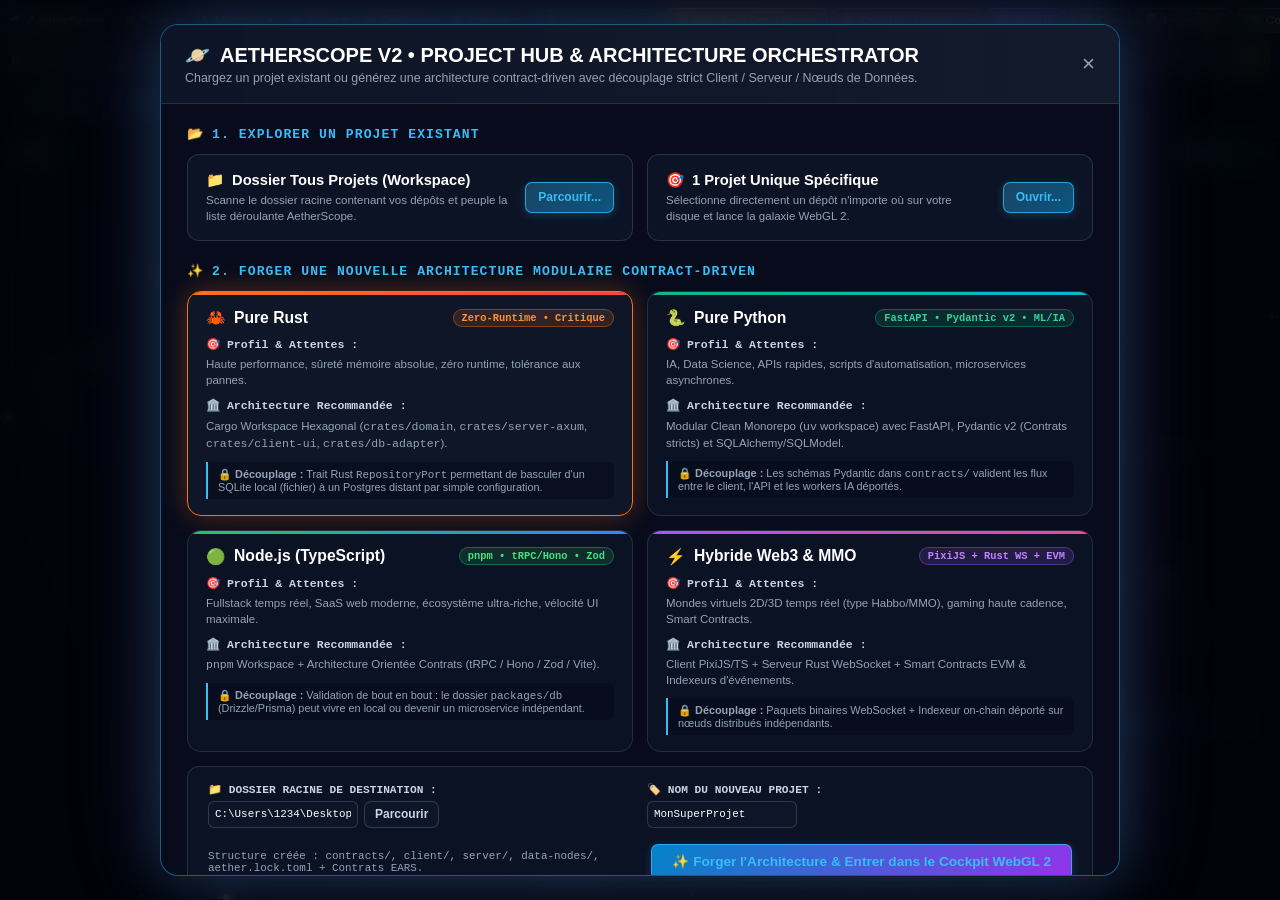
==== commit 9bdf90d8: "feat(ui): rename CVE rules to '90+ Zero-Day Patterns & CWE Rules' across UI and README" ====
--- a/crates/desktop-shell/assets/index.html
+++ b/crates/desktop-shell/assets/index.html
@@ -370,12 +370,12 @@
           </div>
         </div>
 
-        <!-- Option 8 : Catalogue & Règles de Sécurité CVE / SAST -->
+        <!-- Option 8 : Catalogue & Règles de Sécurité 90+ Zero-Day Patterns & CWE Rules -->
         <div class="settings-group-card" style="border-color: rgba(239, 68, 68, 0.4); background: rgba(239, 68, 68, 0.04);">
           <div style="display:flex; justify-content:space-between; align-items:center; margin-bottom:6px;">
             <div class="hub-section-title" style="color:#ef4444; margin-bottom:0;">
-              <span>🛡️</span> 8. Règles de Sécurité & Détecteurs CVE / SAST
-              <span id="cve-rules-counter" class="cve-badge critical" style="margin-left:8px; font-size:0.65rem; padding:2px 6px;">20 règles</span>
+              <span>🛡️</span> 8. 90+ Zero-Day Patterns & CWE Rules (SAST Linter)
+              <span id="cve-rules-counter" class="cve-badge critical" style="margin-left:8px; font-size:0.65rem; padding:2px 6px;">90+ règles</span>
             </div>
             <div style="display:flex; gap:6px;">
               <button type="button" class="search-cat-pill" style="font-size:0.65rem; padding:2px 8px; color:#38bdf8; border-color:rgba(56,189,248,0.4);" onclick="toggleAllCveRules(true)">Tout Activer</button>
@@ -383,14 +383,14 @@
             </div>
           </div>
           <div style="font-size:0.72rem; color:#94a3b8; margin-bottom:10px;">
-            Activez ou désactivez les moteurs d'analyse AST statique pour les smart contracts Web3, MMO Rust, canaux concurrents, et injections SAST.
+            Activez ou désactivez les moteurs d'analyse AST statique pour les 90+ Zero-Day Patterns & CWE Rules (Rust, Smart Contracts, DeFi, ZK, Python, Node/V8, C/C++).
           </div>
           <div style="display:flex; gap:8px; margin-bottom:8px;">
-            <input type="text" id="setting-cve-search" class="cosmo-input" style="flex:1; padding:4px 10px; font-size:0.72rem;" placeholder="Filtrer les CVE (ex: Web3, Mutex, Nonce, SQL, Rust)..." oninput="filterCveRulesList(this.value)" />
+            <input type="text" id="setting-cve-search" class="cosmo-input" style="flex:1; padding:4px 10px; font-size:0.72rem;" placeholder="Filtrer les 90+ Zero-Day Patterns & CWE Rules..." oninput="filterCveRulesList(this.value)" />
           </div>
           <div id="settings-cve-rules-container" class="settings-cve-checklist" style="max-height:260px; overflow-y:auto; display:flex; flex-direction:column; gap:6px; padding-right:4px;">
             <!-- Dynamically populated by ui_ai_modals.js -->
-            <div style="font-size:0.75rem; color:#64748b; text-align:center; padding:12px;">Chargement du catalogue CVE...</div>
+            <div style="font-size:0.75rem; color:#64748b; text-align:center; padding:12px;">Chargement des 90+ Zero-Day Patterns & CWE Rules...</div>
           </div>
         </div>
       </div>
@@ -668,11 +668,11 @@
 
     <!-- Right Quick Actions (High Readability & Always Visible Labels) -->
     <div class="topbar-right">
-      <button id="btn-open-bounty-modal" class="aether-btn bounty-btn" onclick="openBountyScopeModal()" title="Préparer le Prompt PoC CVE avec le In-Scope et Out-of-Scope du Bug Bounty">
-        <span>🎯</span> <strong class="responsive-label">PoC CVE / Scope</strong>
+      <button id="btn-open-bounty-modal" class="aether-btn bounty-btn" onclick="openBountyScopeModal()" title="Préparer le Prompt PoC Zero-Day & CWE avec le Scope Bug Bounty">
+        <span>🎯</span> <strong class="responsive-label">PoC Zero-Day / Scope</strong>
       </button>
-      <button id="btn-topbar-cve" class="aether-btn cve-quick-btn" onclick="openCveInspectorTab()" title="Ouvrir l'Audit CVE & Violations de Sécurité">
-        <span>🚨</span> <span class="responsive-label">CVE</span> <span id="topbar-cve-badge" class="cve-mini-pill">0</span>
+      <button id="btn-topbar-cve" class="aether-btn cve-quick-btn" onclick="openCveInspectorTab()" title="Ouvrir l'Audit 90+ Zero-Day Patterns & CWE Rules">
+        <span>🚨</span> <span class="responsive-label">Zero-Day / CWE</span> <span id="topbar-cve-badge" class="cve-mini-pill">0</span>
       </button>
       <button id="btn-ai-chat-toggle" class="aether-btn ai" title="Ouvrir le Journal Chat / Déplacements IA (C)">
         <span>💬</span> <span class="responsive-label">Chat IA</span>
@@ -969,27 +969,27 @@
       </div>
     </div>
 
-    <!-- Accordion Group 5: 🚨 Sécurité & Audit CVE -->
+    <!-- Accordion Group 5: 🚨 Sécurité & Audit Zero-Day / CWE -->
     <div class="synth-accordion-item" id="synth-acc-cve">
       <div class="synth-accordion-header" onclick="toggleSynthAccordion('cve')">
         <div class="synth-acc-title">
           <span class="synth-acc-arrow" id="synth-arrow-cve">▼</span>
           <span class="synth-acc-icon">🚨</span>
-          <span>Sécurité & Anomalies CVE</span>
+          <span>Zero-Day Patterns & CWE Anomalies</span>
           <span class="synth-acc-badge red" id="synth-badge-cve">0</span>
         </div>
       </div>
       <div class="synth-accordion-body" id="synth-body-cve" style="display:flex; flex-direction:column; gap:6px;">
-        <button class="aether-btn" id="btn-open-cve-inspector" onclick="openCveInspectorTab()" style="width:100%; justify-content:space-between; padding:7px 10px; background:rgba(239,68,68,0.12); border:1px solid rgba(239,68,68,0.35); border-radius:8px; cursor:pointer;" title="Ouvrir le panneau d'audit CVE complet dans l'onglet de droite">
+        <button class="aether-btn" id="btn-open-cve-inspector" onclick="openCveInspectorTab()" style="width:100%; justify-content:space-between; padding:7px 10px; background:rgba(239,68,68,0.12); border:1px solid rgba(239,68,68,0.35); border-radius:8px; cursor:pointer;" title="Ouvrir le panneau d'audit 90+ Zero-Day Patterns & CWE Rules dans l'onglet de droite">
           <span style="display:flex; align-items:center; gap:6px; font-size:0.72rem; font-weight:700; color:#f87171;">
-            <span>🚨</span> Scanner CVE & Anomalies
+            <span>🚨</span> Scanner Zero-Day & CWE
           </span>
           <span id="cve-total-badge-left" class="token-pill" style="color:#f87171; background:rgba(239,68,68,0.22); border:1px solid rgba(239,68,68,0.5); font-size:0.62rem; font-weight:800; padding:2px 6px;">
             0 anomalie ➔
           </span>
         </button>
-        <button class="aether-btn bounty-btn" onclick="openBountyScopeModal()" style="width:100%; justify-content:center; padding:6px 10px; border-radius:8px;" title="Préparer un Prompt CVE sur-mesure avec règles In-Scope / Out-of-Scope du Bug Bounty">
-          <span>🎯</span> <strong>Préparer Prompt CVE (In / Out Scope)</strong>
+        <button class="aether-btn bounty-btn" onclick="openBountyScopeModal()" style="width:100%; justify-content:center; padding:6px 10px; border-radius:8px;" title="Préparer un Prompt Zero-Day / CWE sur-mesure avec règles In-Scope / Out-of-Scope du Bug Bounty">
+          <span>🎯</span> <strong>Préparer Prompt Zero-Day (In / Out Scope)</strong>
         </button>
       </div>
     </div>
@@ -1081,7 +1081,7 @@
       <button class="insp-tab active" id="tab-btn-debrief" data-tab="debrief">📋 Débrief</button>
       <button class="insp-tab" id="tab-btn-arch" data-tab="arch">🏛️ Fiche UML</button>
       <button class="insp-tab" id="tab-btn-relations" data-tab="relations">🔗 Flux</button>
-      <button class="insp-tab cve-tab" id="tab-btn-cve" data-tab="cve">🚨 Audit & CVE (<span id="cve-total-badge">0</span>)</button>
+      <button class="insp-tab cve-tab" id="tab-btn-cve" data-tab="cve">🚨 Zero-Day & CWE (<span id="cve-total-badge">0</span>)</button>
     </div>
 
     <div class="insp-body">
@@ -1108,20 +1108,20 @@
         <div id="insp-relations"></div>
       </div>
 
-      <!-- Section 4: Audit & Scanner CVE View (Onglet Droit Pleine Hauteur & Grande Lisibilité) -->
+      <!-- Section 4: Audit & Scanner Zero-Day / CWE View (Onglet Droit Pleine Hauteur & Grande Lisibilité) -->
       <div id="insp-cve-view" class="insp-view hidden">
         <div class="cve-inspector-container">
           <div class="cve-insp-header">
             <div style="display:flex; align-items:center; gap:8px;">
               <span style="font-size:1.15rem;">🚨</span>
               <div>
-                <div style="font-size:0.82rem; font-weight:800; color:#f87171; font-family:var(--font-ui);">Scanner CVE & PoC Bug Bounty</div>
+                <div style="font-size:0.82rem; font-weight:800; color:#f87171; font-family:var(--font-ui);">90+ Zero-Day Patterns & CWE Rules • Scanner & PoC</div>
                 <div style="font-size:0.67rem; color:#94a3b8;">Preuves de concept (PoC), triage In-Scope/Out-of-Scope & analyse Root Cause</div>
               </div>
             </div>
             <div style="display:flex; gap:5px; align-items:center;">
-              <button class="aether-btn bounty-btn" onclick="openBountyScopeModal()" style="font-size:0.65rem; padding:4px 9px;" title="Préparer un Prompt PoC CVE filtré avec In-Scope / Out-of-Scope du Bug Bounty">🎯 Scope & PoC</button>
-              <button class="aether-btn" onclick="copyAllCveHandshakes()" style="font-size:0.65rem; padding:4px 9px;" title="Copier le prompt PoC & Triage Bug Bounty pour toutes les CVE In-Scope">🧪 Tout Copier (PoC)</button>
+              <button class="aether-btn bounty-btn" onclick="openBountyScopeModal()" style="font-size:0.65rem; padding:4px 9px;" title="Préparer un Prompt PoC Zero-Day filtré avec In-Scope / Out-of-Scope du Bug Bounty">🎯 Scope & PoC</button>
+              <button class="aether-btn" onclick="copyAllCveHandshakes()" style="font-size:0.65rem; padding:4px 9px;" title="Copier le prompt PoC & Triage Bug Bounty pour toutes les règles In-Scope">🧪 Tout Copier (PoC)</button>
             </div>
           </div>
 
@@ -1498,32 +1498,32 @@
   </div>
 
   <!-- =========================================================================
-       🎯 PRÉPARATEUR DE PROMPT CVE & SCOPE BUG BOUNTY (IN-SCOPE / OUT-OF-SCOPE)
+       🎯 PRÉPARATEUR DE PROMPT ZERO-DAY / CWE & SCOPE BUG BOUNTY (IN-SCOPE / OUT-OF-SCOPE)
        ========================================================================= -->
   <div id="bounty-scope-modal" class="modal-overlay">
     <div class="modal-card" style="width: 960px; max-width: 96vw; border-color: #f59e0b; box-shadow: 0 0 55px rgba(245, 158, 11, 0.32);">
       <div class="modal-header" style="border-bottom-color: rgba(245, 158, 11, 0.3);">
         <div class="modal-title" style="display:flex; align-items:center; gap:8px; flex-wrap:wrap;">
           <span style="font-size:1.2rem;">🎯</span>
-          <strong>Générateur Auto de Prompt PoC CVE & Scope Bug Bounty (In / Out Scope)</strong>
-          <span id="bounty-filtered-badge" class="token-pill" style="color:#fbbf24; background:rgba(245,158,11,0.16); border:1px solid rgba(245,158,11,0.45); font-weight:800;">0 CVE In-Scope</span>
+          <strong>Générateur Auto de Prompt PoC (90+ Zero-Day Patterns & CWE Rules) & Scope Bug Bounty</strong>
+          <span id="bounty-filtered-badge" class="token-pill" style="color:#fbbf24; background:rgba(245,158,11,0.16); border:1px solid rgba(245,158,11,0.45); font-weight:800;">0 In-Scope</span>
         </div>
         <button class="modal-close" id="btn-close-bounty-modal" onclick="closeBountyScopeModal()">&times;</button>
       </div>
 
       <div class="modal-body" style="gap: 10px; max-height: 82vh; overflow-y: auto;">
-        <!-- 1. Presets Rapides & Sélection Cible CVE -->
+        <!-- 1. Presets Rapides & Sélection Cible Zero-Day / CWE -->
         <div style="display:flex; justify-content:space-between; align-items:center; flex-wrap:wrap; gap:8px; background:rgba(15, 23, 42, 0.85); border:1px solid rgba(245, 158, 11, 0.25); border-radius:8px; padding:8px 12px;">
           <div style="display:flex; align-items:center; gap:6px; flex-wrap:wrap;">
             <span style="font-size:0.68rem; font-weight:800; color:#fbbf24; font-family:var(--font-mono);">⚡ PRESETS SCOPE :</span>
             <button class="cat-pill" onclick="applyBountyScopePreset('auto')" style="border-color:#38bdf8; color:#7dd3fc;">✨ Auto (Projet Actif)</button>
-            <button class="cat-pill" onclick="applyBountyScopePreset('l1_consensus')" style="border-color:#f59e0b; color:#fde047;">⛓️ L1 / Consensus (Aptos/Near/Solana)</button>
+            <button class="cat-pill" onclick="applyBountyScopePreset('l1_consensus')" style="border-color:#f59e0b; color:#fde047;">⛓️ L1 & Consensus Distribué</button>
             <button class="cat-pill" onclick="applyBountyScopePreset('web3_defi')" style="border-color:#c084fc; color:#e9d5ff;">🌐 Smart Contracts & DeFi</button>
             <button class="cat-pill" onclick="applyBountyScopePreset('rust_lowlevel')" style="border-color:#10b981; color:#6ee7b7;">🦀 Rust Deep-Core & Unsafe</button>
           </div>
           <div style="display:flex; align-items:center; gap:8px; flex-wrap:wrap;">
-            <select id="bounty-target-cve-select" class="cosmo-select" style="max-width:260px; border-color:rgba(245,158,11,0.5); color:#fde047; font-family:var(--font-mono); font-size:0.66rem;" onchange="onBountyTargetCveChange(this.value)" title="Cibler toutes les CVE In-Scope ou une CVE spécifique pour générer son PoC">
-              <option value="all">📂 Toutes les CVE In-Scope (Triage & PoC)</option>
+            <select id="bounty-target-cve-select" class="cosmo-select" style="max-width:260px; border-color:rgba(245,158,11,0.5); color:#fde047; font-family:var(--font-mono); font-size:0.66rem;" onchange="onBountyTargetCveChange(this.value)" title="Cibler toutes les règles In-Scope ou une anomalie spécifique pour générer son PoC">
+              <option value="all">📂 Tous les Zero-Day Patterns & CWE In-Scope (Triage & PoC)</option>
             </select>
             <label style="font-size:0.66rem; color:#cbd5e1; display:flex; align-items:center; gap:4px; cursor:pointer;">
               <input type="checkbox" id="bounty-only-crit-high" checked onchange="updateBountyPromptPreview()" style="accent-color:#f59e0b;" />
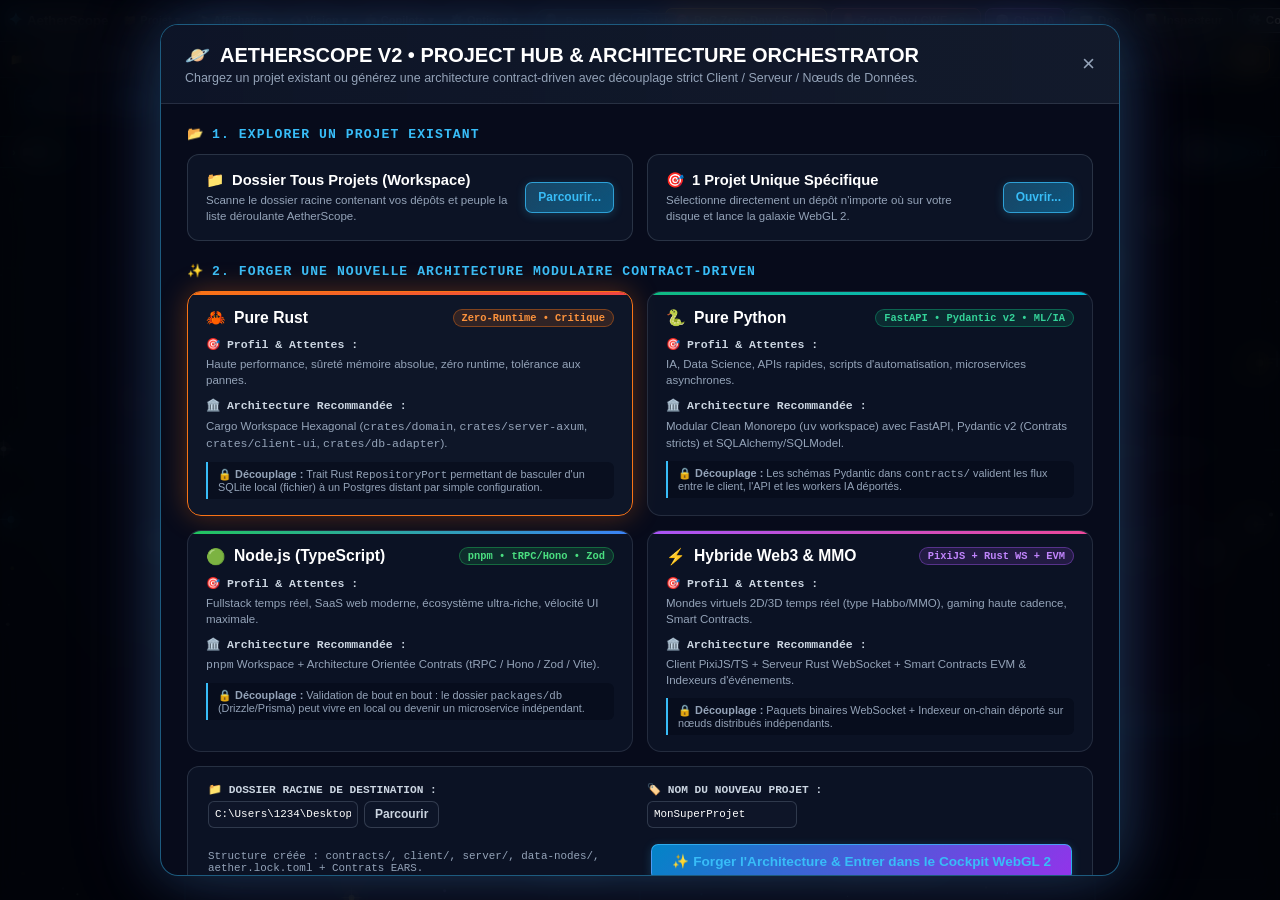
==== commit 87324f2a: "fix(sec): local origin guard, official PolyForm license, rule IDs alignment and GitHub CI" ====
--- a/crates/desktop-shell/assets/index.html
+++ b/crates/desktop-shell/assets/index.html
@@ -1556,7 +1556,7 @@
               </label>
               <span style="font-size:0.60rem; color:#6ee7b7; font-family:var(--font-mono);">1 par ligne ou virgule</span>
             </div>
-            <textarea id="bounty-inscope-input" oninput="updateBountyPromptPreview()" style="width:100%; height:92px; background:rgba(2, 6, 23, 0.92); border:1px solid rgba(16, 185, 129, 0.35); border-radius:6px; padding:7px 9px; color:#d1fae5; font-family:var(--font-mono); font-size:0.68rem; line-height:1.4; resize:vertical; outline:none;" placeholder="Ex:&#10;consensus/&#10;execution/&#10;aptos-move/&#10;[Impact] Loss of Funds, Consensus Split, RCE, Memory Corruption (UB)"></textarea>
+            <textarea id="bounty-inscope-input" oninput="updateBountyPromptPreview()" style="width:100%; height:92px; background:rgba(2, 6, 23, 0.92); border:1px solid rgba(16, 185, 129, 0.35); border-radius:6px; padding:7px 9px; color:#d1fae5; font-family:var(--font-mono); font-size:0.68rem; line-height:1.4; resize:vertical; outline:none;" placeholder="Ex:&#10;consensus/&#10;execution/&#10;vm/&#10;[Impact] Loss of Funds, Consensus Split, RCE, Memory Corruption (UB)"></textarea>
             <div style="display:flex; gap:4px; flex-wrap:wrap;">
               <button class="cat-pill" style="font-size:0.58rem; padding:1px 6px; border-color:rgba(16,185,129,0.4); color:#6ee7b7;" onclick="appendBountyScopeLine('bounty-inscope-input', '[Impact Critique] Vol ou Gel Permanent des Fonds (Loss/Freeze of Funds)')">+ Loss of Funds</button>
               <button class="cat-pill" style="font-size:0.58rem; padding:1px 6px; border-color:rgba(16,185,129,0.4); color:#6ee7b7;" onclick="appendBountyScopeLine('bounty-inscope-input', '[Impact Critique] Partition de Consensus / Arrêt de Nœud Validateur (Network Halt)')">+ Consensus Split</button>
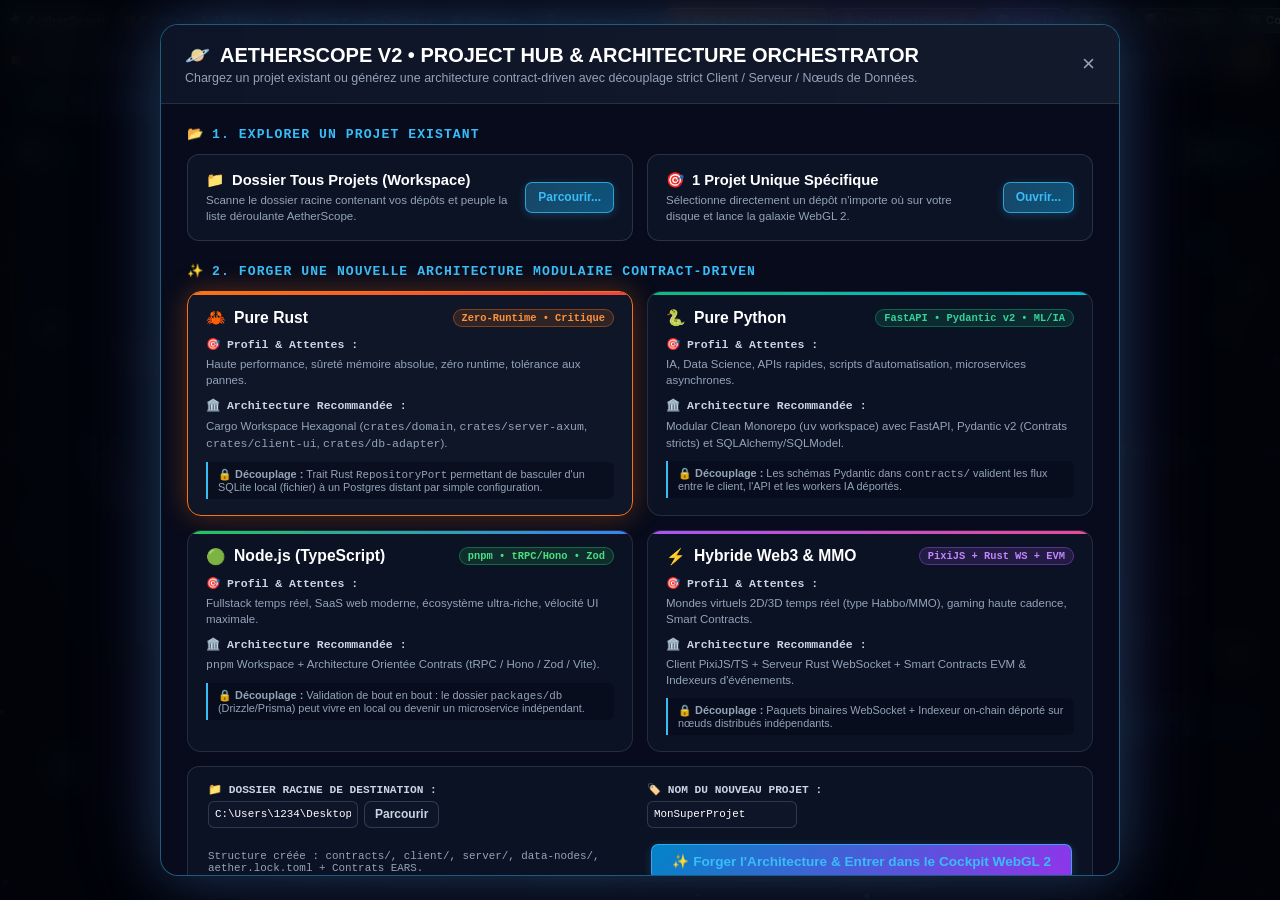
==== commit a12335c5: "feat(security): add 10 critical PHP CWE detectors (25 total), AST scanner & fix launchers" ====
--- a/crates/desktop-shell/assets/index.html
+++ b/crates/desktop-shell/assets/index.html
@@ -370,12 +370,12 @@
           </div>
         </div>
 
-        <!-- Option 8 : Catalogue & Règles de Sécurité 90+ Zero-Day Patterns & CWE Rules -->
+        <!-- Option 8 : Catalogue & Règles de Sécurité 120+ Zero-Day Patterns & CWE Rules -->
         <div class="settings-group-card" style="border-color: rgba(239, 68, 68, 0.4); background: rgba(239, 68, 68, 0.04);">
           <div style="display:flex; justify-content:space-between; align-items:center; margin-bottom:6px;">
             <div class="hub-section-title" style="color:#ef4444; margin-bottom:0;">
-              <span>🛡️</span> 8. 90+ Zero-Day Patterns & CWE Rules (SAST Linter)
-              <span id="cve-rules-counter" class="cve-badge critical" style="margin-left:8px; font-size:0.65rem; padding:2px 6px;">90+ règles</span>
+              <span>🛡️</span> 8. 120+ Zero-Day Patterns & CWE Rules (SAST Linter)
+              <span id="cve-rules-counter" class="cve-badge critical" style="margin-left:8px; font-size:0.65rem; padding:2px 6px;">120+ règles</span>
             </div>
             <div style="display:flex; gap:6px;">
               <button type="button" class="search-cat-pill" style="font-size:0.65rem; padding:2px 8px; color:#38bdf8; border-color:rgba(56,189,248,0.4);" onclick="toggleAllCveRules(true)">Tout Activer</button>
@@ -383,14 +383,14 @@
             </div>
           </div>
           <div style="font-size:0.72rem; color:#94a3b8; margin-bottom:10px;">
-            Activez ou désactivez les moteurs d'analyse AST statique pour les 90+ Zero-Day Patterns & CWE Rules (Rust, Smart Contracts, DeFi, ZK, Python, Node/V8, C/C++).
+            Activez ou désactivez les moteurs d'analyse AST statique pour les 120+ Zero-Day Patterns & CWE Rules (PHP, Rust, Smart Contracts, DeFi, ZK, Python, Node/V8, C/C++).
           </div>
           <div style="display:flex; gap:8px; margin-bottom:8px;">
-            <input type="text" id="setting-cve-search" class="cosmo-input" style="flex:1; padding:4px 10px; font-size:0.72rem;" placeholder="Filtrer les 90+ Zero-Day Patterns & CWE Rules..." oninput="filterCveRulesList(this.value)" />
+            <input type="text" id="setting-cve-search" class="cosmo-input" style="flex:1; padding:4px 10px; font-size:0.72rem;" placeholder="Filtrer les 120+ Zero-Day Patterns & CWE Rules..." oninput="filterCveRulesList(this.value)" />
           </div>
           <div id="settings-cve-rules-container" class="settings-cve-checklist" style="max-height:260px; overflow-y:auto; display:flex; flex-direction:column; gap:6px; padding-right:4px;">
             <!-- Dynamically populated by ui_ai_modals.js -->
-            <div style="font-size:0.75rem; color:#64748b; text-align:center; padding:12px;">Chargement des 90+ Zero-Day Patterns & CWE Rules...</div>
+            <div style="font-size:0.75rem; color:#64748b; text-align:center; padding:12px;">Chargement des 120+ Zero-Day Patterns & CWE Rules...</div>
           </div>
         </div>
       </div>
@@ -1137,6 +1137,7 @@
           <div class="cve-lang-filters" id="cve-lang-filters">
             <button class="cve-filter-btn active" data-lang="all" onclick="filterCveAnomalies('all', this)">[Tous]</button>
             <button class="cve-filter-btn" data-lang="critical" onclick="filterCveAnomalies('critical', this)">[🔴 Critical]</button>
+            <button class="cve-filter-btn" data-lang="php" onclick="filterCveAnomalies('php', this)">[🐘 PHP]</button>
             <button class="cve-filter-btn" data-lang="rust" onclick="filterCveAnomalies('rust', this)">[🦀 Rust]</button>
             <button class="cve-filter-btn" data-lang="node" onclick="filterCveAnomalies('node', this)">[🟢 Node/TS]</button>
             <button class="cve-filter-btn" data-lang="web3" onclick="filterCveAnomalies('web3', this)">[🌐 Web3]</button>
@@ -1517,6 +1518,7 @@
           <div style="display:flex; align-items:center; gap:6px; flex-wrap:wrap;">
             <span style="font-size:0.68rem; font-weight:800; color:#fbbf24; font-family:var(--font-mono);">⚡ PRESETS SCOPE :</span>
             <button class="cat-pill" onclick="applyBountyScopePreset('auto')" style="border-color:#38bdf8; color:#7dd3fc;">✨ Auto (Projet Actif)</button>
+            <button class="cat-pill" onclick="applyBountyScopePreset('php_web')" style="border-color:#a855f7; color:#d8b4fe;">🐘 PHP Web & API</button>
             <button class="cat-pill" onclick="applyBountyScopePreset('l1_consensus')" style="border-color:#f59e0b; color:#fde047;">⛓️ L1 & Consensus Distribué</button>
             <button class="cat-pill" onclick="applyBountyScopePreset('web3_defi')" style="border-color:#c084fc; color:#e9d5ff;">🌐 Smart Contracts & DeFi</button>
             <button class="cat-pill" onclick="applyBountyScopePreset('rust_lowlevel')" style="border-color:#10b981; color:#6ee7b7;">🦀 Rust Deep-Core & Unsafe</button>
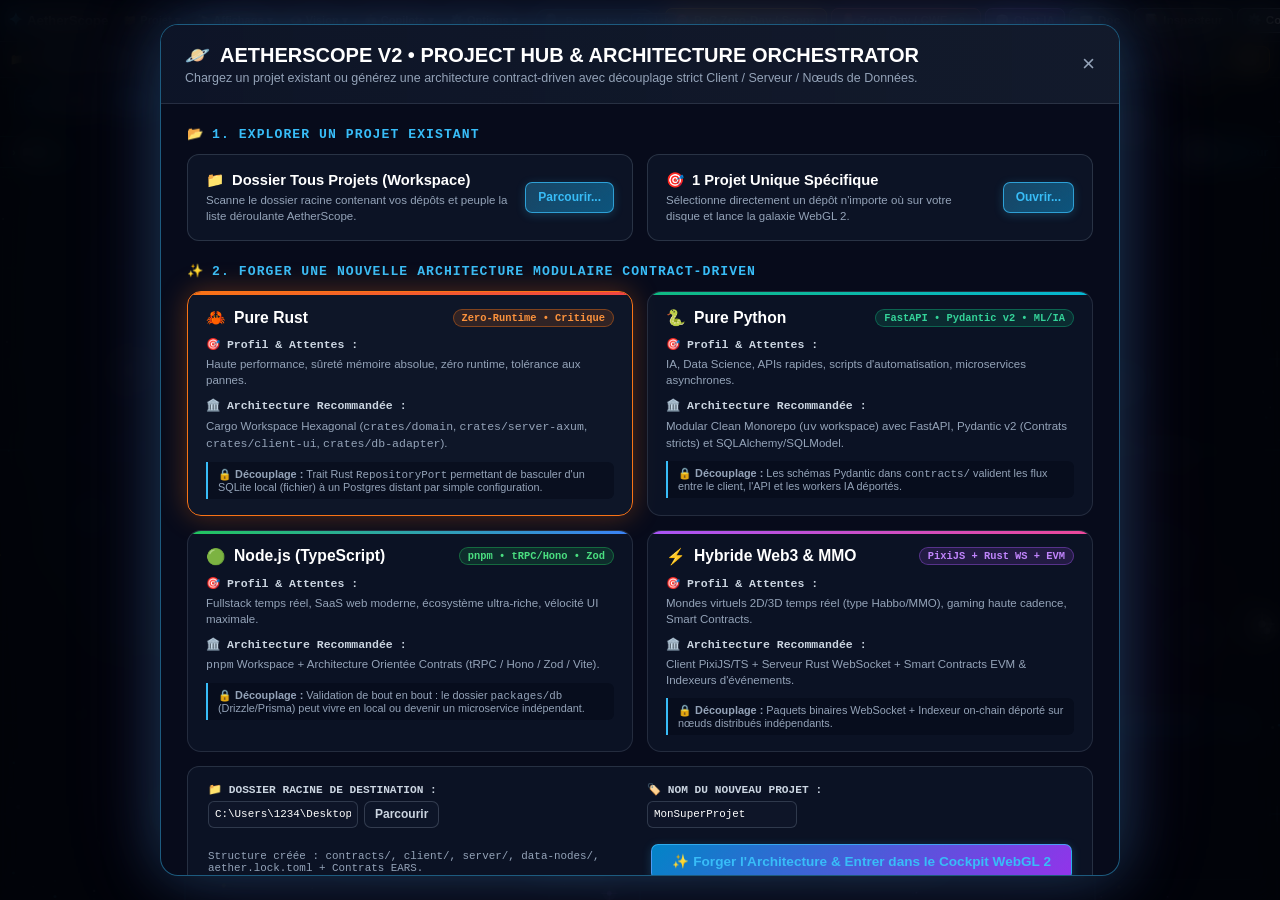
==== commit b76a2f0b: "feat(bounty): add multi-criteria live CWE search in PoC generator modal and release v2.0.3" ====
--- a/crates/desktop-shell/assets/index.html
+++ b/crates/desktop-shell/assets/index.html
@@ -1524,7 +1524,17 @@
             <button class="cat-pill" onclick="applyBountyScopePreset('rust_lowlevel')" style="border-color:#10b981; color:#6ee7b7;">🦀 Rust Deep-Core & Unsafe</button>
           </div>
           <div style="display:flex; align-items:center; gap:8px; flex-wrap:wrap;">
-            <select id="bounty-target-cve-select" class="cosmo-select" style="max-width:260px; border-color:rgba(245,158,11,0.5); color:#fde047; font-family:var(--font-mono); font-size:0.66rem;" onchange="onBountyTargetCveChange(this.value)" title="Cibler toutes les règles In-Scope ou une anomalie spécifique pour générer son PoC">
+            <div style="position:relative; display:flex; align-items:center;">
+              <input type="text" id="bounty-cve-search-input" 
+                     placeholder="🔍 Filtrer CWE (nom, fichier, fonction)..." 
+                     oninput="onBountyCveSearchInput(this.value)" 
+                     style="width:235px; background:rgba(2, 6, 23, 0.92); border:1px solid rgba(245,158,11,0.5); border-radius:6px; padding:4px 22px 4px 8px; color:#fde047; font-family:var(--font-mono); font-size:0.66rem; outline:none;" 
+                     title="Rechercher par nom de règle CWE (ex: CWE-78, SQL-INJECTION), nom de fichier, symbole/fonction ou sévérité" />
+              <button id="bounty-cve-search-clear" onclick="clearBountyCveSearch()" 
+                      style="position:absolute; right:5px; background:none; border:none; color:#94a3b8; font-size:0.8rem; cursor:pointer; display:none; padding:0; line-height:1;" 
+                      title="Effacer la recherche">&times;</button>
+            </div>
+            <select id="bounty-target-cve-select" class="cosmo-select" style="max-width:280px; border-color:rgba(245,158,11,0.5); color:#fde047; font-family:var(--font-mono); font-size:0.66rem;" onchange="onBountyTargetCveChange(this.value)" title="Cibler toutes les règles In-Scope ou une anomalie spécifique pour générer son PoC">
               <option value="all">📂 Tous les Zero-Day Patterns & CWE In-Scope (Triage & PoC)</option>
             </select>
             <label style="font-size:0.66rem; color:#cbd5e1; display:flex; align-items:center; gap:4px; cursor:pointer;">
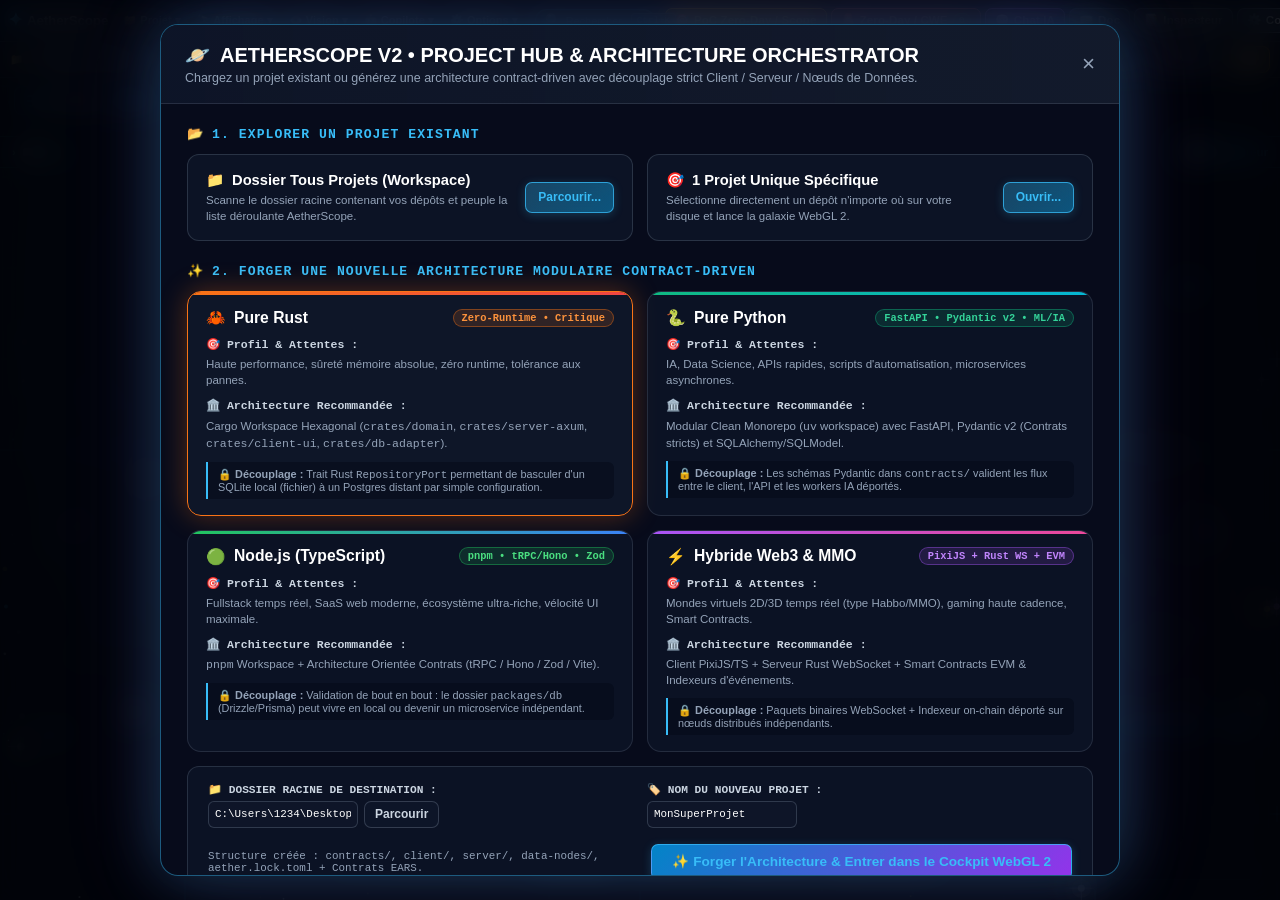
==== commit 2759d5b2: "feat(ui): revamp inspector ergonomics, fluid single-container scroll, cyber cards & v2.0.4 release" ====
--- a/crates/desktop-shell/assets/index.html
+++ b/crates/desktop-shell/assets/index.html
@@ -1054,11 +1054,11 @@
     <div class="insp-header">
       <div class="insp-header-top">
         <div class="insp-stereo" id="insp-stereo">«Component»</div>
-        <div style="display:flex; gap:6px; align-items:center;">
+        <div class="insp-header-actions">
           <button class="aether-btn ai" id="btn-insp-ai">🤖 Prompt IA</button>
           <button class="aether-btn" id="btn-insp-task" style="padding:4px 9px;font-size:0.68rem;border-radius:999px;border-color:rgba(56,189,248,0.4);color:#38bdf8;">📋 Tâche</button>
           <button class="aether-btn" id="btn-insp-mermaid" style="padding:4px 9px;font-size:0.68rem;border-radius:999px;">📋 Mermaid</button>
-          <button id="btn-collapse-inspector" class="insp-collapse-btn" title="Minimiser l'inspecteur (I)">›</button>
+          <button id="btn-collapse-inspector" class="insp-collapse-btn" title="Fermer l'inspecteur (I)">&times;</button>
         </div>
       </div>
       <div class="insp-name" id="insp-name">SymbolName</div>
@@ -1066,7 +1066,7 @@
 
       <!-- Quick AI Actions Bar (Click-to-Prompt ultra-rapide 1-clic) -->
       <div class="quick-ai-bar" id="quick-ai-bar">
-        <span class="quick-ai-title">⚡ 1-Click Prompt :</span>
+        <span class="quick-ai-title">⚡ 1-Click :</span>
         <div class="quick-ai-btns">
           <button class="quick-ai-btn refactor" data-action="refactor" title="Copier prompt Refactorisation & Performance">⚡ Refactor</button>
           <button class="quick-ai-btn tests" data-action="tests" title="Copier prompt Tests Unitaires">🧪 Tests</button>
@@ -1079,9 +1079,9 @@
     <!-- Inspector View Mode Tabs -->
     <div class="insp-tabs">
       <button class="insp-tab active" id="tab-btn-debrief" data-tab="debrief">📋 Débrief</button>
-      <button class="insp-tab" id="tab-btn-arch" data-tab="arch">🏛️ Fiche UML</button>
+      <button class="insp-tab" id="tab-btn-arch" data-tab="arch">🏛️ UML</button>
       <button class="insp-tab" id="tab-btn-relations" data-tab="relations">🔗 Flux</button>
-      <button class="insp-tab cve-tab" id="tab-btn-cve" data-tab="cve">🚨 Zero-Day & CWE (<span id="cve-total-badge">0</span>)</button>
+      <button class="insp-tab cve-tab" id="tab-btn-cve" data-tab="cve">🚨 Vulns & CWE (<span id="cve-total-badge">0</span>)</button>
     </div>
 
     <div class="insp-body">
@@ -1108,42 +1108,44 @@
         <div id="insp-relations"></div>
       </div>
 
-      <!-- Section 4: Audit & Scanner Zero-Day / CWE View (Onglet Droit Pleine Hauteur & Grande Lisibilité) -->
+      <!-- Section 4: Audit & Scanner Zero-Day / CWE View -->
       <div id="insp-cve-view" class="insp-view hidden">
         <div class="cve-inspector-container">
           <div class="cve-insp-header">
-            <div style="display:flex; align-items:center; gap:8px;">
+            <div class="cve-insp-title-box">
               <span style="font-size:1.15rem;">🚨</span>
               <div>
-                <div style="font-size:0.82rem; font-weight:800; color:#f87171; font-family:var(--font-ui);">90+ Zero-Day Patterns & CWE Rules • Scanner & PoC</div>
-                <div style="font-size:0.67rem; color:#94a3b8;">Preuves de concept (PoC), triage In-Scope/Out-of-Scope & analyse Root Cause</div>
-              </div>
-            </div>
-            <div style="display:flex; gap:5px; align-items:center;">
+                <div class="cve-insp-title-text">Scanner SAST & Zero-Day</div>
+                <div class="cve-insp-subtitle">Triage Bug Bounty & PoC In-Scope</div>
+              </div>
+            </div>
+            <div class="cve-insp-actions">
               <button class="aether-btn bounty-btn" onclick="openBountyScopeModal()" style="font-size:0.65rem; padding:4px 9px;" title="Préparer un Prompt PoC Zero-Day filtré avec In-Scope / Out-of-Scope du Bug Bounty">🎯 Scope & PoC</button>
-              <button class="aether-btn" onclick="copyAllCveHandshakes()" style="font-size:0.65rem; padding:4px 9px;" title="Copier le prompt PoC & Triage Bug Bounty pour toutes les règles In-Scope">🧪 Tout Copier (PoC)</button>
-            </div>
-          </div>
-
-          <!-- Bandeau KPI Rapide (Critiques / Hautes / Fichiers touchés) -->
-          <div id="cve-kpi-strip" style="display:flex; gap:6px; margin-bottom:6px; flex-wrap:wrap;"></div>
-
-          <!-- Recherche instantanée multi-critères (CVE, CWE, fichier, symbole, donnée) -->
-          <div style="margin-bottom:6px;">
-            <input type="text" id="cve-quick-search-input" oninput="renderCveAnomaliesPanel()" placeholder="⚡ Filtrer par CVE, CWE, fichier, fonction ou donnée contaminée..." style="width:100%; box-sizing:border-box; background:rgba(15,23,42,0.85); border:1px solid rgba(248,113,113,0.3); border-radius:6px; color:#f1f5f9; font-size:0.68rem; font-family:var(--font-mono); padding:5px 8px; outline:none;" />
+              <button class="aether-btn" onclick="copyAllCveHandshakes()" style="font-size:0.65rem; padding:4px 9px;" title="Copier le prompt PoC & Triage Bug Bounty pour toutes les règles In-Scope">🧪 Tout Copier</button>
+            </div>
+          </div>
+
+          <!-- Bandeau KPI Rapide -->
+          <div id="cve-kpi-strip"></div>
+
+          <!-- Recherche instantanée multi-critères avec bouton Clear -->
+          <div class="cve-search-box">
+            <span class="cve-search-icon">🔍</span>
+            <input type="text" id="cve-quick-search-input" oninput="renderCveAnomaliesPanel()" placeholder="Filtrer par règle, fichier, fonction ou donnée..." />
+            <button id="cve-quick-search-clear" onclick="clearCveQuickSearch()" title="Effacer la recherche">&times;</button>
           </div>
 
           <!-- Sous-filtres rapides par langage/catégorie/sévérité -->
           <div class="cve-lang-filters" id="cve-lang-filters">
-            <button class="cve-filter-btn active" data-lang="all" onclick="filterCveAnomalies('all', this)">[Tous]</button>
-            <button class="cve-filter-btn" data-lang="critical" onclick="filterCveAnomalies('critical', this)">[🔴 Critical]</button>
-            <button class="cve-filter-btn" data-lang="php" onclick="filterCveAnomalies('php', this)">[🐘 PHP]</button>
-            <button class="cve-filter-btn" data-lang="rust" onclick="filterCveAnomalies('rust', this)">[🦀 Rust]</button>
-            <button class="cve-filter-btn" data-lang="node" onclick="filterCveAnomalies('node', this)">[🟢 Node/TS]</button>
-            <button class="cve-filter-btn" data-lang="web3" onclick="filterCveAnomalies('web3', this)">[🌐 Web3]</button>
-            <button class="cve-filter-btn" data-lang="python" onclick="filterCveAnomalies('python', this)">[🐍 Python]</button>
-            <button class="cve-filter-btn" data-lang="cpp" onclick="filterCveAnomalies('cpp', this)">[⚙️ C/C++]</button>
-            <button class="cve-filter-btn" data-lang="arch" onclick="filterCveAnomalies('arch', this)">[🏛️ Arch]</button>
+            <button class="cve-filter-btn active" data-lang="all" onclick="filterCveAnomalies('all', this)">Tous</button>
+            <button class="cve-filter-btn" data-lang="critical" onclick="filterCveAnomalies('critical', this)">🔴 Critical</button>
+            <button class="cve-filter-btn" data-lang="php" onclick="filterCveAnomalies('php', this)">🐘 PHP</button>
+            <button class="cve-filter-btn" data-lang="rust" onclick="filterCveAnomalies('rust', this)">🦀 Rust</button>
+            <button class="cve-filter-btn" data-lang="node" onclick="filterCveAnomalies('node', this)">🟢 Node/TS</button>
+            <button class="cve-filter-btn" data-lang="web3" onclick="filterCveAnomalies('web3', this)">🌐 Web3</button>
+            <button class="cve-filter-btn" data-lang="python" onclick="filterCveAnomalies('python', this)">🐍 Python</button>
+            <button class="cve-filter-btn" data-lang="cpp" onclick="filterCveAnomalies('cpp', this)">⚙️ C/C++</button>
+            <button class="cve-filter-btn" data-lang="arch" onclick="filterCveAnomalies('arch', this)">🏛️ Arch</button>
           </div>
 
           <!-- Liste déroulante des anomalies triées par sévérité -->
--- a/crates/desktop-shell/assets/styles.css
+++ b/crates/desktop-shell/assets/styles.css
@@ -1680,44 +1680,46 @@
 
     /* Side Inspector & UML Architecture Card */
     #inspector {
-      position: absolute; top: 78px; right: 0; bottom: 0; width: 480px; min-width: 320px; max-width: 85vw;
-      background: rgba(3, 7, 20, 0.96); backdrop-filter: blur(24px);
-      border-left: 1px solid var(--border-glow); display: flex; flex-direction: column; z-index: 60;
-      box-shadow: -10px 0 35px rgba(0,0,0,0.7);
+      position: absolute; top: 78px; right: 0; bottom: 0; width: 500px; min-width: 340px; max-width: 85vw;
+      background: rgba(4, 8, 22, 0.96); backdrop-filter: blur(28px) saturate(140%);
+      -webkit-backdrop-filter: blur(28px) saturate(140%);
+      border-left: 1px solid rgba(56, 189, 248, 0.22); display: flex; flex-direction: column; z-index: 60;
+      box-shadow: -12px 0 40px rgba(0,0,0,0.75), inset 1px 0 0 rgba(255,255,255,0.04);
       transition: transform 0.25s cubic-bezier(0.16, 1, 0.3, 1);
+      overflow: hidden;
     }
     #inspector.hidden { transform: translateX(100%); }
     .insp-collapse-btn {
-      background: rgba(15, 23, 42, 0.85);
-      border: 1px solid rgba(148, 163, 184, 0.3);
+      background: rgba(15, 23, 42, 0.75);
+      border: 1px solid rgba(148, 163, 184, 0.25);
       color: #94a3b8;
-      width: 24px;
-      height: 24px;
+      width: 26px;
+      height: 26px;
       border-radius: 6px;
       cursor: pointer;
       display: inline-flex;
       align-items: center;
       justify-content: center;
-      font-size: 1.1rem;
-      font-weight: 800;
+      font-size: 1rem;
+      font-weight: 700;
       line-height: 1;
       transition: all 0.15s ease;
-      margin-left: 4px;
+      margin-left: 2px;
     }
     .insp-collapse-btn:hover {
-      background: rgba(56, 189, 248, 0.25);
-      border-color: #38bdf8;
-      color: #fff;
-      transform: scale(1.1);
+      background: rgba(239, 68, 68, 0.2);
+      border-color: rgba(239, 68, 68, 0.5);
+      color: #f87171;
+      transform: scale(1.05);
     }
     .inspector-dock-trigger {
       position: absolute;
       top: 136px;
       right: 0;
       z-index: 55;
-      background: rgba(3, 7, 20, 0.92);
+      background: rgba(4, 8, 22, 0.94);
       backdrop-filter: blur(16px);
-      border: 1px solid var(--border-glow);
+      border: 1px solid rgba(56, 189, 248, 0.3);
       border-right: none;
       border-radius: 8px 0 0 8px;
       padding: 8px 12px;
@@ -1725,8 +1727,8 @@
       cursor: pointer;
       display: flex;
       align-items: center;
-      gap: 6px;
-      box-shadow: -4px 4px 18px rgba(0, 0, 0, 0.6);
+      gap: 7px;
+      box-shadow: -6px 6px 20px rgba(0, 0, 0, 0.65);
       transition: all 0.2s cubic-bezier(0.16, 1, 0.3, 1);
       font-size: 0.72rem;
       font-weight: 700;
@@ -1748,9 +1750,20 @@
       cursor: ew-resize; z-index: 70; user-select: none;
       transition: background 0.15s;
     }
+    #inspector-resizer::after {
+      content: '';
+      position: absolute; top: 50%; left: 3px; transform: translateY(-50%);
+      width: 2px; height: 32px; border-radius: 999px;
+      background: rgba(56, 189, 248, 0.25);
+      transition: all 0.15s ease;
+    }
     #inspector-resizer:hover, #inspector-resizer.active {
-      background: rgba(56, 189, 248, 0.4);
-      box-shadow: 0 0 10px rgba(56, 189, 248, 0.7);
+      background: rgba(56, 189, 248, 0.2);
+    }
+    #inspector-resizer:hover::after, #inspector-resizer.active::after {
+      background: #38bdf8;
+      box-shadow: 0 0 8px rgba(56, 189, 248, 0.9);
+      height: 48px;
     }
 
     /* Cosmic Hover Node Tooltip Popup */
@@ -1804,59 +1817,125 @@
     }
     .tt-details { font-size: 0.66rem; color: #cbd5e1; font-family: var(--font-mono); border-top: 1px solid rgba(148, 163, 184, 0.15); padding-top: 4px; display: flex; justify-content: space-between; gap: 6px; }
 
-    .insp-header { padding: 12px 16px; border-bottom: 1px solid rgba(148, 163, 184, 0.15); display: flex; flex-direction: column; gap: 6px; }
-    .insp-header-top { display: flex; align-items: center; justify-content: space-between; }
-    .insp-stereo { font-size: 0.68rem; font-family: var(--font-mono); color: var(--accent-cyan); font-weight: 700; }
-    .insp-name { font-size: 1.15rem; font-weight: 800; color: #fff; overflow: hidden; text-overflow: ellipsis; white-space: nowrap; }
-    .insp-path { font-size: 0.68rem; color: #64748b; font-family: var(--font-mono); overflow: hidden; text-overflow: ellipsis; white-space: nowrap; }
+    .insp-header {
+      padding: 10px 14px; background: rgba(6, 12, 30, 0.7);
+      border-bottom: 1px solid rgba(148, 163, 184, 0.14);
+      display: flex; flex-direction: column; gap: 6px; flex-shrink: 0;
+    }
+    .insp-header-top { display: flex; align-items: center; justify-content: space-between; gap: 8px; }
+    .insp-stereo {
+      font-size: 0.64rem; font-family: var(--font-mono); color: var(--accent-cyan); font-weight: 700;
+      background: rgba(56, 189, 248, 0.1); border: 1px solid rgba(56, 189, 248, 0.25);
+      padding: 2px 7px; border-radius: 4px; letter-spacing: 0.02em; white-space: nowrap;
+    }
+    .insp-header-actions { display: flex; gap: 5px; align-items: center; }
+    .insp-name {
+      font-size: 1.05rem; font-weight: 800; color: #fff;
+      overflow: hidden; text-overflow: ellipsis; white-space: nowrap; letter-spacing: -0.01em;
+    }
+    .insp-path {
+      font-size: 0.66rem; color: #94a3b8; font-family: var(--font-mono);
+      overflow: hidden; text-overflow: ellipsis; white-space: nowrap;
+    }
     #btn-insp-ai {
-      padding: 6px 14px !important;
-      font-size: 0.82rem !important;
+      padding: 5px 12px !important;
+      font-size: 0.74rem !important;
       font-weight: 800 !important;
       border-radius: 999px !important;
       letter-spacing: 0.02em;
       background: linear-gradient(135deg, rgba(192, 132, 252, 0.35), rgba(168, 85, 247, 0.55)) !important;
       border: 1px solid #c084fc !important;
-      box-shadow: 0 0 16px rgba(192, 132, 252, 0.45) !important;
+      box-shadow: 0 0 14px rgba(192, 132, 252, 0.4) !important;
       color: #ffffff !important;
       display: inline-flex;
       align-items: center;
-      gap: 5px;
+      gap: 4px;
       cursor: pointer;
       transition: all 0.2s cubic-bezier(0.16, 1, 0.3, 1);
     }
     #btn-insp-ai:hover {
-      transform: translateY(-1px) scale(1.05) !important;
-      box-shadow: 0 0 24px rgba(192, 132, 252, 0.85) !important;
+      transform: translateY(-1px) scale(1.04) !important;
+      box-shadow: 0 0 20px rgba(192, 132, 252, 0.75) !important;
       background: #c084fc !important;
       color: #02040a !important;
     }
+    .quick-ai-bar {
+      display: flex; align-items: center; gap: 6px;
+      padding-top: 4px; border-top: 1px dashed rgba(148, 163, 184, 0.12); margin-top: 2px;
+    }
+    .quick-ai-title { font-size: 0.62rem; font-weight: 700; color: #c084fc; font-family: var(--font-mono); white-space: nowrap; }
+    .quick-ai-btns { display: flex; gap: 4px; flex: 1; overflow-x: auto; scrollbar-width: none; }
+    .quick-ai-btns::-webkit-scrollbar { display: none; }
+    .quick-ai-btn {
+      background: rgba(15, 23, 42, 0.7); border: 1px solid rgba(148, 163, 184, 0.2);
+      color: #cbd5e1; font-size: 0.64rem; font-weight: 600; padding: 3px 8px; border-radius: 999px;
+      cursor: pointer; white-space: nowrap; transition: all 0.15s ease; display: inline-flex; align-items: center; gap: 3px;
+    }
+    .quick-ai-btn:hover { background: rgba(192, 132, 252, 0.2); border-color: #c084fc; color: #fff; transform: translateY(-1px); }
 
     /* Inspector Navigation Tabs */
     .insp-tabs {
-      display: flex; gap: 4px; padding: 6px 14px;
-      background: rgba(4, 9, 26, 0.88); border-bottom: 1px solid rgba(148, 163, 184, 0.15);
+      display: flex; gap: 4px; padding: 6px 10px;
+      background: rgba(3, 7, 18, 0.9); border-bottom: 1px solid rgba(148, 163, 184, 0.12); flex-shrink: 0;
     }
     .insp-tab {
-      flex: 1; background: transparent; border: none; outline: none;
-      padding: 6px 4px; font-size: 0.68rem; font-weight: 700; color: #94a3b8;
+      flex: 1; background: transparent; border: 1px solid transparent; outline: none;
+      padding: 6px 4px; font-size: 0.67rem; font-weight: 700; color: #94a3b8;
       border-radius: 6px; cursor: pointer; transition: all 0.15s; font-family: var(--font-ui);
-      display: flex; align-items: center; justify-content: center; gap: 5px;
-    }
-    .insp-tab:hover { color: #fff; background: rgba(56, 189, 248, 0.12); }
-    .insp-tab.active { color: #38bdf8; background: rgba(56, 189, 248, 0.2); box-shadow: 0 0 10px rgba(56, 189, 248, 0.25); }
+      display: flex; align-items: center; justify-content: center; gap: 4px; white-space: nowrap;
+    }
+    .insp-tab:hover { color: #e2e8f0; background: rgba(56, 189, 248, 0.08); }
+    .insp-tab.active {
+      color: #38bdf8; background: rgba(56, 189, 248, 0.16);
+      border-color: rgba(56, 189, 248, 0.35); box-shadow: 0 0 12px rgba(56, 189, 248, 0.2);
+    }
     .insp-tab.cve-tab { color: #fca5a5; }
-    .insp-tab.cve-tab:hover { color: #fff; background: rgba(239, 68, 68, 0.18); }
-    .insp-tab.cve-tab.active { color: #f87171; background: rgba(239, 68, 68, 0.25); box-shadow: 0 0 10px rgba(239, 68, 68, 0.35); }
-
-    .insp-body { flex: 1; overflow-y: auto; padding: 14px 16px; display: flex; flex-direction: column; gap: 14px; }
-    .insp-view { display: flex; flex-direction: column; gap: 12px; }
+    .insp-tab.cve-tab:hover { color: #fff; background: rgba(239, 68, 68, 0.14); }
+    .insp-tab.cve-tab.active {
+      color: #f87171; background: rgba(239, 68, 68, 0.2);
+      border-color: rgba(239, 68, 68, 0.4); box-shadow: 0 0 12px rgba(239, 68, 68, 0.25);
+    }
+
+    /* Inspector Body: strict single scroll architecture */
+    .insp-body {
+      flex: 1; min-height: 0; overflow: hidden; display: flex; flex-direction: column; padding: 0;
+    }
+    .insp-view { display: flex; flex-direction: column; height: 100%; }
     .insp-view.hidden { display: none !important; }
-    #insp-cve-view { height: 100%; gap: 0; padding: 0; }
-    .cve-inspector-container { display: flex; flex-direction: column; height: 100%; gap: 10px; }
-    .cve-insp-header { display: flex; justify-content: space-between; align-items: center; padding-bottom: 8px; border-bottom: 1px solid rgba(239, 68, 68, 0.25); flex-shrink: 0; }
-    .cve-anomalies-list-wide { flex: 1; overflow-y: auto; display: flex; flex-direction: column; gap: 8px; padding-right: 4px; min-height: 0; }
-    .insp-sec-title { font-size: 0.68rem; font-family: var(--font-mono); font-weight: 700; color: #94a3b8; text-transform: uppercase; margin-bottom: 6px; display: flex; justify-content: space-between; align-items: center; }
+
+    /* Debrief, Arch & Relations scroll smoothly */
+    #insp-debrief-view, #insp-arch-view, #insp-relations-view {
+      flex: 1; min-height: 0; overflow-y: auto; overflow-x: hidden;
+      padding: 12px 14px; gap: 12px; scrollbar-gutter: stable; scroll-behavior: smooth;
+    }
+    #insp-debrief-view::-webkit-scrollbar,
+    #insp-arch-view::-webkit-scrollbar,
+    #insp-relations-view::-webkit-scrollbar {
+      width: 5px;
+    }
+    #insp-debrief-view::-webkit-scrollbar-thumb,
+    #insp-arch-view::-webkit-scrollbar-thumb,
+    #insp-relations-view::-webkit-scrollbar-thumb {
+      background: rgba(56, 189, 248, 0.25); border-radius: 999px;
+    }
+    #insp-debrief-view::-webkit-scrollbar-thumb:hover,
+    #insp-arch-view::-webkit-scrollbar-thumb:hover,
+    #insp-relations-view::-webkit-scrollbar-thumb:hover {
+      background: rgba(56, 189, 248, 0.6);
+    }
+
+    /* CVE View: pinned header/filters + dedicated list scroll */
+    #insp-cve-view {
+      flex: 1; min-height: 0; display: flex; flex-direction: column;
+      padding: 10px 12px 8px; gap: 8px; overflow: hidden;
+    }
+    .cve-inspector-container {
+      display: flex; flex-direction: column; height: 100%; min-height: 0; gap: 8px; overflow: hidden;
+    }
+    .insp-sec-title {
+      font-size: 0.68rem; font-family: var(--font-mono); font-weight: 700; color: #94a3b8;
+      text-transform: uppercase; margin-bottom: 6px; display: flex; justify-content: space-between; align-items: center;
+    }
 
     /* Architectural Débriefing UI */
     .debrief-box { display: flex; flex-direction: column; gap: 12px; }
@@ -2698,262 +2777,338 @@
       #btn-pick-project::before { content: "🎯"; font-size: 0.72rem; }
     }
 
-    /* 🚨 CVE & SAST Anomalies Panel */
-    .cve-anomalies-section {
-      margin-top: 10px;
-      border-top: 1px solid rgba(239, 68, 68, 0.35);
-      padding-top: 8px;
-    }
+    /* 🚨 CVE & SAST Anomalies Panel (Refined Cyber Glassmorphism) */
+    .cve-insp-header {
+      display: flex; justify-content: space-between; align-items: center;
+      padding-bottom: 6px; border-bottom: 1px solid rgba(239, 68, 68, 0.2);
+      flex-shrink: 0; gap: 8px;
+    }
+    .cve-insp-title-box { display: flex; align-items: center; gap: 7px; min-width: 0; }
+    .cve-insp-title-text {
+      font-size: 0.78rem; font-weight: 800; color: #f87171; font-family: var(--font-ui);
+      white-space: nowrap; overflow: hidden; text-overflow: ellipsis;
+    }
+    .cve-insp-subtitle {
+      font-size: 0.63rem; color: #94a3b8; white-space: nowrap; overflow: hidden; text-overflow: ellipsis;
+    }
+    .cve-insp-actions { display: flex; gap: 5px; align-items: center; flex-shrink: 0; }
+
+    /* KPI strip */
+    #cve-kpi-strip { display: flex; gap: 5px; flex-wrap: wrap; flex-shrink: 0; }
+    .cve-kpi-pill {
+      font-size: 0.62rem; font-family: var(--font-mono); font-weight: 700;
+      padding: 2px 7px; border-radius: 999px; display: inline-flex; align-items: center; gap: 3px;
+      letter-spacing: 0.02em;
+    }
+    .cve-kpi-pill.crit { background: rgba(239, 68, 68, 0.16); border: 1px solid rgba(239, 68, 68, 0.4); color: #fca5a5; }
+    .cve-kpi-pill.high { background: rgba(249, 115, 22, 0.15); border: 1px solid rgba(249, 115, 22, 0.35); color: #fdba74; }
+    .cve-kpi-pill.warn { background: rgba(234, 179, 8, 0.14); border: 1px solid rgba(234, 179, 8, 0.3); color: #fde047; }
+    .cve-kpi-pill.files { background: rgba(56, 189, 248, 0.12); border: 1px solid rgba(56, 189, 248, 0.3); color: #7dd3fc; }
+
+    /* Quick Search Box */
+    .cve-search-box { position: relative; display: flex; align-items: center; flex-shrink: 0; }
+    .cve-search-icon { position: absolute; left: 9px; font-size: 0.72rem; color: #64748b; pointer-events: none; }
+    #cve-quick-search-input {
+      width: 100%; box-sizing: border-box; background: rgba(10, 16, 32, 0.85);
+      border: 1px solid rgba(148, 163, 184, 0.2); border-radius: 7px; color: #f1f5f9;
+      font-size: 0.68rem; font-family: var(--font-mono); padding: 6px 26px 6px 28px;
+      outline: none; transition: all 0.15s ease;
+    }
+    #cve-quick-search-input:focus {
+      border-color: rgba(248, 113, 113, 0.55); background: rgba(15, 23, 42, 0.95);
+      box-shadow: 0 0 10px rgba(239, 68, 68, 0.2);
+    }
+    #cve-quick-search-clear {
+      position: absolute; right: 7px; background: none; border: none; color: #64748b;
+      font-size: 0.85rem; line-height: 1; cursor: pointer; padding: 2px 4px; border-radius: 4px;
+    }
+    #cve-quick-search-clear:hover { color: #f87171; }
+
+    /* Category Filter Chips */
     .cve-lang-filters {
-      display: flex;
-      flex-wrap: wrap;
-      gap: 4px;
-      margin-bottom: 8px;
-    }
+      display: flex; gap: 4px; overflow-x: auto; padding-bottom: 2px; flex-shrink: 0;
+      scrollbar-width: thin;
+    }
+    .cve-lang-filters::-webkit-scrollbar { height: 3px; }
+    .cve-lang-filters::-webkit-scrollbar-thumb { background: rgba(148, 163, 184, 0.25); border-radius: 999px; }
     .cve-filter-btn {
-      background: rgba(30, 41, 59, 0.7);
-      border: 1px solid rgba(148, 163, 184, 0.25);
-      color: #cbd5e1;
+      background: rgba(15, 23, 42, 0.65); border: 1px solid rgba(148, 163, 184, 0.18);
+      color: #94a3b8; font-size: 0.63rem; font-weight: 700; font-family: var(--font-mono);
+      padding: 3px 8px; border-radius: 999px; cursor: pointer; white-space: nowrap; transition: all 0.15s ease;
+    }
+    .cve-filter-btn:hover {
+      color: #f1f5f9; border-color: rgba(56, 189, 248, 0.4); background: rgba(56, 189, 248, 0.1);
+    }
+    .cve-filter-btn.active {
+      color: #ffffff; background: rgba(239, 68, 68, 0.25); border-color: rgba(239, 68, 68, 0.6);
+      box-shadow: 0 0 8px rgba(239, 68, 68, 0.25);
+    }
+
+    /* Anomalies List Scroll Container */
+    .cve-anomalies-list-wide {
+      flex: 1; min-height: 0; overflow-y: auto; overflow-x: hidden;
+      display: flex; flex-direction: column; gap: 8px; padding-right: 4px;
+      scrollbar-gutter: stable; scroll-behavior: smooth;
+    }
+    .cve-anomalies-list-wide::-webkit-scrollbar { width: 5px; }
+    .cve-anomalies-list-wide::-webkit-scrollbar-track { background: rgba(4, 8, 20, 0.4); border-radius: 999px; }
+    .cve-anomalies-list-wide::-webkit-scrollbar-thumb { background: rgba(239, 68, 68, 0.35); border-radius: 999px; transition: background 0.15s; }
+    .cve-anomalies-list-wide::-webkit-scrollbar-thumb:hover { background: rgba(239, 68, 68, 0.75); }
+
+    /* Modern Unified CVE Card */
+    .cve-card {
+      background: rgba(12, 19, 36, 0.78);
+      border: 1px solid rgba(148, 163, 184, 0.15);
+      border-radius: 8px;
+      padding: 10px 12px;
+      cursor: pointer;
+      transition: all 0.18s cubic-bezier(0.16, 1, 0.3, 1);
+      display: flex;
+      flex-direction: column;
+      gap: 6px;
+      flex-shrink: 0;
+      position: relative;
+      box-shadow: 0 4px 14px rgba(0, 0, 0, 0.35);
+    }
+    .cve-card:hover {
+      background: rgba(18, 27, 48, 0.95);
+      border-color: rgba(56, 189, 248, 0.4);
+      transform: translateY(-1px);
+      box-shadow: 0 6px 20px rgba(0, 0, 0, 0.5), 0 0 12px rgba(56, 189, 248, 0.15);
+    }
+    .cve-card.critical {
+      border-left: 3.5px solid #ef4444;
+    }
+    .cve-card.critical:hover {
+      border-color: rgba(239, 68, 68, 0.6);
+      box-shadow: 0 6px 20px rgba(0, 0, 0, 0.5), 0 0 12px rgba(239, 68, 68, 0.25);
+    }
+    .cve-card.high {
+      border-left: 3.5px solid #f97316;
+    }
+    .cve-card.high:hover {
+      border-color: rgba(249, 115, 22, 0.6);
+      box-shadow: 0 6px 20px rgba(0, 0, 0, 0.5), 0 0 12px rgba(249, 115, 22, 0.25);
+    }
+    .cve-card.medium, .cve-card.warning {
+      border-left: 3.5px solid #eab308;
+    }
+    .cve-card.medium:hover, .cve-card.warning:hover {
+      border-color: rgba(234, 179, 8, 0.6);
+      box-shadow: 0 6px 20px rgba(0, 0, 0, 0.5), 0 0 12px rgba(234, 179, 8, 0.25);
+    }
+
+    .cve-card-header {
+      display: flex;
+      align-items: center;
+      justify-content: space-between;
+      gap: 8px;
+    }
+    .cve-badge-group {
+      display: flex;
+      align-items: center;
+      gap: 5px;
+      min-width: 0;
+      overflow: hidden;
+    }
+    .cve-badge {
+      font-size: 0.66rem;
       font-family: var(--font-mono);
-      font-size: 0.62rem;
-      font-weight: 700;
+      font-weight: 800;
       padding: 2px 7px;
       border-radius: 4px;
-      cursor: pointer;
-      transition: all 0.15s ease;
-    }
-    .cve-filter-btn:hover {
-      background: rgba(239, 68, 68, 0.2);
-      border-color: #ef4444;
-      color: #fff;
-    }
-    .cve-filter-btn.active {
-      background: rgba(239, 68, 68, 0.25);
-      border-color: #f87171;
-      color: #fca5a5;
-      box-shadow: 0 0 8px rgba(239, 68, 68, 0.35);
-    }
-    .cve-anomalies-list {
-      max-height: 380px;
-      overflow-y: auto;
-      display: flex;
-      flex-direction: column;
-      gap: 10px;
-      padding: 4px 4px 16px 2px;
-    }
-    .cve-card {
-      background: rgba(15, 23, 42, 0.90);
-      border: 1px solid rgba(239, 68, 68, 0.35);
-      border-radius: 8px;
-      padding: 12px 14px;
-      cursor: pointer;
-      transition: all 0.18s cubic-bezier(0.16, 1, 0.3, 1);
-      position: relative;
-      flex-shrink: 0 !important;
-      min-height: fit-content !important;
-      width: 100%;
-      box-sizing: border-box;
-      display: flex;
-      flex-direction: column;
-      gap: 6px;
-    }
-    .cve-card:hover {
-      background: rgba(30, 15, 25, 0.98);
-      border-color: #ef4444;
-      transform: translateY(-1px);
-      box-shadow: 0 4px 16px rgba(239, 68, 68, 0.35);
-    }
-    .cve-card.critical {
-      border-left: 4px solid #ef4444;
-    }
-    .cve-card.high {
-      border-left: 4px solid #f97316;
-    }
-    .cve-card.medium, .cve-card.warning {
-      background: rgba(28, 20, 8, 0.96) !important;
-      border: 1px solid rgba(245, 158, 11, 0.55) !important;
-      border-left: 5px solid #f59e0b !important;
-      padding: 14px 16px !important;
-      margin-bottom: 8px !important;
-      display: flex !important;
-      flex-direction: column !important;
-      gap: 8px !important;
-      box-shadow: 0 4px 18px rgba(0, 0, 0, 0.6), 0 0 14px rgba(245, 158, 11, 0.2) !important;
-    }
-    .cve-card.medium:hover, .cve-card.warning:hover {
-      background: rgba(40, 28, 10, 0.99) !important;
-      border-color: #fbbf24 !important;
-      box-shadow: 0 6px 22px rgba(245, 158, 11, 0.45) !important;
-    }
-    .cve-card.medium .cve-badge, .cve-card.warning .cve-badge {
-      background: rgba(245, 158, 11, 0.35) !important;
-      color: #ffffff !important;
-      border: 1px solid #f59e0b !important;
-      font-size: 0.74rem !important;
-      font-weight: 800 !important;
-      padding: 5px 12px !important;
-      line-height: 1.4 !important;
-      border-radius: 6px !important;
-      box-shadow: 0 0 12px rgba(245, 158, 11, 0.45) !important;
-    }
-    .cve-card.medium .cve-target-path, .cve-card.warning .cve-target-path {
-      color: #e2e8f0 !important;
-      font-size: 0.72rem !important;
-      font-weight: 600 !important;
-      margin: 4px 0 2px !important;
-      line-height: 1.4 !important;
-    }
-    .cve-card.medium .cve-msg, .cve-card.warning .cve-msg,
-    .cve-card.medium .cve-msg-box, .cve-card.warning .cve-msg-box {
-      color: #ffffff !important;
-      font-size: 0.75rem !important;
-      line-height: 1.5 !important;
-      background: rgba(0, 0, 0, 0.55) !important;
-      border: 1px solid rgba(245, 158, 11, 0.3) !important;
-      border-radius: 6px !important;
-      padding: 8px 12px !important;
-      margin-top: 4px !important;
-    }
-    .cve-card.medium .cve-transmitted-box, .cve-card.warning .cve-transmitted-box {
-      background: rgba(12, 9, 3, 0.85) !important;
-      border: 1px solid rgba(245, 158, 11, 0.45) !important;
-      color: #fef08a !important;
-      font-size: 0.70rem !important;
-      line-height: 1.45 !important;
-      padding: 8px 10px !important;
-      border-radius: 6px !important;
-      margin-top: 6px !important;
-    }
-    .cve-card.medium .cve-transmitted-box code, .cve-card.warning .cve-transmitted-box code {
-      color: #ffffff !important;
-      background: rgba(245, 158, 11, 0.3) !important;
-      border: 1px solid rgba(245, 158, 11, 0.5) !important;
-      padding: 2px 6px !important;
-      border-radius: 4px !important;
-      font-weight: 700 !important;
-    }
-    .cve-card.medium .cve-btn-prompt, .cve-card.warning .cve-btn-prompt {
-      background: rgba(245, 158, 11, 0.25) !important;
-      border: 1px solid rgba(245, 158, 11, 0.65) !important;
-      color: #fef08a !important;
-      font-size: 0.70rem !important;
-      padding: 6px 14px !important;
-      font-weight: 800 !important;
-      border-radius: 6px !important;
-    }
-    .cve-card.medium .cve-btn-prompt:hover, .cve-card.warning .cve-btn-prompt:hover {
-      background: #f59e0b !important;
-      color: #020617 !important;
-      border-color: #fbbf24 !important;
-      box-shadow: 0 0 12px rgba(245, 158, 11, 0.6) !important;
-    }
-    .cve-card-header {
-      display: flex;
-      justify-content: space-between;
-      align-items: flex-start;
-      margin-bottom: 2px;
-      gap: 8px;
-    }
-    .cve-badge {
-      font-family: var(--font-mono);
-      font-size: 0.72rem;
-      font-weight: 800;
-      padding: 4px 10px;
-      line-height: 1.4;
-      border-radius: 6px;
-      display: inline-flex;
-      align-items: center;
-      gap: 6px;
-      white-space: normal !important;
-      word-break: break-word !important;
-      box-shadow: 0 2px 6px rgba(0, 0, 0, 0.4);
-      flex-shrink: 0;
+      white-space: nowrap;
+      overflow: hidden;
+      text-overflow: ellipsis;
+      letter-spacing: 0.02em;
     }
     .cve-badge.critical {
-      background: rgba(239, 68, 68, 0.28);
-      color: #fecaca;
-      border: 1px solid rgba(239, 68, 68, 0.65);
-      box-shadow: 0 0 8px rgba(239, 68, 68, 0.25);
-    }
-    .cve-badge.high {
-      background: rgba(249, 115, 22, 0.28);
-      color: #fed7aa;
-      border: 1px solid rgba(249, 115, 22, 0.65);
-      box-shadow: 0 0 8px rgba(249, 115, 22, 0.25);
-    }
-    .cve-badge.medium, .cve-badge.warning {
-      background: rgba(245, 158, 11, 0.32);
-      color: #fffbeb;
-      border: 1px solid rgba(245, 158, 11, 0.75);
-      box-shadow: 0 0 10px rgba(245, 158, 11, 0.35);
-    }
-    .cve-target-path {
-      font-family: var(--font-mono);
-      font-size: 0.72rem;
-      color: #cbd5e1;
-      white-space: normal;
-      word-break: break-all;
-      line-height: 1.4;
-      margin: 2px 0 4px;
-    }
-    .cve-transmitted-box {
-      background: rgba(0, 0, 0, 0.5);
-      border: 1px dashed rgba(239, 68, 68, 0.35);
-      border-radius: 6px;
-      padding: 8px 10px;
-      margin-top: 6px;
-      font-size: 0.70rem;
-      font-family: var(--font-mono);
-      color: #fca5a5;
-      display: flex;
-      flex-direction: column;
-      gap: 4px;
-      line-height: 1.45;
-    }
-    .cve-card-actions {
-      display: flex;
-      justify-content: flex-end;
-      margin-top: 8px;
-      gap: 8px;
-    }
-    .cve-btn-prompt {
       background: rgba(239, 68, 68, 0.18);
       border: 1px solid rgba(239, 68, 68, 0.45);
       color: #fca5a5;
+    }
+    .cve-badge.high {
+      background: rgba(249, 115, 22, 0.18);
+      border: 1px solid rgba(249, 115, 22, 0.45);
+      color: #fdba74;
+    }
+    .cve-badge.medium, .cve-badge.warning {
+      background: rgba(234, 179, 8, 0.18);
+      border: 1px solid rgba(234, 179, 8, 0.45);
+      color: #fef08a;
+    }
+    .cve-sev-tag {
+      font-size: 0.58rem;
       font-family: var(--font-mono);
+      font-weight: 800;
+      padding: 1px 5px;
+      border-radius: 3px;
+      text-transform: uppercase;
+      letter-spacing: 0.04em;
+    }
+    .cve-sev-tag.critical {
+      background: #ef4444;
+      color: #ffffff;
+    }
+    .cve-sev-tag.high {
+      background: #f97316;
+      color: #ffffff;
+    }
+    .cve-sev-tag.medium, .cve-sev-tag.warning {
+      background: #eab308;
+      color: #0f172a;
+    }
+    .cve-line-tag {
+      font-size: 0.62rem;
+      font-family: var(--font-mono);
+      color: #94a3b8;
+      background: rgba(148, 163, 184, 0.1);
+      padding: 1px 6px;
+      border-radius: 3px;
+      white-space: nowrap;
+    }
+
+    .cve-target-path {
+      font-size: 0.67rem;
+      font-family: var(--font-mono);
+      color: #94a3b8;
+      display: flex;
+      align-items: center;
+      gap: 5px;
+      overflow: hidden;
+      text-overflow: ellipsis;
+      white-space: nowrap;
+    }
+    .cve-file-text {
+      color: #cbd5e1;
+      overflow: hidden;
+      text-overflow: ellipsis;
+      white-space: nowrap;
+    }
+    .cve-symbol-code {
+      color: #38bdf8;
+      background: rgba(56, 189, 248, 0.1);
+      border: 1px solid rgba(56, 189, 248, 0.2);
+      padding: 1px 5px;
+      border-radius: 3px;
+      font-size: 0.63rem;
+      white-space: nowrap;
+    }
+
+    .cve-msg-box {
+      color: #f1f5f9;
       font-size: 0.68rem;
+      line-height: 1.4;
+      background: rgba(6, 10, 24, 0.55);
+      border: 1px solid rgba(148, 163, 184, 0.1);
+      border-radius: 5px;
+      padding: 6px 8px;
+    }
+
+    /* Insights grid */
+    .cve-insight-grid {
+      display: flex;
+      flex-direction: column;
+      gap: 4px;
+    }
+    .cve-insight-box {
+      border-radius: 5px;
+      padding: 5px 8px;
+      font-size: 0.64rem;
+      line-height: 1.35;
+    }
+    .cve-insight-box.attack {
+      background: rgba(239, 68, 68, 0.08);
+      border-left: 2.5px solid #ef4444;
+      color: #fecaca;
+    }
+    .cve-insight-box.shield {
+      background: rgba(16, 185, 129, 0.08);
+      border-left: 2.5px solid #10b981;
+      color: #a7f3d0;
+    }
+    .cve-insight-title {
       font-weight: 700;
-      padding: 5px 12px;
-      border-radius: 6px;
+      font-size: 0.62rem;
+      margin-bottom: 2px;
+      opacity: 0.9;
+    }
+    .cve-insight-desc {
+      opacity: 0.95;
+    }
+
+    /* Transmitted Data Box */
+    .cve-transmitted-box {
+      background: rgba(15, 23, 42, 0.6);
+      border: 1px solid rgba(148, 163, 184, 0.14);
+      border-radius: 5px;
+      padding: 4px 8px;
+      font-size: 0.64rem;
+      font-family: var(--font-mono);
+      color: #94a3b8;
+      display: flex;
+      gap: 10px;
+      flex-wrap: wrap;
+    }
+    .cve-transmitted-box code {
+      color: #e2e8f0;
+      background: rgba(148, 163, 184, 0.15);
+      padding: 1px 4px;
+      border-radius: 3px;
+    }
+
+    /* Actions in Card */
+    .cve-card-actions {
+      display: flex;
+      gap: 5px;
+      align-items: center;
+      margin-top: 2px;
+    }
+    .cve-action-btn {
+      padding: 5px 10px;
+      font-size: 0.65rem;
+      font-weight: 700;
+      border-radius: 5px;
       cursor: pointer;
       transition: all 0.15s ease;
-    }
-    .cve-btn-prompt:hover {
-      background: rgba(239, 68, 68, 0.4);
-      border-color: #ef4444;
-      color: #fff;
-      box-shadow: 0 0 10px rgba(239, 68, 68, 0.4);
-    }
-    .cve-btn-patch.defi-patch {
-      background: rgba(220, 38, 38, 0.25);
-      border: 1px solid #ef4444;
-      color: #fecaca;
-      font-family: var(--font-mono);
-      font-size: 0.68rem;
-      font-weight: 700;
-      padding: 5px 12px;
-      border-radius: 6px;
-      cursor: pointer;
-      transition: all 0.15s ease;
+      white-space: nowrap;
       display: inline-flex;
       align-items: center;
-      gap: 5px;
-    }
-    .cve-btn-patch.defi-patch:hover {
-      background: #dc2626;
-      border-color: #f87171;
-      color: #fff;
-      box-shadow: 0 0 12px rgba(239, 68, 68, 0.6);
+      gap: 4px;
+      border: 1px solid transparent;
+    }
+    .cve-action-btn.poc {
+      flex: 1;
+      background: linear-gradient(135deg, rgba(245, 158, 11, 0.22), rgba(239, 68, 68, 0.25));
+      border-color: rgba(245, 158, 11, 0.6);
+      color: #fef08a;
+      justify-content: center;
+    }
+    .cve-action-btn.poc:hover {
+      background: linear-gradient(135deg, rgba(245, 158, 11, 0.4), rgba(239, 68, 68, 0.45));
+      border-color: #fbbf24;
+      color: #ffffff;
+      box-shadow: 0 0 10px rgba(245, 158, 11, 0.35);
+    }
+    .cve-action-btn.scope {
+      background: rgba(56, 189, 248, 0.1);
+      border-color: rgba(56, 189, 248, 0.35);
+      color: #7dd3fc;
+    }
+    .cve-action-btn.scope:hover {
+      background: rgba(56, 189, 248, 0.2);
+      border-color: #38bdf8;
+      color: #ffffff;
+    }
+    .cve-action-btn.patch {
+      background: rgba(148, 163, 184, 0.08);
+      border-color: rgba(148, 163, 184, 0.25);
+      color: #cbd5e1;
+    }
+    .cve-action-btn.patch:hover {
+      background: rgba(148, 163, 184, 0.18);
+      border-color: #cbd5e1;
+      color: #ffffff;
     }
     .defi-laser-badge {
       display: inline-flex;
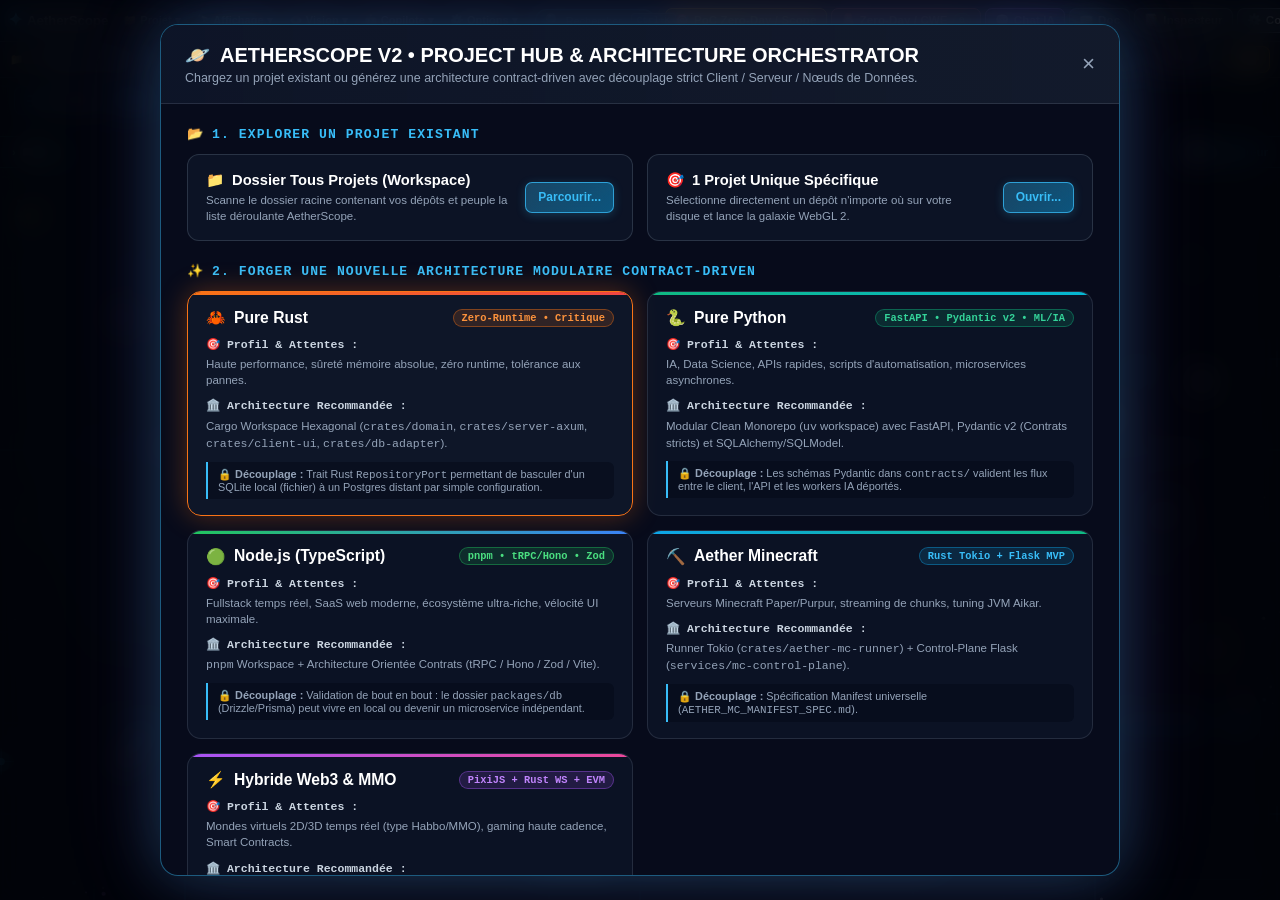
==== commit bd33f854: "feat: support du visuel et parsing AST des fichiers Java (.java), intégration du runner Minecraft et" ====
--- a/crates/desktop-shell/assets/index.html
+++ b/crates/desktop-shell/assets/index.html
@@ -140,7 +140,26 @@
             </div>
 
             <!-- Carte Hybride Web3 / MMO -->
-            <div class="arch-card theme-hybrid" data-stack="hybrid">
+                        <!-- Carte Minecraft Ecosystem -->
+            <div class="arch-card theme-mc" data-stack="minecraft" onclick="window.open('http://127.0.0.1:5000', '_blank')">
+              <div class="arch-header">
+                <div class="arch-title-group"><span>⛏️</span> Aether Minecraft</div>
+                <span class="arch-badge">Rust Tokio + Flask MVP</span>
+              </div>
+              <div class="arch-detail-row">
+                <span class="arch-detail-label">🎯 Profil & Attentes :</span>
+                <span class="arch-detail-text">Serveurs Minecraft Paper/Purpur, streaming de chunks, tuning JVM Aikar.</span>
+              </div>
+              <div class="arch-detail-row">
+                <span class="arch-detail-label">🏛️ Architecture Recommandée :</span>
+                <span class="arch-detail-text">Runner Tokio (<code>crates/aether-mc-runner</code>) + Control-Plane Flask (<code>services/mc-control-plane</code>).</span>
+              </div>
+              <div class="arch-decoupling">
+                <strong>🔒 Découplage :</strong> Spécification Manifest universelle (<code>AETHER_MC_MANIFEST_SPEC.md</code>).
+              </div>
+            </div>
+
+<div class="arch-card theme-hybrid" data-stack="hybrid">
               <div class="arch-header">
                 <div class="arch-title-group"><span>⚡</span> Hybride Web3 & MMO</div>
                 <span class="arch-badge">PixiJS + Rust WS + EVM</span>
@@ -425,6 +444,10 @@
             </button>
             <button class="aether-dropdown-item" id="btn-open-hub">
               <span>🪐 <strong>Hub Multi-Architectures</strong></span>
+            </button>
+            <button class="aether-dropdown-item highlight-mc" id="btn-open-mc-cockpit" onclick="window.open('http://127.0.0.1:5000', '_blank')">
+              <span>⛏️ <strong>Aether Minecraft Cockpit...</strong></span>
+              <span class="kbd-shortcut">:5000</span>
             </button>
             <div class="aether-dropdown-divider"></div>
             <button class="aether-dropdown-item" id="btn-menu-pick-workspace">
@@ -1145,6 +1168,7 @@
             <button class="cve-filter-btn" data-lang="web3" onclick="filterCveAnomalies('web3', this)">🌐 Web3</button>
             <button class="cve-filter-btn" data-lang="python" onclick="filterCveAnomalies('python', this)">🐍 Python</button>
             <button class="cve-filter-btn" data-lang="cpp" onclick="filterCveAnomalies('cpp', this)">⚙️ C/C++</button>
+            <button class="cve-filter-btn" data-lang="java" onclick="filterCveAnomalies('java', this)">☕ Java</button>
             <button class="cve-filter-btn" data-lang="arch" onclick="filterCveAnomalies('arch', this)">🏛️ Arch</button>
           </div>
 
--- a/crates/desktop-shell/assets/styles.css
+++ b/crates/desktop-shell/assets/styles.css
@@ -2635,6 +2635,14 @@
     }
     .arch-card.theme-hybrid .arch-badge { background: rgba(168, 85, 247, 0.15); color: #c084fc; border-color: rgba(168, 85, 247, 0.4); }
 
+    /* Style Minecraft Ecosystem */
+    .arch-card.theme-mc::before { background: linear-gradient(90deg, #0ea5e9, #10b981); }
+    .arch-card.theme-mc:hover, .arch-card.theme-mc.selected {
+      border-color: #0ea5e9;
+      box-shadow: 0 0 28px rgba(14, 165, 233, 0.35);
+    }
+    .arch-card.theme-mc .arch-badge { background: rgba(14, 165, 233, 0.15); color: #38bdf8; border-color: rgba(14, 165, 233, 0.4); }
+
     .arch-header { display: flex; align-items: center; justify-content: space-between; }
     .arch-title-group { display: flex; align-items: center; gap: 8px; font-weight: 800; font-size: 0.98rem; color: #fff; }
     .arch-badge {
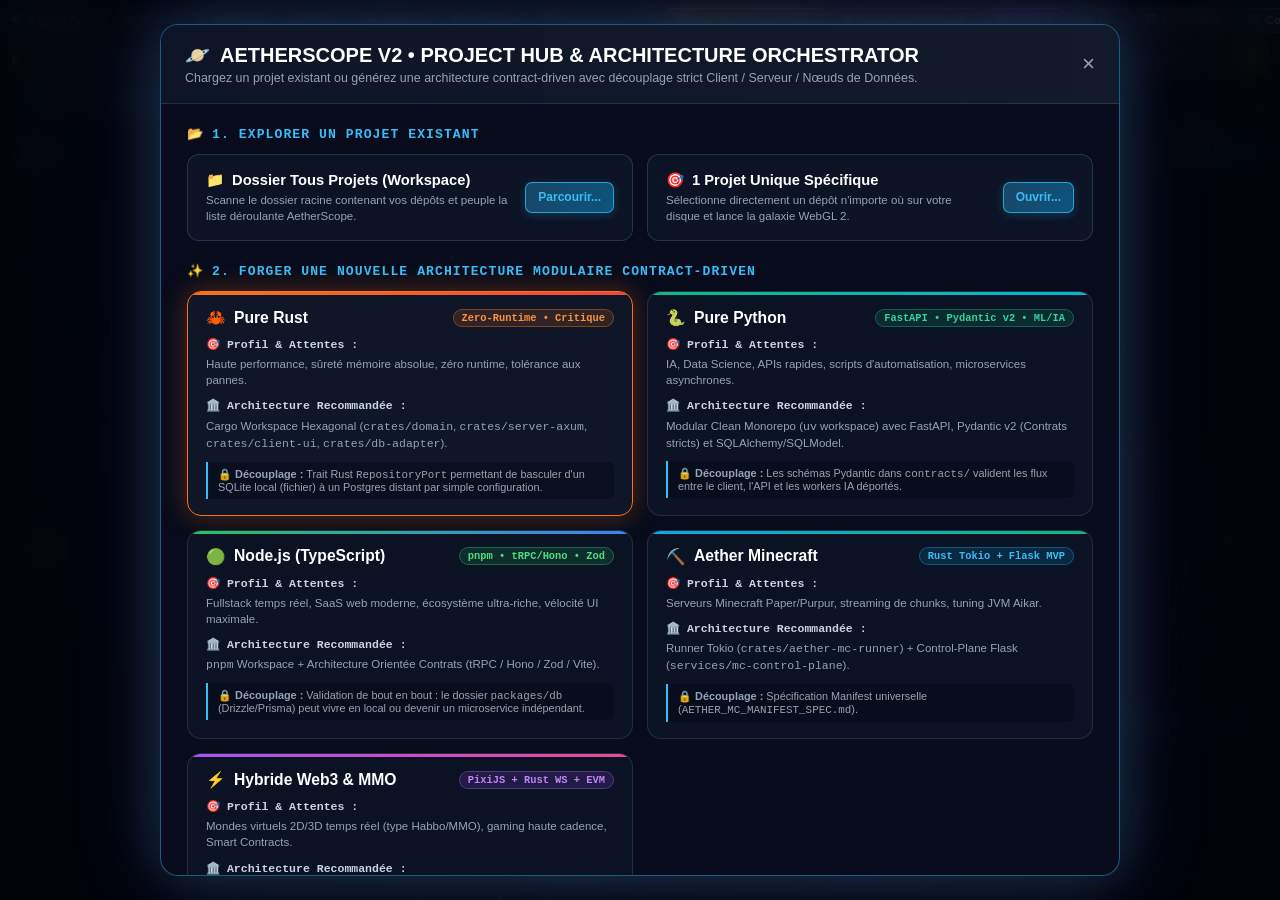
==== commit afef1282: "feat(cve): ajout du bouton d'ignoration CWE, adaptation du seuil de lignes Java & maj docs" ====
--- a/crates/desktop-shell/assets/index.html
+++ b/crates/desktop-shell/assets/index.html
@@ -1143,6 +1143,7 @@
               </div>
             </div>
             <div class="cve-insp-actions">
+              <button id="btn-view-ignored-cwe" class="aether-btn ignored-cwe-btn" onclick="openIgnoredCweModal()" style="font-size:0.65rem; padding:4px 9px;" title="Gérer ou réactiver les règles CWE ignorées">🚫 Ignorées (<span id="cwe-ignored-count">0</span>)</button>
               <button class="aether-btn bounty-btn" onclick="openBountyScopeModal()" style="font-size:0.65rem; padding:4px 9px;" title="Préparer un Prompt PoC Zero-Day filtré avec In-Scope / Out-of-Scope du Bug Bounty">🎯 Scope & PoC</button>
               <button class="aether-btn" onclick="copyAllCveHandshakes()" style="font-size:0.65rem; padding:4px 9px;" title="Copier le prompt PoC & Triage Bug Bounty pour toutes les règles In-Scope">🧪 Tout Copier</button>
             </div>
@@ -1646,6 +1647,34 @@
     </div>
   </div>
 
+  <!-- Modal 10: Gestion des CWE & Règles Ignorées -->
+  <div id="ignored-cwe-modal" class="modal-overlay" onclick="if (event.target === this) closeIgnoredCweModal()">
+    <div class="modal-card" style="width: 720px; max-width: 95vw; border-color: #ef4444; box-shadow: 0 0 50px rgba(239, 68, 68, 0.35);">
+      <div class="modal-header" style="border-bottom-color: rgba(239, 68, 68, 0.3);">
+        <div class="modal-title" style="display:flex; align-items:center; gap:8px;">
+          <span>🚫</span>
+          <strong>Règles CWE Ignorées</strong>
+          <span class="project-pill" id="ignored-cwe-modal-count">0</span>
+        </div>
+        <button class="modal-close" onclick="closeIgnoredCweModal()">&times;</button>
+      </div>
+      <div class="modal-body" style="gap: 12px; max-height: 70vh; overflow-y: auto;">
+        <p style="font-size:0.78rem; color:#94a3b8; margin:0;">
+          Les règles CWE ci-dessous ont été ignorées directement depuis l'onglet CVE/Vulns. Elles sont masquées du graphe spatial et des alertes. Vous pouvez les réactiver à tout moment.
+        </p>
+        <div id="ignored-cwe-list-container" style="display:flex; flex-direction:column; gap:8px; margin-top:6px;">
+          <!-- Rempli dynamiquement -->
+        </div>
+      </div>
+      <div class="modal-footer" style="border-top-color: rgba(239, 68, 68, 0.2); justify-content:space-between;">
+        <button class="aether-btn danger" onclick="restoreAllIgnoredCwes()" id="btn-restore-all-cwes" style="font-size:0.75rem; padding:6px 12px; color:#fca5a5; border-color:rgba(239,68,68,0.4); background:rgba(239,68,68,0.15);">
+          🔄 Tout Réactiver
+        </button>
+        <button class="aether-btn" onclick="closeIgnoredCweModal()">Fermer</button>
+      </div>
+    </div>
+  </div>
+
   <div id="toast"></div>
   <script src="state_api.js"></script>
 
--- a/crates/desktop-shell/assets/styles.css
+++ b/crates/desktop-shell/assets/styles.css
@@ -3118,6 +3118,52 @@
       border-color: #cbd5e1;
       color: #ffffff;
     }
+    .cve-action-btn.ignore {
+      background: rgba(239, 68, 68, 0.1);
+      border-color: rgba(239, 68, 68, 0.35);
+      color: #fca5a5;
+    }
+    .cve-action-btn.ignore:hover {
+      background: rgba(239, 68, 68, 0.25);
+      border-color: #ef4444;
+      color: #ffffff;
+      box-shadow: 0 0 10px rgba(239, 68, 68, 0.4);
+    }
+    .cve-action-btn.restore {
+      background: rgba(16, 185, 129, 0.12);
+      border-color: rgba(16, 185, 129, 0.4);
+      color: #6ee7b7;
+    }
+    .cve-action-btn.restore:hover {
+      background: rgba(16, 185, 129, 0.28);
+      border-color: #10b981;
+      color: #ffffff;
+      box-shadow: 0 0 10px rgba(16, 185, 129, 0.35);
+    }
+    .ignored-cwe-btn {
+      color: #f87171 !important;
+      border-color: rgba(239, 68, 68, 0.35) !important;
+      background: rgba(239, 68, 68, 0.12) !important;
+    }
+    .ignored-cwe-btn:hover {
+      border-color: #f87171 !important;
+      background: rgba(239, 68, 68, 0.24) !important;
+      box-shadow: 0 0 10px rgba(239, 68, 68, 0.3) !important;
+    }
+    .ignored-cwe-row {
+      display: flex;
+      align-items: center;
+      justify-content: space-between;
+      background: rgba(15, 23, 42, 0.7);
+      border: 1px solid rgba(239, 68, 68, 0.25);
+      border-radius: 8px;
+      padding: 10px 14px;
+      transition: all 0.15s ease;
+    }
+    .ignored-cwe-row:hover {
+      background: rgba(30, 41, 59, 0.85);
+      border-color: rgba(239, 68, 68, 0.45);
+    }
     .defi-laser-badge {
       display: inline-flex;
       align-items: center;
